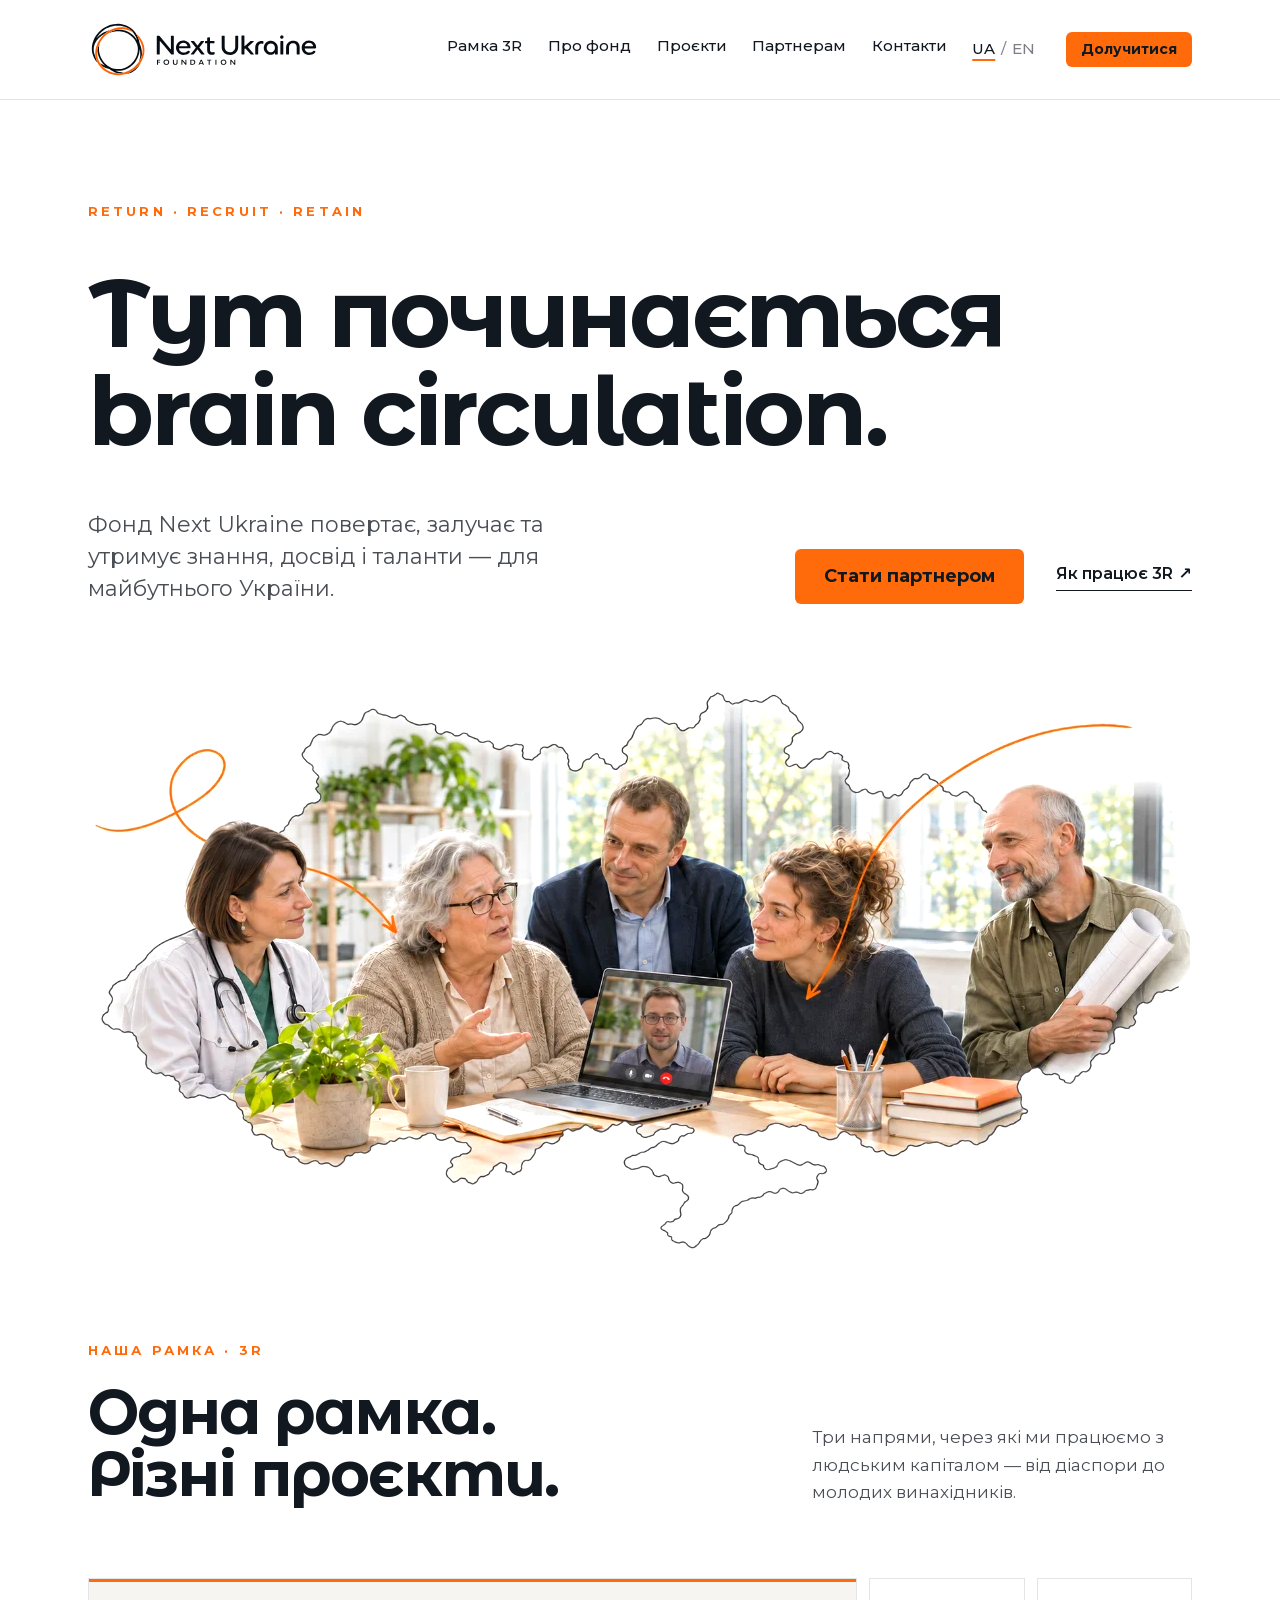
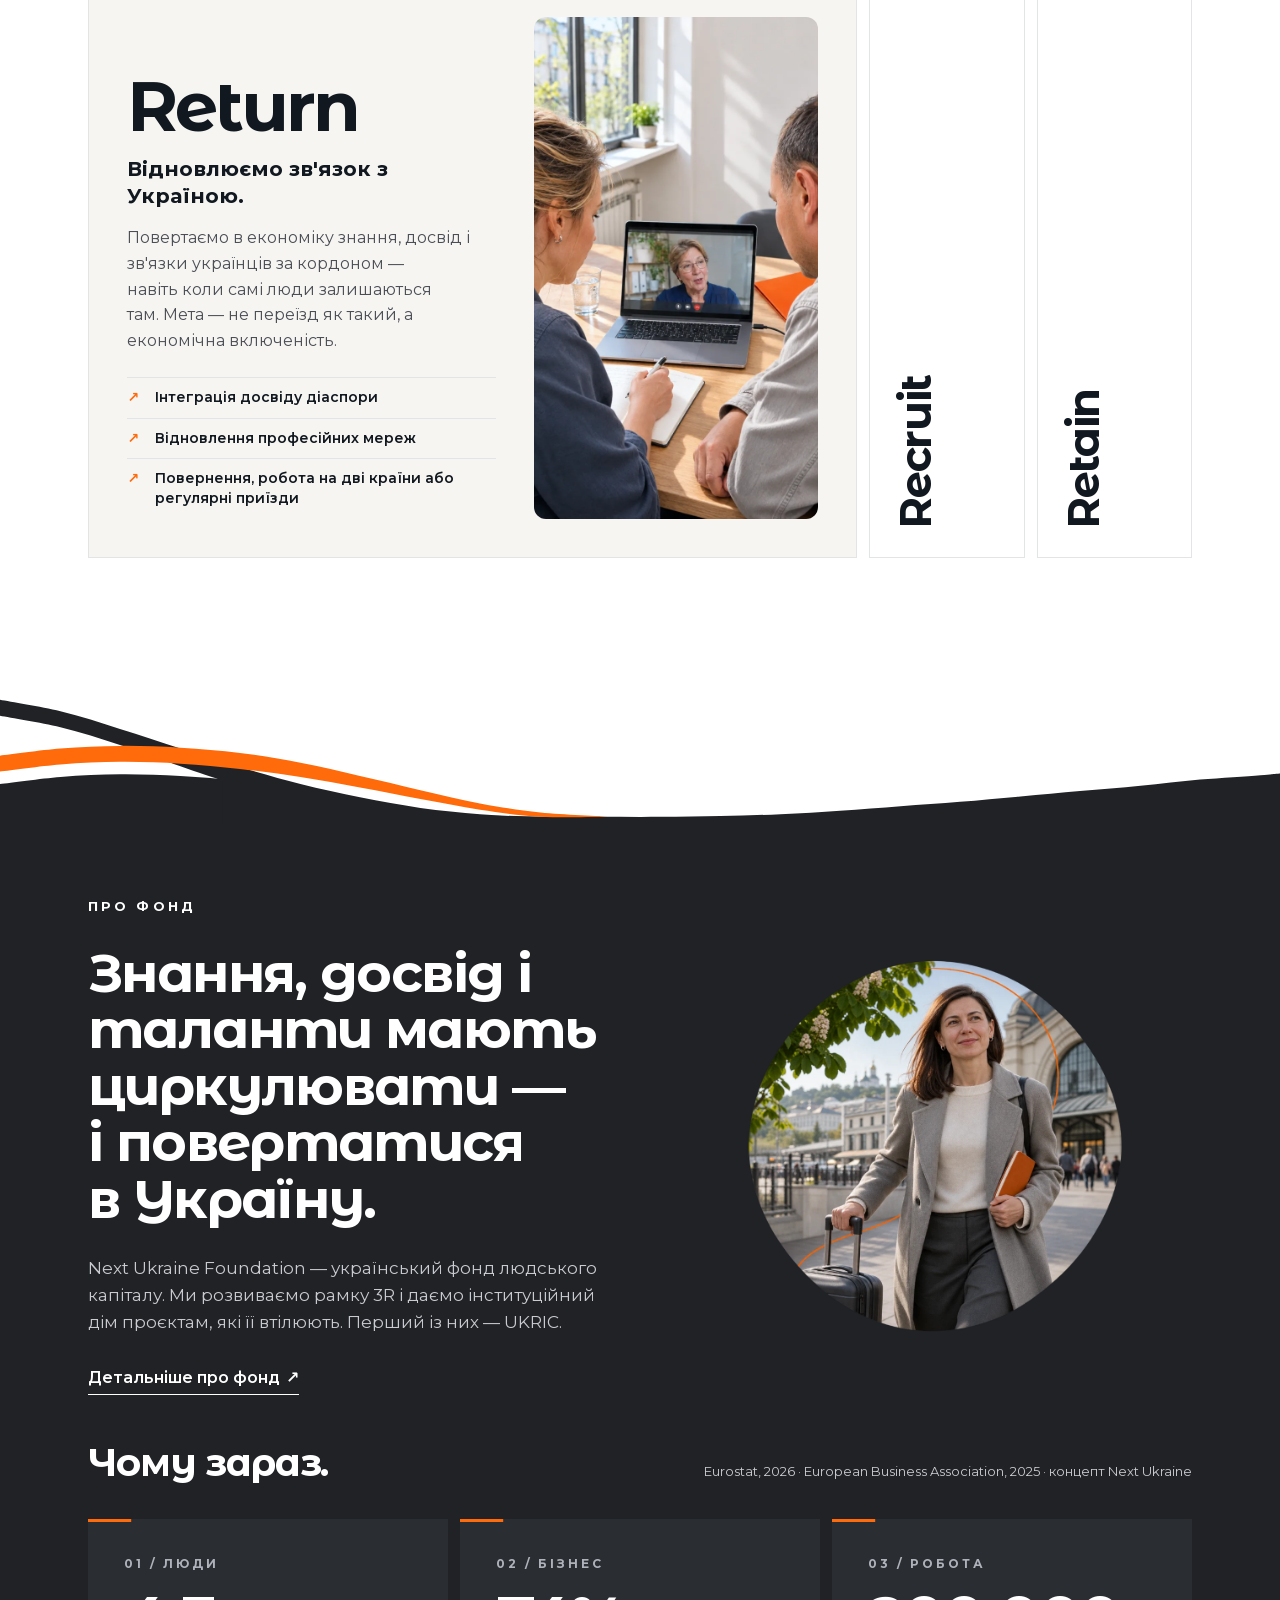
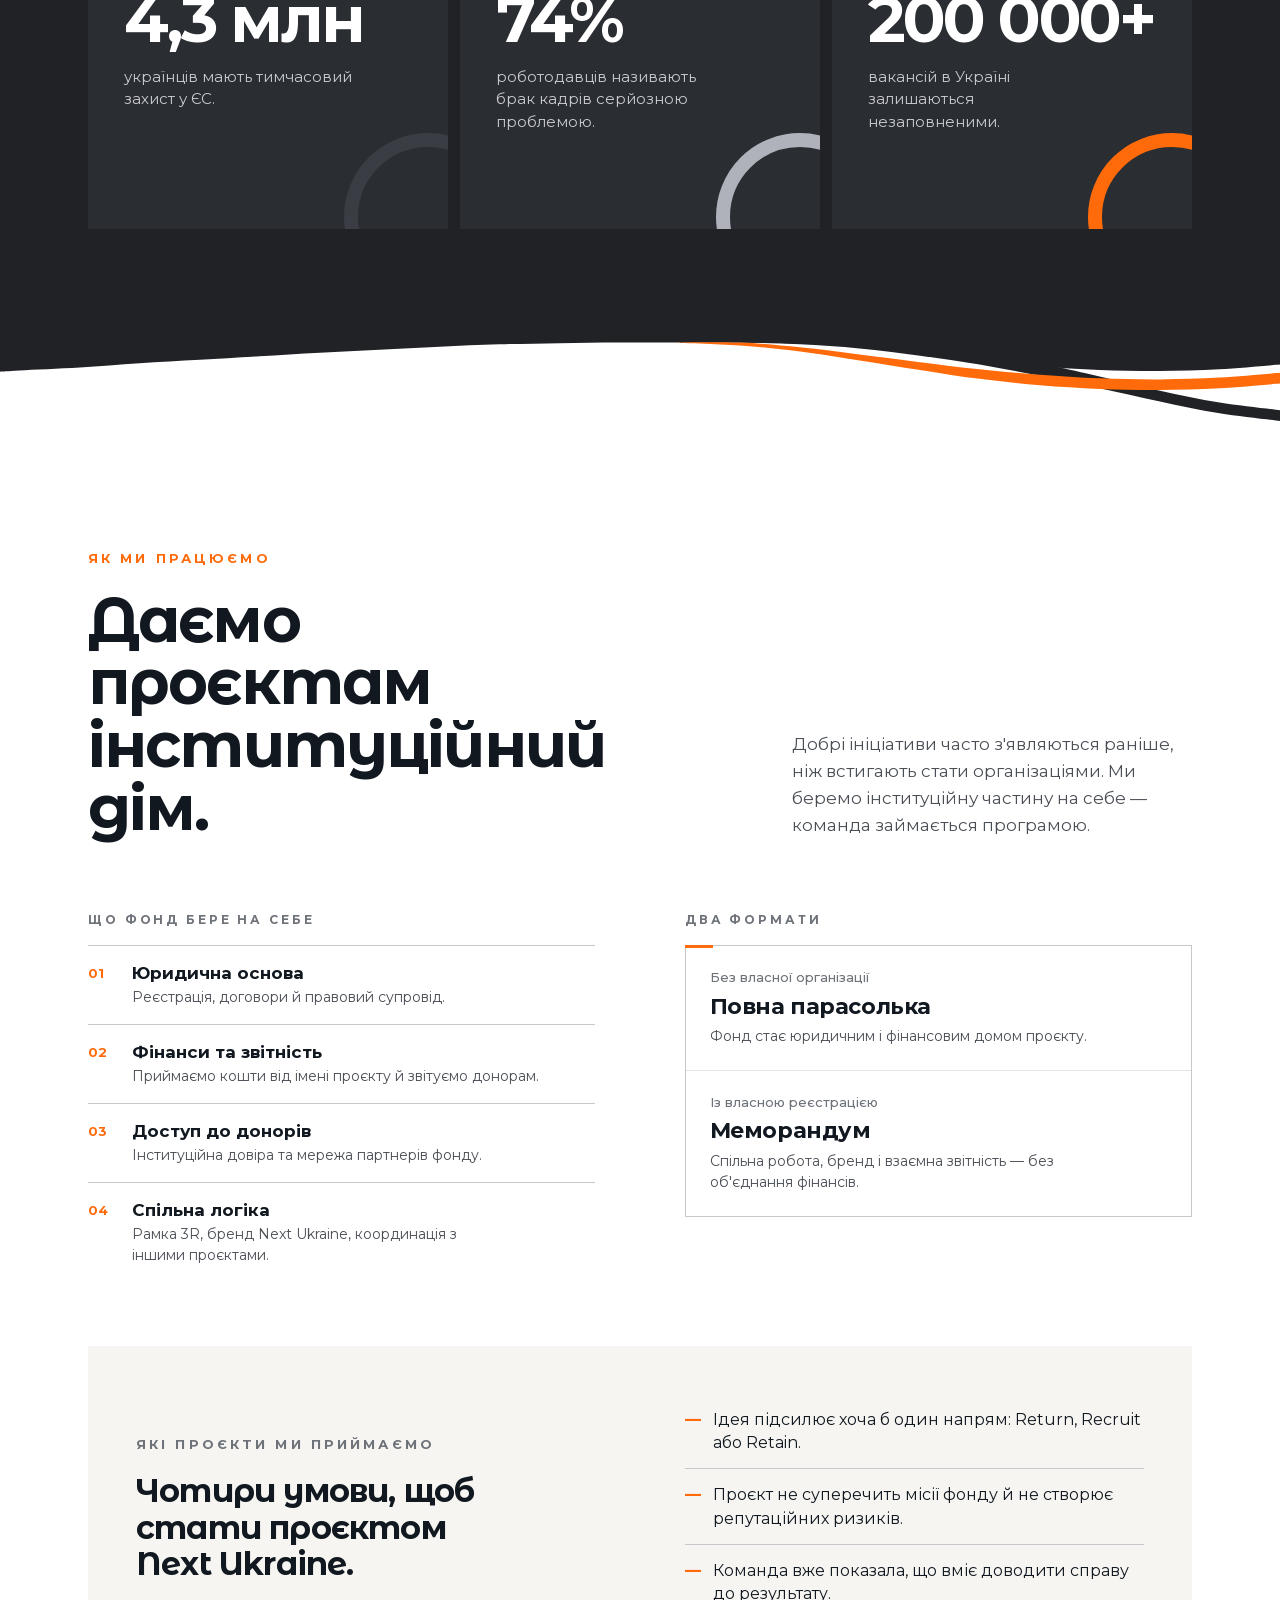
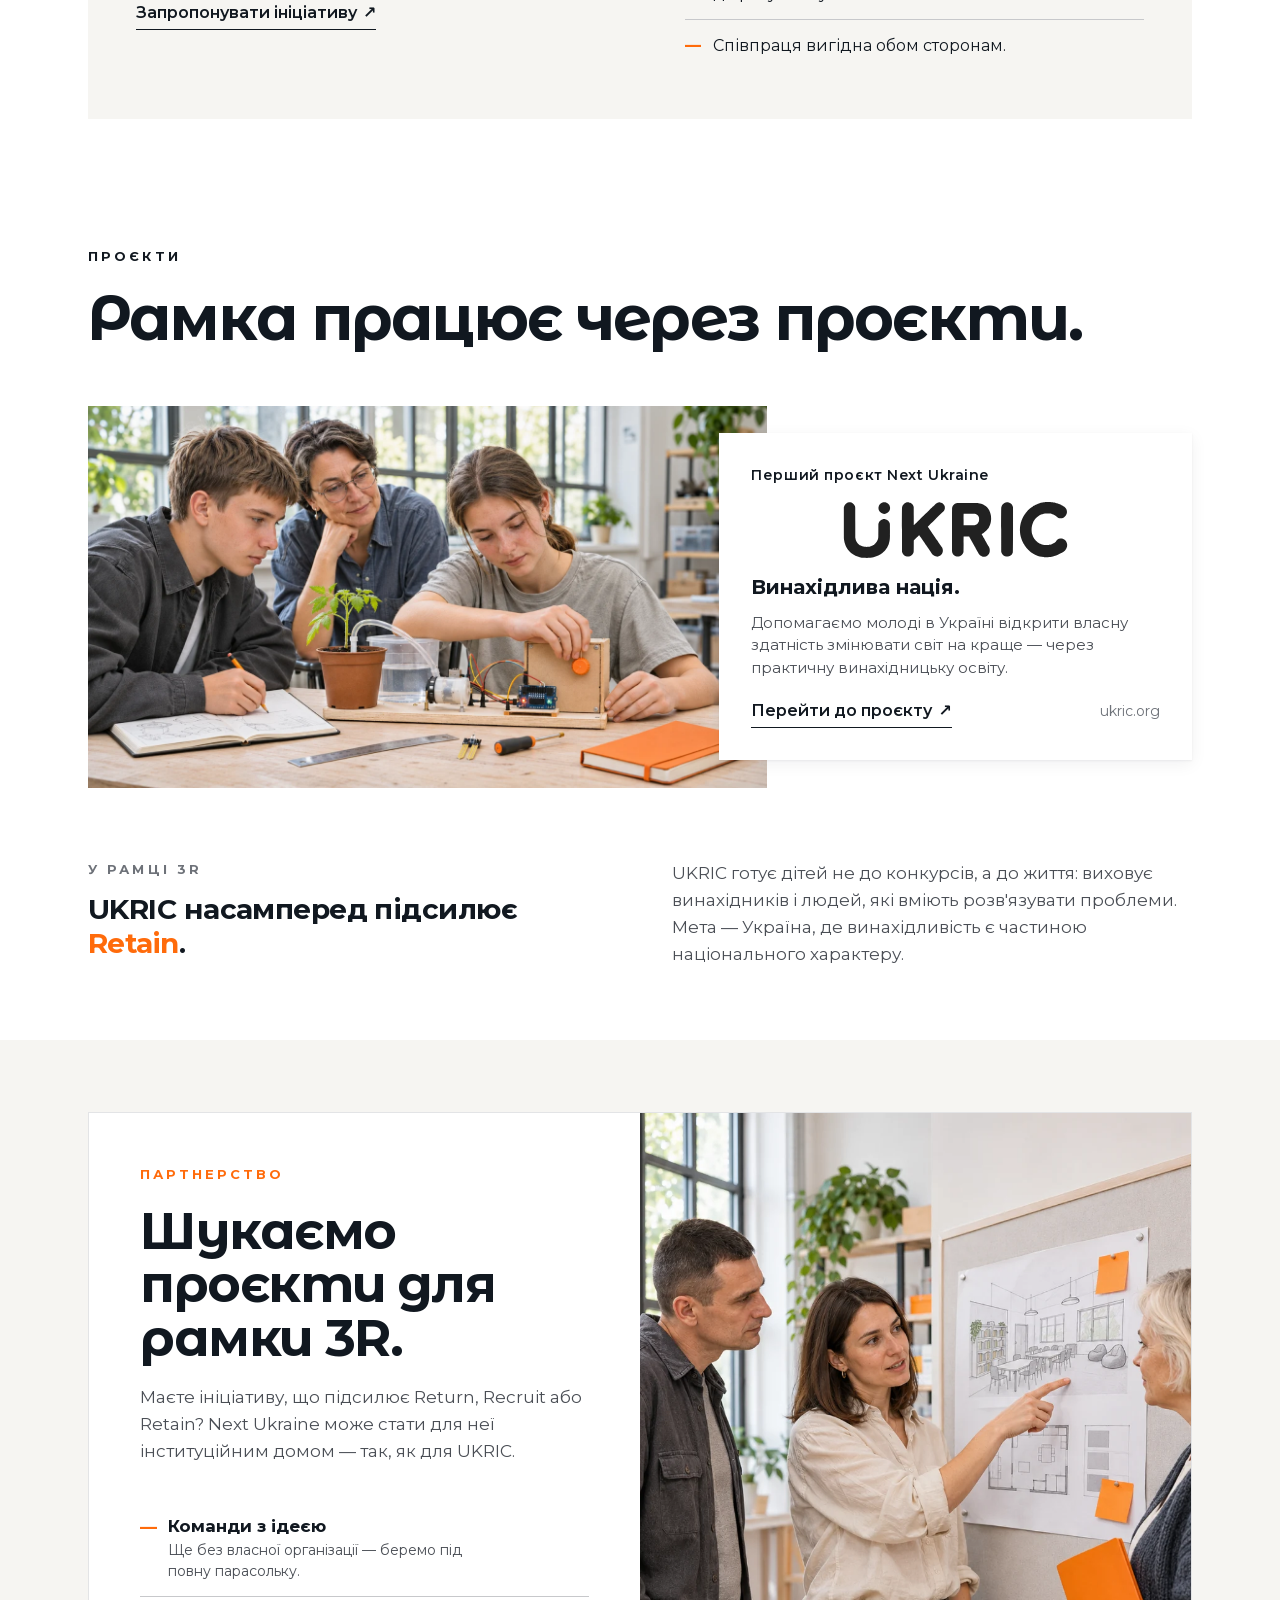
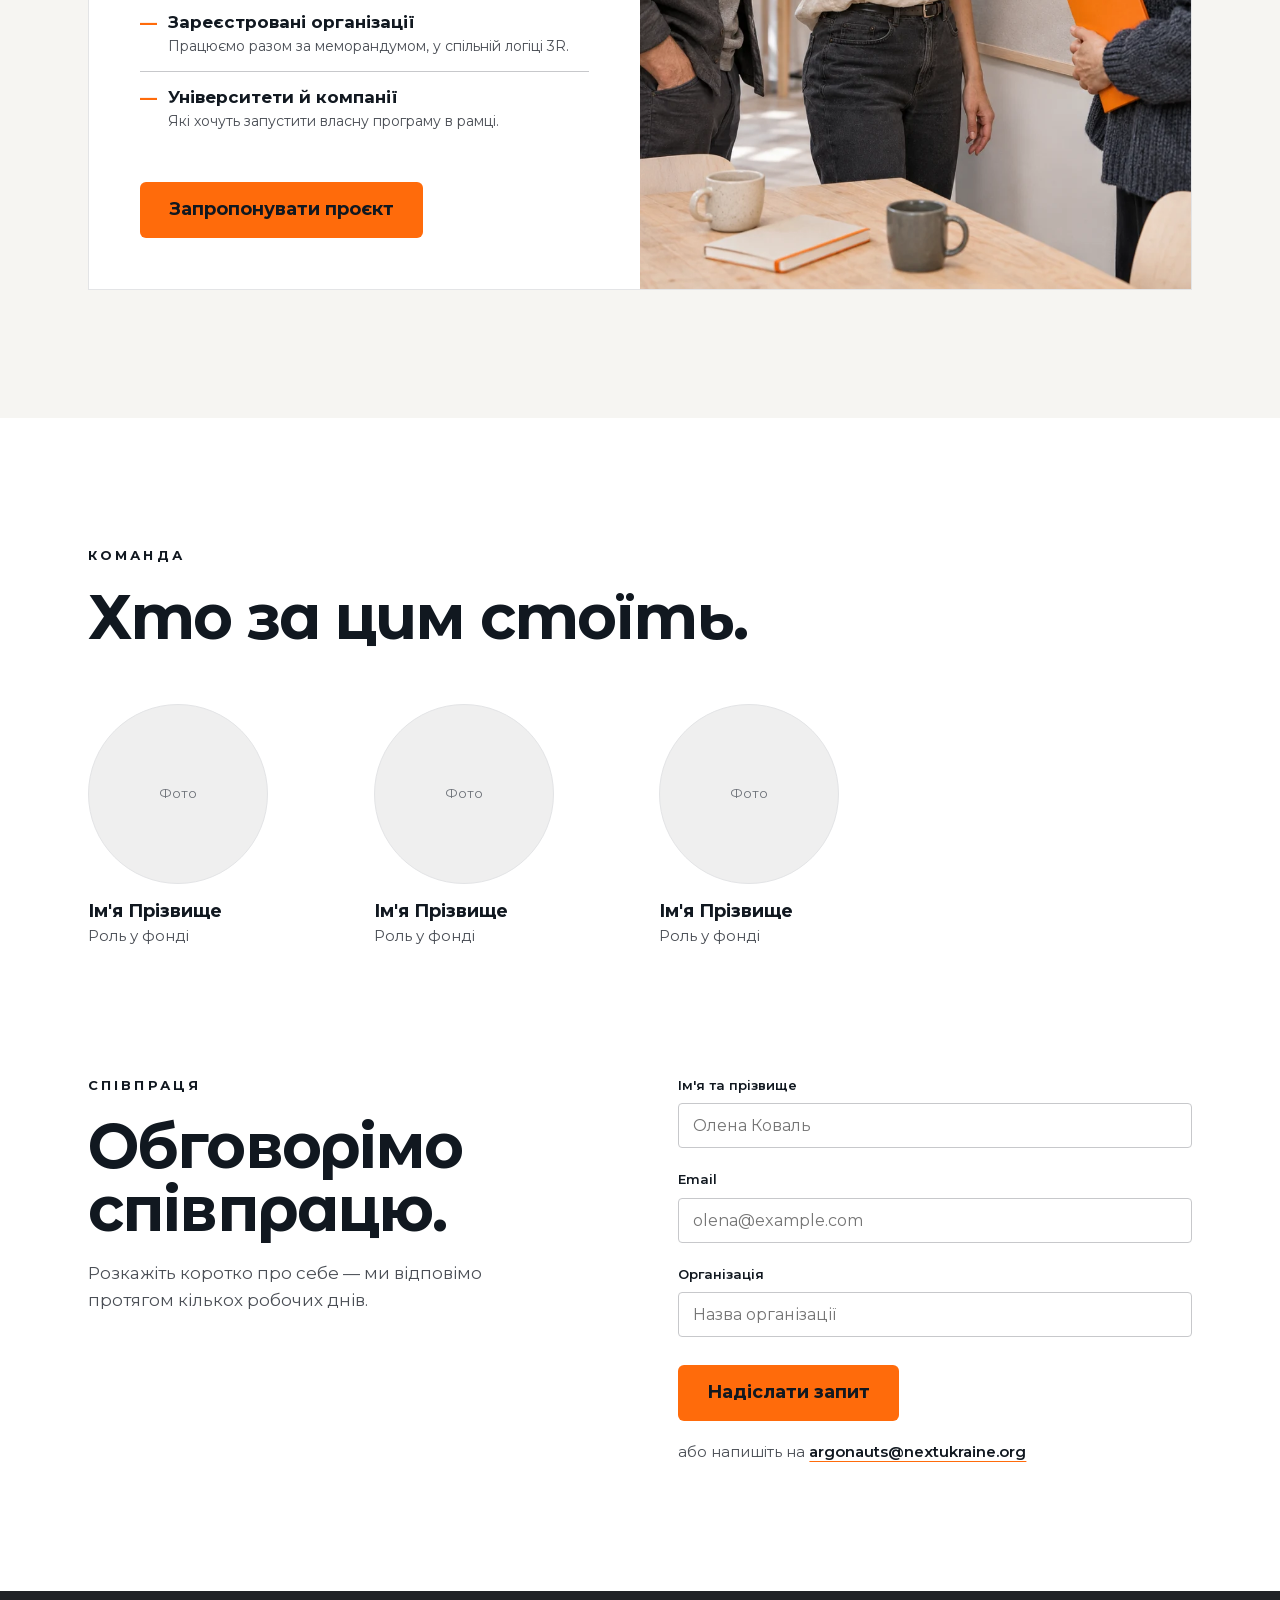
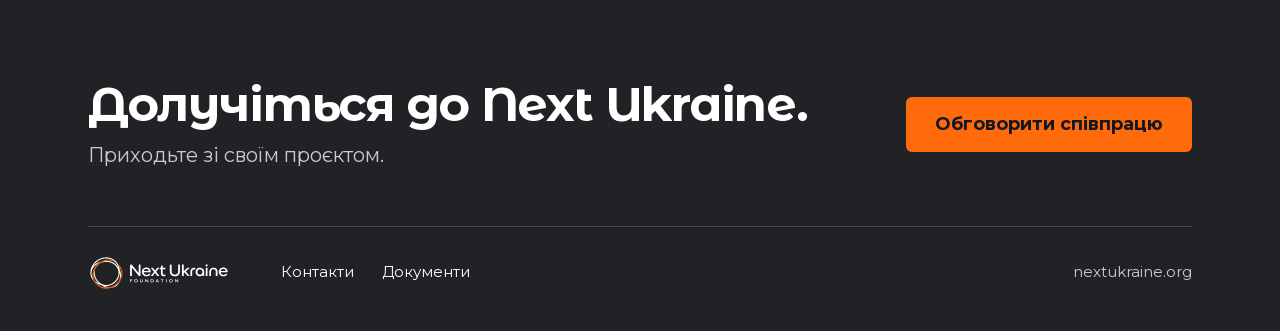
==== site/index.html @ 6f6b57c8 "Fix the grey slab behind the hero illustration on iOS, and version assets Two defects the first depl" ====
<!DOCTYPE html>
<html lang="uk">
<head>
<meta charset="utf-8">
<meta name="viewport" content="width=device-width, initial-scale=1">

<title>Next Ukraine Foundation — тут починається brain circulation</title>
<meta name="description" content="Фонд Next Ukraine повертає, залучає та утримує знання, досвід і таланти — для майбутнього України. Рамка 3R: Return, Recruit, Retain.">
<meta name="theme-color" content="#202226">

<link rel="canonical" href="https://nextukraine.org/">

<meta property="og:type" content="website">
<meta property="og:site_name" content="Next Ukraine Foundation">
<meta property="og:title" content="Тут починається brain circulation">
<meta property="og:description" content="Фонд Next Ukraine повертає, залучає та утримує знання, досвід і таланти — для майбутнього України.">
<meta property="og:url" content="https://nextukraine.org/">
<meta property="og:image" content="https://nextukraine.org/assets/img/og-cover.jpg">
<meta property="og:locale" content="uk_UA">
<meta name="twitter:card" content="summary_large_image">

<link rel="icon" href="assets/img/favicon.svg" type="image/svg+xml">
<link rel="apple-touch-icon" href="assets/img/apple-touch-icon.png">
<link rel="manifest" href="site.webmanifest">

<link rel="preload" as="font" type="font/woff2" href="assets/fonts/montserrat-400-cyrillic.woff2" crossorigin>
<link rel="preload" as="font" type="font/woff2" href="assets/fonts/montserratalternates-700-cyrillic.woff2" crossorigin>

<link rel="stylesheet" href="assets/css/tokens.css?v=DEPLOY_ID">
<link rel="stylesheet" href="assets/css/site.css?v=DEPLOY_ID">

<!-- Marks that scripting is live. Without it the 3R panels cannot be opened,
     so CSS expands all three instead of hiding two thirds of the section. -->
<script>document.documentElement.classList.add('js');</script>

<script type="application/ld+json">
{
  "@context": "https://schema.org",
  "@type": "NGO",
  "name": "Next Ukraine Foundation",
  "url": "https://nextukraine.org/",
  "email": "argonauts@nextukraine.org",
  "inLanguage": "uk",
  "description": "Український фонд людського капіталу. Розвиває рамку 3R — Return, Recruit, Retain — і дає інституційний дім проєктам, які її втілюють.",
  "logo": "https://nextukraine.org/assets/img/logo/next-ukraine-lockup.svg"
}
</script>
</head>

<body>
<a class="skip-link" href="#main">Перейти до змісту</a>

<!--
  ==========================================================================
  TODO перед публічним анонсом:
    · EN-версія — перемикач мови зараз неактивний (див. .lang__opt[disabled])
    · Команда — три картки з заглушками «Ім'я Прізвище»
    · Футер, «Документи» — немає цільової сторінки
    · Форма не надсилає: кнопка показує тост, поруч живий email
  ==========================================================================
-->

<header class="site-header">
  <div class="wrap">
    <div class="site-header__bar">

      <a class="site-header__logo" href="#top" aria-label="Next Ukraine Foundation — на початок">
        <img src="assets/img/logo/next-ukraine-lockup.svg" alt="Next Ukraine Foundation" width="420" height="60">
      </a>

      <nav class="site-nav" aria-label="Основна навігація">
        <a class="site-nav__link" href="#r3">Рамка 3R</a>
        <a class="site-nav__link" href="#about">Про фонд</a>
        <a class="site-nav__link" href="#projects">Проєкти</a>
        <a class="site-nav__link" href="#ways">Партнерам</a>
        <a class="site-nav__link" href="#contact">Контакти</a>
        <span class="lang">
          <button class="lang__opt" type="button" aria-current="true">UA</button>
          <span class="lang__sep" aria-hidden="true">/</span>
          <button class="lang__opt" type="button" disabled title="Англійська версія в підготовці">EN</button>
        </span>
      </nav>

      <div class="site-header__cta">
        <a class="btn btn--primary btn--sm" href="#contact">Долучитися</a>
      </div>

      <button class="nav-toggle" type="button" aria-label="Відкрити меню" aria-expanded="false" aria-controls="mobile-nav">
        <span></span><span></span><span></span>
      </button>

    </div>

    <nav class="mobile-nav" id="mobile-nav" aria-label="Мобільна навігація">
      <a class="mobile-nav__link" href="#r3">Рамка 3R<span aria-hidden="true">↗</span></a>
      <a class="mobile-nav__link" href="#about">Про фонд<span aria-hidden="true">↗</span></a>
      <a class="mobile-nav__link" href="#projects">Проєкти<span aria-hidden="true">↗</span></a>
      <a class="mobile-nav__link" href="#ways">Партнерам<span aria-hidden="true">↗</span></a>
      <a class="mobile-nav__link" href="#contact">Контакти<span aria-hidden="true">↗</span></a>
      <div class="mobile-nav__foot">
        <span class="lang">
          <button class="lang__opt" type="button" aria-current="true">UA</button>
          <span class="lang__sep" aria-hidden="true">/</span>
          <button class="lang__opt" type="button" disabled title="Англійська версія в підготовці">EN</button>
        </span>
        <a class="btn btn--primary" href="#contact">Долучитися</a>
      </div>
    </nav>
  </div>
</header>

<main id="main">

  <!-- 01 · Hero -->
  <section class="hero" id="top">
    <p class="eyebrow eyebrow--accent hero__eyebrow">Return · Recruit · Retain</p>
    <h1 class="hero__title">Тут починається brain circulation.</h1>
    <div class="hero__row">
      <p class="hero__lead">Фонд Next Ukraine повертає, залучає та утримує знання, досвід і таланти — для майбутнього України.</p>
      <div class="hero__actions">
        <a class="btn btn--primary btn--lg" href="#contact">Стати партнером</a>
        <a class="tlink" href="#r3">Як працює 3R<span aria-hidden="true">↗</span></a>
      </div>
    </div>
  </section>

  <div class="hero-art">
    <div class="hero-art__inner" data-parallax>
      <img class="hero-art__img"
           src="assets/img/illo/illo-map3-1100.webp"
           srcset="assets/img/illo/illo-map3-720.webp 720w, assets/img/illo/illo-map3-1100.webp 1100w, assets/img/illo/illo-map3-1672.webp 1672w"
           sizes="(max-width: 1196px) 92vw, 1100px"
           width="1672" height="941" fetchpriority="high" decoding="async"
           alt="Ілюстрація: лікарка, викладачка, науковець, дослідниця та архітектор разом із колегою на відеозв'язку обговорюють спільну справу на тлі мапи України">
    </div>
  </div>

  <!-- 02 · Рамка 3R -->
  <section class="r3" id="r3" aria-labelledby="r3-title">
    <div class="r3__inner">

      <div class="sec-head">
        <div class="sec-head__left">
          <p class="eyebrow eyebrow--accent">Наша рамка · 3R</p>
          <h2 class="h-section r3__title" id="r3-title">Одна рамка.<br>Різні проєкти.</h2>
        </div>
        <p class="sec-head__lead r3__lead">Три напрями, через які ми працюємо з людським капіталом — від діаспори до молодих винахідників.</p>
      </div>

      <div class="r3__strip" data-r3>

        <button class="r3-panel is-open" type="button" data-r3-panel aria-expanded="true">
          <span class="r3-panel__bar" aria-hidden="true"></span>
          <span class="r3-panel__closed" aria-hidden="true">
            <span class="r3-panel__vtitle">Return</span>
          </span>
          <span class="r3-panel__open">
            <span class="r3-panel__body">
              <span class="r3-panel__stack">
                <span class="r3-panel__name">Return</span>
                <span class="r3-panel__claim">Відновлюємо зв'язок з Україною.</span>
                <span class="r3-panel__text">Повертаємо в економіку знання, досвід і зв'язки українців за кордоном — навіть коли самі люди залишаються там. Мета — не переїзд як такий, а економічна включеність.</span>
                <span class="r3-panel__points">
                  <span><span aria-hidden="true">↗</span><span>Інтеграція досвіду діаспори</span></span>
                  <span><span aria-hidden="true">↗</span><span>Відновлення професійних мереж</span></span>
                  <span><span aria-hidden="true">↗</span><span>Повернення, робота на дві країни або регулярні приїзди</span></span>
                </span>
              </span>
            </span>
            <span class="r3-panel__art" style="background-image:url(assets/img/illo/return-call-sun-eq.webp);background-position:50% 50%"></span>
          </span>
        </button>

        <button class="r3-panel" type="button" data-r3-panel aria-expanded="false">
          <span class="r3-panel__bar" aria-hidden="true"></span>
          <span class="r3-panel__closed" aria-hidden="true">
            <span class="r3-panel__vtitle">Recruit</span>
          </span>
          <span class="r3-panel__open">
            <span class="r3-panel__body">
              <span class="r3-panel__stack">
                <span class="r3-panel__name">Recruit</span>
                <span class="r3-panel__claim">Залучаємо потрібні компетенції.</span>
                <span class="r3-panel__text">Залучаємо фахівців без попереднього зв'язку з Україною там, де ринок праці поки не може дати потрібних компетенцій сам. Це точкове підсилення, а не механічне збільшення кількості людей.</span>
                <span class="r3-panel__points">
                  <span><span aria-hidden="true">↗</span><span>Визначаємо дефіцити компетенцій у стратегічних секторах</span></span>
                  <span><span aria-hidden="true">↗</span><span>Створюємо умови, що приваблюють їх носіїв</span></span>
                  <span><span aria-hidden="true">↗</span><span>Інтегруємо через роботодавців із реальним попитом</span></span>
                </span>
              </span>
            </span>
            <span class="r3-panel__art" style="background-image:url(assets/img/illo/recruit-walk-eq.webp);background-position:50% 30%"></span>
          </span>
        </button>

        <button class="r3-panel" type="button" data-r3-panel aria-expanded="false">
          <span class="r3-panel__bar" aria-hidden="true"></span>
          <span class="r3-panel__closed" aria-hidden="true">
            <span class="r3-panel__vtitle">Retain</span>
          </span>
          <span class="r3-panel__open">
            <span class="r3-panel__body">
              <span class="r3-panel__stack">
                <span class="r3-panel__name">Retain</span>
                <span class="r3-panel__claim">Створюємо умови для реалізації.</span>
                <span class="r3-panel__text">Центральний елемент рамки: середовище, де знання застосовуються, обростають зв'язками і накопичуються з часом. Зменшуємо brain waste — коли люди працюють нижче своєї кваліфікації.</span>
                <span class="r3-panel__points">
                  <span><span aria-hidden="true">↗</span><span>Перекваліфікація під конкретний запит роботодавця чи проєкту</span></span>
                  <span><span aria-hidden="true">↗</span><span>Менторство діаспори та зовнішніх експертів</span></span>
                  <span><span aria-hidden="true">↗</span><span>Професійна реалізація разом з якістю життя</span></span>
                </span>
              </span>
            </span>
            <span class="r3-panel__art" style="background-image:url(assets/img/illo/retain-studio-eq.webp);background-position:50% 30%"></span>
          </span>
        </button>

      </div>
    </div>
  </section>

  <!-- 03 · Про фонд -->
  <section class="about" id="about" aria-labelledby="about-title">
    <svg class="about__wave about__wave--top" aria-hidden="true" viewBox="0 0 1440 140" preserveAspectRatio="none">
      <path d="M0,0 H1440 V85 C1436,85.3 1433,85.8 1418,87 C1403,88.2 1373,90.0 1350,92 C1328,94.0 1306,96.8 1283,99 C1261,101.2 1238,103.0 1215,105 C1193,107.0 1171,109.0 1148,111 C1126,113.0 1103,115.2 1080,117 C1058,118.8 1036,120.3 1013,122 C991,123.7 968,125.5 945,127 C923,128.5 901,130.0 878,131 C856,132.0 833,132.5 810,133 C788,133.5 766,133.8 743,134 C721,134.2 698,134.0 675,134 C653,134.0 631,134.3 608,134 C586,133.7 563,133.2 540,132 C518,130.8 496,129.3 473,127 C451,124.7 428,121.5 405,118 C383,114.5 361,110.0 338,106 C316,102.0 293,97.0 270,94 C248,91.0 226,89.3 203,88 C181,86.7 158,85.8 135,86 C113,86.2 91,87.2 68,89 C46,90.8 11,95.7 0,97 Z" fill="#fff"></path>
      <path d="M0,2 C11,4.2 46,9.5 68,15 C91,20.5 113,28.0 135,35 C158,42.0 181,49.8 203,57 C226,64.2 248,71.3 270,78 C293,84.7 316,91.3 338,97 C361,102.7 383,107.5 405,112 C428,116.5 451,120.8 473,124 C496,127.2 518,129.3 540,131 C563,132.7 586,133.5 608,134 C631,134.5 664,134.0 675,134 L675,140 L250,140 L250,93 C242,90.3 222,83.7 203,77 C184,70.3 158,60.3 135,53 C113,45.7 91,38.5 68,33 C46,27.5 11,22.2 0,20 Z" fill="#202226"></path>
      <path d="M0,65 C11,63.7 46,58.8 68,57 C91,55.2 113,54.2 135,54 C158,53.8 181,54.7 203,56 C226,57.3 248,59.2 270,62 C293,64.8 316,68.7 338,73 C361,77.3 383,82.8 405,88 C428,93.2 451,98.8 473,104 C496,109.2 518,114.8 540,119 C563,123.2 583,126.5 608,129 C633,131.5 676,133.2 690,134 L690,134 C676,134.0 633,135.3 608,134 C583,132.7 563,129.3 540,126 C518,122.7 496,118.2 473,114 C451,109.8 428,105.2 405,101 C383,96.8 361,92.5 338,89 C316,85.5 293,82.5 270,80 C248,77.5 226,75.3 203,74 C181,72.7 158,71.8 135,72 C113,72.2 91,73.2 68,75 C46,76.8 11,81.7 0,83 Z" fill="#FF6B0B"></path>
    </svg>

    <div class="about__inner">
      <div class="about__copy">
        <p class="eyebrow eyebrow--on-dark">Про фонд</p>
        <h2 class="about__claim" id="about-title">Знання, досвід і таланти мають циркулювати — і повертатися в Україну.</h2>
        <p class="about__text">Next Ukraine Foundation — український фонд людського капіталу. Ми розвиваємо рамку 3R і даємо інституційний дім проєктам, які її втілюють. Перший із них — UKRIC.</p>
        <div><a class="tlink tlink--on-dark" href="#host">Детальніше про фонд<span aria-hidden="true">↗</span></a></div>
      </div>

      <div class="about__art">
        <img src="assets/img/illo/about-return-900.webp" width="900" height="900" loading="lazy" decoding="async"
             alt="Ілюстрація: фахівчиня з валізою та записником повертається до Києва">
      </div>

      <div class="about__why">
        <div class="why">
          <div class="why__head">
            <h3 class="why__title">Чому зараз.</h3>
            <span class="why__source">Eurostat, 2026 · European Business Association, 2025 · концепт Next Ukraine</span>
          </div>
          <div class="why__grid">
            <article class="why-card">
              <span class="why-card__bar" aria-hidden="true"></span>
              <span class="why-card__ring" aria-hidden="true"></span>
              <span class="why-card__label">01 / Люди</span>
              <span class="why-card__figure">4,3 млн</span>
              <span class="why-card__note">українців мають тимчасовий захист у ЄС.</span>
            </article>
            <article class="why-card">
              <span class="why-card__bar" aria-hidden="true"></span>
              <span class="why-card__ring" aria-hidden="true"></span>
              <span class="why-card__label">02 / Бізнес</span>
              <span class="why-card__figure">74%</span>
              <span class="why-card__note">роботодавців називають брак кадрів серйозною проблемою.</span>
            </article>
            <article class="why-card">
              <span class="why-card__bar" aria-hidden="true"></span>
              <span class="why-card__ring" aria-hidden="true"></span>
              <span class="why-card__label">03 / Робота</span>
              <span class="why-card__figure">200 000+</span>
              <span class="why-card__note">вакансій в Україні залишаються незаповненими.</span>
            </article>
          </div>
        </div>
      </div>
    </div>

    <svg class="about__wave about__wave--bottom" aria-hidden="true" viewBox="0 0 1440 140" preserveAspectRatio="none">
      <path d="M0,0 H1440 V85 C1436,85.3 1433,85.8 1418,87 C1403,88.2 1373,90.0 1350,92 C1328,94.0 1306,96.8 1283,99 C1261,101.2 1238,103.0 1215,105 C1193,107.0 1171,109.0 1148,111 C1126,113.0 1103,115.2 1080,117 C1058,118.8 1036,120.3 1013,122 C991,123.7 968,125.5 945,127 C923,128.5 901,130.0 878,131 C856,132.0 833,132.5 810,133 C788,133.5 766,133.8 743,134 C721,134.2 698,134.0 675,134 C653,134.0 631,134.3 608,134 C586,133.7 563,133.2 540,132 C518,130.8 496,129.3 473,127 C451,124.7 428,121.5 405,118 C383,114.5 361,110.0 338,106 C316,102.0 293,97.0 270,94 C248,91.0 226,89.3 203,88 C181,86.7 158,85.8 135,86 C113,86.2 91,87.2 68,89 C46,90.8 11,95.7 0,97 Z" fill="#fff"></path>
      <path d="M0,2 C11,4.2 46,9.5 68,15 C91,20.5 113,28.0 135,35 C158,42.0 181,49.8 203,57 C226,64.2 248,71.3 270,78 C293,84.7 316,91.3 338,97 C361,102.7 383,107.5 405,112 C428,116.5 451,120.8 473,124 C496,127.2 518,129.3 540,131 C563,132.7 586,133.5 608,134 C631,134.5 664,134.0 675,134 L675,140 L250,140 L250,93 C242,90.3 222,83.7 203,77 C184,70.3 158,60.3 135,53 C113,45.7 91,38.5 68,33 C46,27.5 11,22.2 0,20 Z" fill="#202226"></path>
      <path d="M0,65 C11,63.7 46,58.8 68,57 C91,55.2 113,54.2 135,54 C158,53.8 181,54.7 203,56 C226,57.3 248,59.2 270,62 C293,64.8 316,68.7 338,73 C361,77.3 383,82.8 405,88 C428,93.2 451,98.8 473,104 C496,109.2 518,114.8 540,119 C563,123.2 583,126.5 608,129 C633,131.5 676,133.2 690,134 L690,134 C676,134.0 633,135.3 608,134 C583,132.7 563,129.3 540,126 C518,122.7 496,118.2 473,114 C451,109.8 428,105.2 405,101 C383,96.8 361,92.5 338,89 C316,85.5 293,82.5 270,80 C248,77.5 226,75.3 203,74 C181,72.7 158,71.8 135,72 C113,72.2 91,73.2 68,75 C46,76.8 11,81.7 0,83 Z" fill="#FF6B0B"></path>
    </svg>
  </section>

  <!-- 04 · Парасолька -->
  <section class="host" id="host" aria-labelledby="host-title">
    <div class="host__inner">

      <div class="sec-head">
        <div class="sec-head__left">
          <p class="eyebrow eyebrow--accent">Як ми працюємо</p>
          <h2 class="h-section" id="host-title">Даємо проєктам інституційний дім.</h2>
        </div>
        <p class="sec-head__lead">Добрі ініціативи часто з'являються раніше, ніж встигають стати організаціями. Ми беремо інституційну частину на себе — команда займається програмою.</p>
      </div>

      <div class="host__cols">
        <div class="host__col">
          <span class="host__colhead">Що фонд бере на себе</span>

          <div class="host-item">
            <span class="host-item__num">01</span>
            <span class="host-item__body">
              <span class="host-item__title">Юридична основа</span>
              <span class="host-item__text">Реєстрація, договори й правовий супровід.</span>
            </span>
          </div>
          <div class="host-item">
            <span class="host-item__num">02</span>
            <span class="host-item__body">
              <span class="host-item__title">Фінанси та звітність</span>
              <span class="host-item__text">Приймаємо кошти від імені проєкту й звітуємо донорам.</span>
            </span>
          </div>
          <div class="host-item">
            <span class="host-item__num">03</span>
            <span class="host-item__body">
              <span class="host-item__title">Доступ до донорів</span>
              <span class="host-item__text">Інституційна довіра та мережа партнерів фонду.</span>
            </span>
          </div>
          <div class="host-item">
            <span class="host-item__num">04</span>
            <span class="host-item__body">
              <span class="host-item__title">Спільна логіка</span>
              <span class="host-item__text">Рамка 3R, бренд Next Ukraine, координація з іншими проєктами.</span>
            </span>
          </div>
        </div>

        <div class="host__col">
          <span class="host__colhead">Два формати</span>
          <div class="host-modes">
            <span class="host-modes__tab" aria-hidden="true"></span>
            <div class="host-mode">
              <span class="host-mode__kicker">Без власної організації</span>
              <span class="host-mode__title">Повна парасолька</span>
              <span class="host-mode__text">Фонд стає юридичним і фінансовим домом проєкту.</span>
            </div>
            <div class="host-mode">
              <span class="host-mode__kicker">Із власною реєстрацією</span>
              <span class="host-mode__title">Меморандум</span>
              <span class="host-mode__text">Спільна робота, бренд і взаємна звітність — без об'єднання фінансів.</span>
            </div>
          </div>
        </div>
      </div>

      <div class="host-criteria">
        <div class="host-criteria__left">
          <span class="eyebrow eyebrow--muted">Які проєкти ми приймаємо</span>
          <span class="host-criteria__title">Чотири умови, щоб стати проєктом Next Ukraine.</span>
          <a class="tlink" href="#contact">Запропонувати ініціативу<span aria-hidden="true">↗</span></a>
        </div>
        <ul class="dash-list">
          <li><span class="dash-list__mark" aria-hidden="true">—</span><span>Ідея підсилює хоча б один напрям: Return, Recruit або Retain.</span></li>
          <li><span class="dash-list__mark" aria-hidden="true">—</span><span>Проєкт не суперечить місії фонду й не створює репутаційних ризиків.</span></li>
          <li><span class="dash-list__mark" aria-hidden="true">—</span><span>Команда вже показала, що вміє доводити справу до результату.</span></li>
          <li><span class="dash-list__mark" aria-hidden="true">—</span><span>Співпраця вигідна обом сторонам.</span></li>
        </ul>
      </div>

    </div>
  </section>

  <!-- 05 · Проєкти -->
  <section class="projects" id="projects" aria-labelledby="projects-title">
    <div class="projects__head">
      <p class="eyebrow">Проєкти</p>
      <h2 class="h-section" id="projects-title">Рамка працює через проєкти.</h2>
    </div>

    <a class="pcard" href="https://ukric.org" target="_blank" rel="noopener">
      <span class="pcard__media">
        <img src="assets/img/illo/ukric-prototype2-1400.webp" alt="" width="1400" height="788" loading="lazy" decoding="async">
      </span>
      <span class="pcard__body">
        <span class="pcard__kicker">Перший проєкт Next Ukraine</span>
        <img class="pcard__logo" src="assets/img/logo/ukric-wordmark.svg" alt="UKRIC" width="200" height="56" loading="lazy">
        <span class="pcard__subtitle">Винахідлива нація.</span>
        <span class="pcard__text">Допомагаємо молоді в Україні відкрити власну здатність змінювати світ на краще — через практичну винахідницьку освіту.</span>
        <span class="pcard__foot">
          <span class="tlink">Перейти до проєкту<span aria-hidden="true">↗</span></span>
          <span class="pcard__domain">ukric.org</span>
        </span>
      </span>
    </a>

    <div class="projects__note">
      <div class="projects__note-left">
        <span class="eyebrow eyebrow--muted">У рамці 3R</span>
        <span class="projects__note-claim">UKRIC насамперед підсилює <em>Retain</em>.</span>
      </div>
      <p class="projects__note-text">UKRIC готує дітей не до конкурсів, а до життя: виховує винахідників і людей, які вміють розв'язувати проблеми. Мета — Україна, де винахідливість є частиною національного характеру.</p>
    </div>
  </section>

  <!-- 06 · Партнерство -->
  <section class="ways" id="ways" aria-labelledby="ways-title">
    <div class="ways__inner">
      <div class="ways__card">
        <div class="ways__copy">
          <div class="ways__head">
            <p class="eyebrow eyebrow--accent">Партнерство</p>
            <h2 class="ways__title" id="ways-title">Шукаємо проєкти для рамки 3R.</h2>
            <p class="ways__text">Маєте ініціативу, що підсилює Return, Recruit або Retain? Next Ukraine може стати для неї інституційним домом — так, як для UKRIC.</p>
          </div>
          <ul class="ways__list">
            <li>
              <span class="dash-list__mark" aria-hidden="true">—</span>
              <span class="ways__li-body">
                <span class="ways__li-title">Команди з ідеєю</span>
                <span class="ways__li-text">Ще без власної організації — беремо під повну парасольку.</span>
              </span>
            </li>
            <li>
              <span class="dash-list__mark" aria-hidden="true">—</span>
              <span class="ways__li-body">
                <span class="ways__li-title">Зареєстровані організації</span>
                <span class="ways__li-text">Працюємо разом за меморандумом, у спільній логіці 3R.</span>
              </span>
            </li>
            <li>
              <span class="dash-list__mark" aria-hidden="true">—</span>
              <span class="ways__li-body">
                <span class="ways__li-title">Університети й компанії</span>
                <span class="ways__li-text">Які хочуть запустити власну програму в рамці.</span>
              </span>
            </li>
          </ul>
          <div><a class="btn btn--primary btn--lg" href="#contact">Запропонувати проєкт</a></div>
        </div>
        <div class="ways__art">
          <img src="assets/img/illo/ways-plan-1000.webp" width="1000" height="1250" loading="lazy" decoding="async"
               alt="Ілюстрація: команда обговорює план простору для громади біля дошки">
        </div>
      </div>
    </div>
  </section>

  <!-- 07 · Команда -->
  <section class="team" id="team" aria-labelledby="team-title">
    <div class="team__head">
      <p class="eyebrow">Команда</p>
      <h2 class="h-section" id="team-title">Хто за цим стоїть.</h2>
    </div>
    <div class="team__grid">
      <div class="team__member">
        <div class="team__photo">Фото</div>
        <div>
          <div class="team__name">Ім'я Прізвище</div>
          <div class="team__role">Роль у фонді</div>
        </div>
      </div>
      <div class="team__member">
        <div class="team__photo">Фото</div>
        <div>
          <div class="team__name">Ім'я Прізвище</div>
          <div class="team__role">Роль у фонді</div>
        </div>
      </div>
      <div class="team__member">
        <div class="team__photo">Фото</div>
        <div>
          <div class="team__name">Ім'я Прізвище</div>
          <div class="team__role">Роль у фонді</div>
        </div>
      </div>
    </div>
  </section>

  <!-- 08 · Контакт -->
  <section class="contact" id="contact" aria-labelledby="contact-title">
    <div class="contact__copy">
      <p class="eyebrow">Співпраця</p>
      <h2 class="h-section" id="contact-title">Обговорімо співпрацю.</h2>
      <p class="contact__text">Розкажіть коротко про себе — ми відповімо протягом кількох робочих днів.</p>
    </div>

    <form class="contact__form" data-contact-form novalidate>
      <label class="field">Ім'я та прізвище
        <input type="text" name="name" placeholder="Олена Коваль" autocomplete="name">
      </label>
      <label class="field">Email
        <input type="email" name="email" placeholder="olena@example.com" autocomplete="email">
      </label>
      <label class="field">Організація
        <input type="text" name="org" placeholder="Назва організації" autocomplete="organization">
      </label>
      <div class="contact__submit">
        <button class="btn btn--primary btn--lg" type="submit">Надіслати запит</button>
        <span class="contact__mail">або напишіть на <a href="mailto:argonauts@nextukraine.org">argonauts@nextukraine.org</a></span>
      </div>
    </form>
  </section>

</main>

<footer class="site-footer">
  <div class="site-footer__inner">
    <div class="site-footer__cta">
      <div class="site-footer__claim">
        <span class="site-footer__title">Долучіться до Next Ukraine.</span>
        <span class="site-footer__sub">Приходьте зі своїм проєктом.</span>
      </div>
      <a class="btn btn--primary btn--lg" href="#contact">Обговорити співпрацю</a>
    </div>
    <div class="site-footer__meta">
      <img src="assets/img/logo/next-ukraine-lockup-white.svg" alt="Next Ukraine Foundation" width="252" height="36" loading="lazy">
      <div class="site-footer__links">
        <a href="#contact">Контакти</a>
        <!-- TODO: сторінка документів -->
        <a href="mailto:argonauts@nextukraine.org">Документи</a>
      </div>
      <span class="site-footer__domain">nextukraine.org</span>
    </div>
  </div>
</footer>

<div class="toast-slot" id="toast-slot" aria-live="polite"></div>

<script src="assets/js/site.js?v=DEPLOY_ID" defer></script>
</body>
</html>
---- site/assets/css/tokens.css ----
/* ==========================================================================
   Next Ukraine Foundation — design tokens
   Mirrored verbatim from the Claude Design system
   "next-ukraine-design-system-43f7c738" (Next Ukraine Site v4).
   Edit brand values here; never hard-code a colour in site.css.
   ========================================================================== */

@import url("../fonts/fonts.css");

/* --- colours ------------------------------------------------------------ */
:root {
  /* Brand base — sampled from logo master + website concept */
  --nu-orange: #FF6B0B;
  --nu-orange-600: #E85D00;
  --nu-orange-700: #C94F00;
  --nu-orange-100: #FFE6D5;
  --nu-ink: #111820;           /* logo ink: blue-black */
  --nu-graphite: #202226;      /* dark surfaces: hero, footer, notebook */
  --nu-graphite-800: #2A2D32;
  --nu-graphite-700: #3A3D43;
  --nu-steel: #AFB2BA;         /* grey ribbon in arcs motif */
  --nu-grey-500: #A4A4A4;
  --nu-grey-400: #C7C8CB;
  --nu-grey-200: #E3E4E6;      /* hairline rules */
  --nu-grey-100: #EFEFEF;
  --nu-paper: #F6F5F2;         /* stationery stock */
  --nu-white: #FFFFFF;

  /* Semantic */
  --bg-page: var(--nu-white);
  --bg-paper: var(--nu-paper);
  --bg-inverse: var(--nu-graphite);
  --surface-card: var(--nu-white);
  --surface-muted: var(--nu-grey-100);
  --surface-inverse: var(--nu-graphite-800);
  --fg-1: var(--nu-ink);
  --fg-2: #4A4E55;
  --fg-3: #6E7279;
  --fg-inverse: var(--nu-white);
  --fg-inverse-2: #C9CBD0;
  --accent: var(--nu-orange);
  --accent-hover: var(--nu-orange-600);
  --accent-press: var(--nu-orange-700);
  --accent-fg: var(--nu-ink);  /* text on orange buttons is ink, per concept */
  --border-1: var(--nu-grey-200);
  --border-2: var(--nu-grey-400);
  --border-inverse: rgba(255, 255, 255, .18);
  --focus-ring: var(--nu-orange);
  --text-body: var(--fg-1);
  --text-muted: var(--fg-2);
  --text-link: var(--fg-1);
  --success: #2F8F5B;
  --warning: #E0A100;
  --danger: #C8362B;
}

/* --- typography --------------------------------------------------------- */
:root {
  /* The design ships a `fonts` variant switch; "Montserrat Alternates" is its
     default and the one this build uses. Display is Alternates, body is plain
     Montserrat — swapping --font-display alone changes the whole page. */
  --font-sans: 'Montserrat', system-ui, -apple-system, 'Segoe UI', sans-serif;
  --font-display: 'Montserrat Alternates', 'Montserrat', sans-serif;
  --font-body: var(--font-sans);

  --fw-regular: 400;
  --fw-medium: 500;
  --fw-semibold: 600;
  --fw-bold: 700;
  --fw-black: 800;

  --fs-hero: 88px;
  --fs-display: 64px;
  --fs-h1: 48px;
  --fs-h2: 36px;
  --fs-h3: 28px;
  --fs-h4: 22px;
  --fs-lead: 20px;
  --fs-body: 17px;
  --fs-small: 15px;
  --fs-caption: 13px;
  --fs-eyebrow: 13px;
  --fs-numeral: 200px;

  --lh-tight: 1.02;
  --lh-heading: 1.12;
  --lh-body: 1.5;

  --ls-tight: -0.02em;
  --ls-heading: -0.01em;
  --ls-eyebrow: 0.24em;
  --ls-wordmark-sub: 0.38em;

  /* heading scale multiplier — the design's --hs, 1 for Montserrat Alternates */
  --hs: 1;
}

/* --- spacing ------------------------------------------------------------ */
:root {
  --space-1: 4px;
  --space-2: 8px;
  --space-3: 12px;
  --space-4: 16px;
  --space-5: 24px;
  --space-6: 32px;
  --space-7: 48px;
  --space-8: 64px;
  --space-9: 96px;
  --space-10: 128px;

  --container: 1200px;
  --gutter: 24px;
  --page-pad: 64px;
  --section-y: 96px;

  /* site-level rhythm, derived from the design's repeated clamp() values */
  --pad-x: clamp(20px, 5vw, 48px);
  --pad-y-lg: clamp(80px, 10vw, 128px);
  --pad-y-md: clamp(48px, 6vw, 72px);
}

/* --- effects ------------------------------------------------------------ */
:root {
  --radius-0: 0px;
  --radius-1: 4px;
  --radius-2: 6px;
  --radius-3: 12px;
  --radius-round: 9999px;
  --radius-button: var(--radius-2);
  --radius-photo: var(--radius-3);

  --stroke-hair: 1px;
  --stroke-rule: 1.5px;
  --stroke-arc: 14px;
  --stroke-link: 1.5px;

  --shadow-0: none;
  --shadow-1: 0 1px 2px rgba(17, 24, 32, .06), 0 4px 16px rgba(17, 24, 32, .06);
  --shadow-2: 0 2px 6px rgba(17, 24, 32, .08), 0 16px 40px rgba(17, 24, 32, .10);

  --ease-out: cubic-bezier(.22, .61, .36, 1);
  --ease-arc: cubic-bezier(.65, 0, .35, 1);
  --ease-soft: cubic-bezier(.22, 1, .36, 1);
  --dur-fast: 140ms;
  --dur-base: 220ms;
  --dur-slow: 600ms;
}
---- site/assets/css/site.css ----
/* ==========================================================================
   Next Ukraine Foundation — site stylesheet
   Built from the Claude Design file "Next Ukraine Site v4". Every value here
   traces to a token in tokens.css or to a measurement in that design.
   Load tokens.css first.

   The design's narrow breakpoint is 860px — that exact number drives the
   burger menu, the 3R stack and the UKRIC card swap in the original logic,
   so it is used verbatim rather than rounded to a conventional 768/900.
   ========================================================================== */

/* --------------------------------------------------------------------------
   1. Base
   -------------------------------------------------------------------------- */

*,
*::before,
*::after { box-sizing: border-box; }

html {
  scroll-behavior: smooth;
  scroll-padding-top: 24px;
  -webkit-text-size-adjust: 100%;
  color: var(--fg-1);
  background: var(--bg-page);
  font-family: var(--font-body);
  -webkit-font-smoothing: antialiased;
  -moz-osx-font-smoothing: grayscale;
}

body {
  margin: 0;
  background: var(--bg-page);
  color: var(--fg-1);
  font-family: var(--font-sans);
  font-size: var(--fs-body);
  line-height: var(--lh-body);
  overflow-wrap: break-word;
}

h1, h2, h3 { font-family: var(--font-display); }

a {
  color: var(--text-link);
  text-decoration-color: var(--accent);
  text-underline-offset: 4px;
}

a:hover { color: var(--accent-hover); }

img, svg { display: block; max-width: 100%; }

::selection { background: var(--nu-orange-100); }

:focus-visible {
  outline: 2px solid var(--focus-ring);
  outline-offset: 3px;
  border-radius: 2px;
}

.skip-link {
  position: absolute;
  left: -9999px;
  top: 0;
  z-index: 100;
  padding: 12px 20px;
  background: var(--nu-graphite);
  color: #fff;
  font-size: var(--fs-small);
  font-weight: var(--fw-bold);
}

.skip-link:focus { left: 0; color: #fff; }

.visually-hidden {
  position: absolute;
  width: 1px; height: 1px;
  margin: -1px; padding: 0;
  overflow: hidden;
  clip: rect(0 0 0 0);
  white-space: nowrap;
  border: 0;
}

/* --------------------------------------------------------------------------
   2. Primitives
   -------------------------------------------------------------------------- */

.wrap {
  max-width: var(--container);
  margin-inline: auto;
  padding-inline: var(--pad-x);
}

.eyebrow {
  font-family: var(--font-sans);
  font-size: var(--fs-eyebrow);
  font-weight: var(--fw-bold);
  letter-spacing: var(--ls-eyebrow);
  text-transform: uppercase;
  color: var(--fg-1);
  margin: 0;
}

.eyebrow--accent { color: var(--accent); }
.eyebrow--on-dark { color: var(--fg-inverse); }
.eyebrow--muted { color: var(--fg-3); }

/* the DS "Button" component */
.btn {
  font-family: var(--font-sans);
  font-weight: var(--fw-bold);
  line-height: 1.2;
  border-radius: var(--radius-button);
  cursor: pointer;
  display: inline-flex;
  align-items: center;
  gap: 8px;
  text-decoration: none;
  transition: background var(--dur-fast) var(--ease-out), transform var(--dur-fast) var(--ease-out);
  border: 1.5px solid transparent;
  padding: 12px 22px;
  font-size: 16px;
}

.btn--sm { padding: 8px 14px; font-size: 14px; }
.btn--lg { padding: 16px 28px; font-size: 18px; }

.btn--primary { background: var(--accent); color: var(--accent-fg); }
.btn--primary:hover { background: var(--accent-hover); color: var(--accent-fg); }
.btn--primary:active { background: var(--accent-press); transform: translateY(1px); }

.btn--secondary {
  background: transparent;
  color: var(--fg-1);
  border-color: var(--fg-1);
}
.btn--secondary:hover { background: var(--surface-muted); color: var(--fg-1); }

/* the DS "TextLink" component */
.tlink {
  font-family: var(--font-sans);
  font-size: 16px;
  font-weight: var(--fw-semibold);
  color: var(--fg-1);
  text-decoration: none;
  border-bottom: var(--stroke-link) solid var(--fg-1);
  padding-bottom: 4px;
  display: inline-flex;
  gap: 6px;
  align-items: baseline;
  transition: color var(--dur-fast), border-color var(--dur-fast);
}

.tlink:hover { color: var(--accent); border-bottom-color: var(--accent); }

.tlink--on-dark { color: var(--fg-inverse); border-bottom-color: var(--fg-inverse); }
.tlink--on-dark:hover { color: var(--accent); border-bottom-color: var(--accent); }

/* the DS "LangSwitch" component. EN is inert until a translation exists —
   it is rendered as a disabled button, not a link, so it cannot be followed. */
.lang {
  display: inline-flex;
  gap: 6px;
  font-family: var(--font-sans);
  font-size: 15px;
  font-weight: var(--fw-medium);
  color: var(--fg-1);
  align-items: baseline;
}

.lang__sep { opacity: .5; }

.lang__opt {
  background: none;
  border: 0;
  padding: 0;
  font: inherit;
  color: inherit;
  cursor: pointer;
  opacity: .55;
}

.lang__opt[aria-current="true"] {
  opacity: 1;
  text-decoration: underline;
  text-decoration-color: var(--accent);
  text-underline-offset: 5px;
  text-decoration-thickness: 2px;
}

.lang__opt[disabled] { cursor: not-allowed; }

/* shared section heading block: eyebrow + h2 left, lead right */
.sec-head {
  display: grid;
  grid-template-columns: repeat(auto-fit, minmax(min(100%, 360px), 1fr));
  gap: 24px 64px;
  align-items: end;
  margin-bottom: clamp(48px, 6vw, 72px);
}

.sec-head__left {
  display: flex;
  flex-direction: column;
  gap: 20px;
}

.sec-head__lead {
  margin: 0;
  font-size: 17px;
  line-height: 1.6;
  color: var(--fg-2);
  max-width: 400px;
  justify-self: end;
  text-wrap: pretty;
}

.h-section {
  margin: 0;
  font-size: calc(clamp(36px, 4.8vw, 64px) * var(--hs));
  font-weight: var(--fw-bold);
  font-family: var(--font-display);
  line-height: 1.02;
  letter-spacing: -0.03em;
}

/* --------------------------------------------------------------------------
   3. Header
   -------------------------------------------------------------------------- */

.site-header { border-bottom: 1px solid var(--border-1); background: #fff; }

.site-header__bar {
  display: flex;
  align-items: center;
  gap: clamp(16px, 2.4vw, 32px);
  padding: 20px 0;
}

.site-header__logo { display: block; flex: none; }
.site-header__logo img { height: clamp(44px, 4.6vw, 60px); width: auto; }

.site-nav {
  display: flex;
  gap: clamp(14px, 2vw, 28px);
  margin-left: auto;
  align-items: center;
  min-width: 0;
  white-space: nowrap;
}

.site-nav__link {
  color: var(--fg-1);
  text-decoration: none;
  font-size: clamp(13px, 1.3vw, 15px);
  font-weight: var(--fw-medium);
  padding-bottom: 4px;
  border-bottom: 2px solid transparent;
  transition: border-color var(--dur-fast) var(--ease-out);
}

.site-nav__link:hover { border-bottom-color: var(--accent); color: var(--fg-1); }

.site-header__cta { flex: none; }

/* burger — shown only below the 860px breakpoint */
.nav-toggle {
  margin-left: auto;
  width: 48px;
  height: 48px;
  flex: none;
  appearance: none;
  background: none;
  border: 1.5px solid var(--fg-1);
  border-radius: 6px;
  cursor: pointer;
  display: none;
  flex-direction: column;
  align-items: center;
  justify-content: center;
  gap: 5px;
  padding: 0;
}

.nav-toggle span {
  width: 20px;
  height: 2px;
  background: var(--fg-1);
  transition: transform 180ms var(--ease-out), opacity var(--dur-fast) var(--ease-out);
}

.nav-toggle[aria-expanded="true"] span:nth-child(1) { transform: translateY(7px) rotate(45deg); }
.nav-toggle[aria-expanded="true"] span:nth-child(2) { opacity: 0; }
.nav-toggle[aria-expanded="true"] span:nth-child(3) { transform: translateY(-7px) rotate(-45deg); }

.mobile-nav {
  display: none;
  flex-direction: column;
  padding: 0 0 24px;
}

.mobile-nav.is-open { display: flex; }

.mobile-nav__link {
  display: flex;
  justify-content: space-between;
  align-items: center;
  min-height: 52px;
  border-top: 1px solid var(--border-1);
  color: var(--fg-1);
  text-decoration: none;
  font-size: 20px;
  font-weight: var(--fw-bold);
}

.mobile-nav__link span { color: var(--accent); }

.mobile-nav__foot {
  display: flex;
  justify-content: space-between;
  align-items: center;
  gap: 16px;
  padding-top: 20px;
  border-top: 1px solid var(--border-1);
}

/* --------------------------------------------------------------------------
   4. Hero
   -------------------------------------------------------------------------- */

.hero {
  max-width: var(--container);
  margin-inline: auto;
  padding: clamp(56px, 8vw, 112px) var(--pad-x) clamp(48px, 6vw, 80px);
}

.hero__eyebrow { margin-bottom: 28px; }

.hero__title {
  margin: 0;
  font-size: calc(clamp(48px, 7.4vw, 104px) * var(--hs));
  font-weight: var(--fw-bold);
  font-family: var(--font-display);
  line-height: 1.04;
  padding-top: 14px;
  letter-spacing: -0.035em;
  max-width: 1000px;
  text-wrap: balance;
}

.hero__row {
  display: grid;
  grid-template-columns: repeat(auto-fit, minmax(min(100%, 360px), 1fr));
  gap: 32px 64px;
  align-items: end;
  margin-top: clamp(32px, 4vw, 48px);
}

.hero__lead {
  margin: 0;
  font-size: clamp(18px, 1.8vw, 22px);
  line-height: 1.45;
  color: var(--fg-2);
  max-width: 520px;
  text-wrap: pretty;
}

.hero__actions {
  display: flex;
  gap: 32px;
  align-items: center;
  flex-wrap: wrap;
  justify-self: end;
}

/* map illustration under the hero */
.hero-art {
  max-width: var(--container);
  margin-inline: auto;
  padding-inline: var(--pad-x);
}

.hero-art__inner {
  max-width: 1100px;
  margin: clamp(-24px, -2vw, 0px) auto 0;
}

/* The design knocks this illustration's background out with
   mix-blend-mode:multiply. On iOS Safari that renders as a grey slab: the
   `filter` and `will-change` below each promote the image to its own
   compositing layer, and blending across layers is unreliable there.
   Measured, the artwork's background is rgb(253,253,253) — multiplying it
   over a white page changes nothing visible, so the blend is dropped and
   the filter alone reproduces the intended result on every browser. */
.hero-art__img {
  width: 100%;
  height: auto;
  transition: transform 900ms var(--ease-soft);
  filter: brightness(1.05) contrast(1.08);
}

/* --------------------------------------------------------------------------
   5. 3R framework
   -------------------------------------------------------------------------- */

.r3 { background: #fff; color: var(--fg-1); }

.r3__inner {
  max-width: var(--container);
  margin-inline: auto;
  padding: clamp(40px, 5vw, 64px) var(--pad-x) clamp(88px, 11vw, 144px);
}

.r3__title { line-height: 1.02; }

.r3__lead { max-width: 380px; }

.r3__strip {
  display: flex;
  flex-direction: row;
  gap: 12px;
  height: clamp(580px, calc(580px + (1200px - 100vw) * 0.45), 720px);
}

.r3-panel {
  position: relative;
  flex: 1 1 0;
  min-width: 0;
  min-height: 0;
  cursor: pointer;
  background: #fff;
  border: 1px solid var(--border-1);
  overflow: hidden;
  transition: flex-grow 700ms var(--ease-soft), background-color 500ms var(--ease-out);
  text-align: left;
  font: inherit;
  color: inherit;
  padding: 0;
  appearance: none;
}

.r3-panel.is-open { flex: 5 1 0; background: var(--nu-paper); }

.r3-panel__bar {
  position: absolute;
  left: 0; top: 0;
  height: 3px;
  width: 100%;
  background: var(--accent);
  transform: scaleX(0);
  transform-origin: left;
  transition: transform 700ms var(--ease-soft);
  z-index: 2;
}

.r3-panel.is-open .r3-panel__bar { transform: scaleX(1); }

/* collapsed state: vertical title */
.r3-panel__closed {
  position: absolute;
  inset: 0;
  padding: 28px 24px;
  display: flex;
  flex-direction: column;
  justify-content: flex-end;
  opacity: 1;
  transition: opacity 300ms var(--ease-out) 320ms;
  pointer-events: none;
}

.r3-panel.is-open .r3-panel__closed { opacity: 0; transition-delay: 0ms; }

.r3-panel__vtitle {
  writing-mode: vertical-rl;
  transform: rotate(180deg);
  font-size: calc(clamp(36px, 3.4vw, 48px) * var(--hs));
  font-weight: var(--fw-bold);
  font-family: var(--font-display);
  letter-spacing: -0.03em;
  line-height: 1;
}

/* open state */
.r3-panel__open {
  position: absolute;
  left: 0; top: 0; bottom: 0;
  display: grid;
  grid-template-columns: minmax(0, 1.3fr) minmax(0, 1fr);
  grid-template-rows: minmax(0, 1fr);
  gap: clamp(24px, 3vw, 40px);
  padding: clamp(24px, 3vw, 40px);
  opacity: 0;
  transform: translateY(12px);
  transition: opacity 400ms var(--ease-out), transform 600ms var(--ease-soft);
}

.r3-panel.is-open .r3-panel__open {
  opacity: 1;
  transform: translateY(0);
  transition-delay: 260ms;
}

.r3-panel__body {
  display: flex;
  flex-direction: column;
  justify-content: flex-end;
  gap: 28px;
  min-width: 0;
}

.r3-panel__stack { display: flex; flex-direction: column; gap: 16px; }

.r3-panel__name {
  font-size: calc(clamp(48px, 5.4vw, 76px) * var(--hs));
  font-weight: var(--fw-bold);
  font-family: var(--font-display);
  line-height: .95;
  letter-spacing: -0.045em;
}

.r3-panel__claim {
  font-size: clamp(19px, 1.6vw, 22px);
  font-weight: var(--fw-bold);
  line-height: 1.3;
}

.r3-panel__text {
  margin: 0;
  font-size: 16px;
  line-height: 1.6;
  color: var(--fg-2);
  max-width: 440px;
  text-wrap: pretty;
}

/* Rendered as spans, not a <ul>: these live inside the panel's <button>,
   and list markup is not valid button content. */
.r3-panel__points {
  margin: 8px 0 0;
  padding: 0;
  max-width: 440px;
  display: flex;
  flex-direction: column;
}

.r3-panel__points > span {
  display: grid;
  grid-template-columns: 20px minmax(0, 1fr);
  gap: 8px;
  padding: 10px 0;
  border-top: 1px solid var(--border-1);
  font-size: 14px;
  font-weight: var(--fw-semibold);
  line-height: 1.4;
}

.r3-panel__points > span > span:first-child { color: var(--accent); }

.r3-panel__art {
  border-radius: var(--radius-3);
  min-height: 240px;
  background-color: var(--nu-grey-100);
  background-size: cover;
  background-repeat: no-repeat;
  transform: scale(1.06);
  transition: transform 900ms var(--ease-soft);
}

.r3-panel.is-open .r3-panel__art { transform: scale(1); }

/* No scripting: the panels cannot be opened, so show all three stacked and
   fully expanded rather than leaving two of them as unreadable spines. */
html:not(.js) .r3__strip {
  flex-direction: column;
  height: auto;
}

html:not(.js) .r3-panel {
  flex: 1 1 auto;
  min-height: 0;
  background: var(--nu-paper);
  cursor: default;
}

html:not(.js) .r3-panel__closed { display: none; }
html:not(.js) .r3-panel__bar { transform: scaleX(1); }

html:not(.js) .r3-panel__open {
  position: static;
  width: 100%;
  grid-template-rows: auto auto;
  opacity: 1;
  transform: none;
}

html:not(.js) .r3-panel__art { min-height: clamp(220px, 40vw, 360px); }

html:not(.js) .r3-panel__art { transform: scale(1); }

/* --------------------------------------------------------------------------
   6. About (dark band)
   -------------------------------------------------------------------------- */

.about {
  position: relative;
  background: var(--nu-graphite);
  color: #fff;
  overflow: hidden;
}

.about__wave {
  position: absolute;
  left: 0;
  width: 100%;
  display: block;
  pointer-events: none;
}

.about__wave--top { top: -1px; height: clamp(72px, 9.7vw, 140px); }
.about__wave--bottom { bottom: -1px; height: clamp(52px, 6.5vw, 96px); transform: rotate(180deg); }

.about__inner {
  position: relative;
  max-width: var(--container);
  margin-inline: auto;
  padding: clamp(132px, 15.5vw, 208px) var(--pad-x) clamp(124px, 15vw, 208px);
  display: grid;
  grid-template-columns: repeat(auto-fit, minmax(min(100%, 420px), 1fr));
  gap: 48px 80px;
  align-items: center;
}

.about__copy { display: flex; flex-direction: column; gap: 28px; }

.about__claim {
  margin: 0;
  font-size: calc(clamp(32px, 4.2vw, 56px) * var(--hs));
  font-weight: var(--fw-bold);
  font-family: var(--font-display);
  line-height: 1.05;
  letter-spacing: -0.03em;
  text-wrap: balance;
}

.about__text {
  margin: 0;
  font-size: 17px;
  line-height: 1.6;
  color: var(--fg-inverse-2);
  max-width: 520px;
  text-wrap: pretty;
}

.about__art {
  justify-self: center;
  width: min(100%, 380px);
  aspect-ratio: 1;
}

.about__art img { width: 100%; height: 100%; object-fit: contain; }

.about__why { grid-column: 1 / -1; }

.why {
  display: flex;
  flex-direction: column;
  gap: clamp(24px, 3vw, 36px);
}

.why__head {
  display: flex;
  justify-content: space-between;
  align-items: baseline;
  gap: 12px 32px;
  flex-wrap: wrap;
}

.why__title {
  font-size: clamp(26px, 3vw, 40px);
  font-weight: var(--fw-bold);
  font-family: var(--font-display);
  letter-spacing: -0.03em;
  line-height: 1.05;
  color: #fff;
  margin: 0;
}

.why__source { font-size: 13px; line-height: 1.5; color: var(--fg-inverse-2); }

.why__grid {
  display: grid;
  grid-template-columns: repeat(auto-fit, minmax(min(100%, 230px), 1fr));
  gap: 12px;
}

.why-card {
  position: relative;
  overflow: hidden;
  background: var(--nu-graphite-800);
  padding: clamp(24px, 3vw, 36px) clamp(24px, 3vw, 36px) 96px;
  display: flex;
  flex-direction: column;
  gap: 16px;
  transition: transform var(--dur-base) var(--ease-out), background-color var(--dur-base) var(--ease-out);
}

.why-card:hover { transform: translateY(-4px); background-color: var(--nu-graphite-700); }

.why-card__bar {
  position: absolute;
  left: 0; top: 0;
  width: 100%;
  height: 3px;
  background: var(--accent);
  transform: scaleX(0.12);
  transform-origin: left;
}

.why-card__ring {
  position: absolute;
  right: -64px;
  bottom: -72px;
  width: 168px;
  height: 168px;
  border-radius: 50%;
  border: 14px solid var(--nu-graphite-700);
}

.why-card:nth-child(2) .why-card__ring { border-color: var(--nu-steel); }
.why-card:nth-child(3) .why-card__ring { border-color: var(--accent); }

.why-card__label {
  position: relative;
  font-size: 12px;
  font-weight: var(--fw-bold);
  letter-spacing: var(--ls-eyebrow);
  text-transform: uppercase;
  color: var(--nu-steel);
}

.why-card__figure {
  position: relative;
  font-size: clamp(44px, 5vw, 68px);
  font-weight: var(--fw-bold);
  font-family: var(--font-display);
  line-height: .95;
  letter-spacing: -0.045em;
  white-space: nowrap;
  color: #fff;
}

.why-card__note {
  position: relative;
  font-size: 15px;
  line-height: 1.5;
  color: var(--fg-inverse-2);
  max-width: 240px;
  text-wrap: pretty;
}

/* --------------------------------------------------------------------------
   7. Umbrella
   -------------------------------------------------------------------------- */

.host { background: #fff; }

.host__inner {
  max-width: var(--container);
  margin-inline: auto;
  padding: var(--pad-y-lg) var(--pad-x) 0;
}

.host__cols {
  display: grid;
  grid-template-columns: repeat(auto-fit, minmax(min(100%, 340px), 1fr));
  gap: 40px clamp(40px, 7vw, 96px);
  align-items: start;
}

.host__col { display: flex; flex-direction: column; }

.host__colhead {
  font-size: 12px;
  font-weight: var(--fw-bold);
  letter-spacing: var(--ls-eyebrow);
  text-transform: uppercase;
  color: var(--fg-3);
  padding-bottom: 16px;
}

.host-item {
  display: grid;
  grid-template-columns: 36px minmax(0, 1fr);
  gap: 4px 8px;
  padding: 16px 0;
  border-top: 1px solid var(--border-2);
}

.host-item__num {
  font-size: 13px;
  font-weight: var(--fw-bold);
  color: var(--accent);
  line-height: 1.7;
}

.host-item__body { display: flex; flex-direction: column; gap: 2px; }
.host-item__title { font-size: 17px; font-weight: var(--fw-bold); line-height: 1.35; }
.host-item__text { font-size: 14px; line-height: 1.5; color: var(--fg-2); text-wrap: pretty; }

.host-modes {
  position: relative;
  border: 1px solid var(--border-2);
  display: flex;
  flex-direction: column;
}

.host-modes__tab {
  position: absolute;
  left: -1px; top: -1px;
  width: 28px; height: 3px;
  background: var(--accent);
}

.host-mode {
  display: flex;
  flex-direction: column;
  gap: 6px;
  padding: 22px 24px;
}

.host-mode + .host-mode { border-top: 1px solid var(--border-1); }
.host-mode__kicker { font-size: 13px; font-weight: var(--fw-medium); color: var(--fg-3); }
.host-mode__title { font-size: 22px; font-weight: var(--fw-bold); letter-spacing: -0.02em; line-height: 1.2; }
.host-mode__text { font-size: 14px; line-height: 1.55; color: var(--fg-2); text-wrap: pretty; }

.host-criteria {
  margin-top: clamp(40px, 5vw, 64px);
  background: var(--nu-paper);
  padding: clamp(28px, 4vw, 48px);
  display: grid;
  grid-template-columns: repeat(auto-fit, minmax(min(100%, 300px), 1fr));
  gap: 28px clamp(40px, 7vw, 96px);
  align-items: center;
}

.host-criteria__left {
  display: flex;
  flex-direction: column;
  gap: 18px;
  align-items: flex-start;
}

.host-criteria__title {
  font-size: clamp(24px, 2.6vw, 32px);
  font-weight: var(--fw-bold);
  font-family: var(--font-display);
  letter-spacing: -0.025em;
  line-height: 1.15;
  text-wrap: balance;
}

.dash-list {
  list-style: none;
  margin: 0;
  padding: 0;
  display: flex;
  flex-direction: column;
}

.dash-list li {
  display: grid;
  grid-template-columns: 22px minmax(0, 1fr);
  gap: 6px;
  padding: 14px 0;
  font-size: 16px;
  line-height: 1.45;
  text-wrap: pretty;
}

.dash-list li + li { border-top: 1px solid var(--border-2); }
.dash-list__mark { color: var(--accent); font-weight: var(--fw-bold); }

/* --------------------------------------------------------------------------
   8. Projects
   -------------------------------------------------------------------------- */

.projects {
  max-width: var(--container);
  margin-inline: auto;
  padding: var(--pad-y-lg) var(--pad-x) var(--pad-y-md);
}

.projects__head {
  display: flex;
  flex-direction: column;
  gap: 20px;
  margin-bottom: clamp(40px, 5vw, 56px);
}

/* the DS "ProjectCard": image left, card overlapping from the right */
.pcard {
  position: relative;
  display: grid;
  grid-template-columns: minmax(0, 1.6fr) minmax(0, 1fr);
  align-items: center;
  font-family: var(--font-sans);
  color: var(--fg-1);
  text-decoration: none;
}

.pcard__media {
  grid-column: 1 / 2;
  grid-row: 1;
  aspect-ratio: 16 / 9;
  background: var(--nu-grey-100);
  overflow: hidden;
}

.pcard__media img { width: 100%; height: 100%; object-fit: cover; }

.pcard__body {
  grid-column: 2 / 3;
  grid-row: 1;
  margin-left: -48px;
  background: var(--surface-card);
  box-shadow: var(--shadow-1);
  padding: 32px;
  display: flex;
  flex-direction: column;
  gap: 10px;
  position: relative;
}

.pcard__kicker { font-size: 14px; font-weight: var(--fw-semibold); letter-spacing: .04em; }

.pcard__logo {
  height: 56px;
  width: auto;
  max-width: 100%;
  margin: 6px 0 4px;
  filter: brightness(0) invert(0.13);
}

.pcard__subtitle { font-size: 20px; font-weight: var(--fw-bold); }
.pcard__text { font-size: 15px; line-height: 1.5; color: var(--fg-2); }

.pcard__foot {
  display: flex;
  justify-content: space-between;
  align-items: baseline;
  margin-top: 10px;
  gap: 12px;
  flex-wrap: wrap;
}

.pcard__domain { font-size: 14px; color: var(--fg-3); }

.projects__note {
  display: grid;
  grid-template-columns: repeat(auto-fit, minmax(min(100%, 360px), 1fr));
  gap: 20px 64px;
  align-items: start;
  margin-top: clamp(48px, 6vw, 72px);
}

.projects__note-left {
  display: flex;
  flex-direction: column;
  gap: 14px;
  align-items: flex-start;
}

.projects__note-claim {
  font-size: clamp(22px, 2.2vw, 28px);
  font-weight: var(--fw-bold);
  letter-spacing: -0.02em;
  line-height: 1.2;
}

.projects__note-claim em { font-style: normal; color: var(--accent); }

.projects__note-text {
  margin: 0;
  font-size: 17px;
  line-height: 1.6;
  color: var(--fg-2);
  text-wrap: pretty;
}

/* --------------------------------------------------------------------------
   9. Partnership
   -------------------------------------------------------------------------- */

.ways { background: var(--nu-paper); }

.ways__inner {
  max-width: var(--container);
  margin-inline: auto;
  padding: var(--pad-y-md) var(--pad-x) var(--pad-y-lg);
}

.ways__card {
  background: #fff;
  border: 1px solid var(--border-1);
  display: grid;
  grid-template-columns: repeat(auto-fit, minmax(min(100%, 340px), 1fr));
  align-items: stretch;
}

.ways__copy {
  padding: clamp(28px, 4vw, 56px);
  display: flex;
  flex-direction: column;
  gap: clamp(24px, 3vw, 36px);
  min-width: 0;
}

.ways__head { display: flex; flex-direction: column; gap: 20px; }

.ways__title {
  margin: 0;
  font-size: calc(clamp(32px, 4vw, 52px) * var(--hs));
  font-weight: var(--fw-bold);
  font-family: var(--font-display);
  line-height: 1.04;
  letter-spacing: -0.03em;
}

.ways__text {
  margin: 0;
  font-size: 17px;
  line-height: 1.6;
  color: var(--fg-2);
  max-width: 460px;
  text-wrap: pretty;
}

.ways__list { list-style: none; margin: 0; padding: 0; display: flex; flex-direction: column; }

.ways__list li {
  display: grid;
  grid-template-columns: 22px minmax(0, 1fr);
  gap: 6px;
  padding: 14px 0;
}

.ways__list li + li { border-top: 1px solid var(--border-2); }

.ways__li-body { display: flex; flex-direction: column; gap: 2px; }
.ways__li-title { font-size: 17px; font-weight: var(--fw-bold); line-height: 1.35; }
.ways__li-text { font-size: 14px; line-height: 1.5; color: var(--fg-2); text-wrap: pretty; }

.ways__art { min-height: clamp(240px, 32vw, 400px); background: var(--nu-grey-100); }
.ways__art img { width: 100%; height: 100%; object-fit: cover; object-position: center 30%; }

/* --------------------------------------------------------------------------
   10. Team
   -------------------------------------------------------------------------- */

.team {
  max-width: var(--container);
  margin-inline: auto;
  padding: var(--pad-y-lg) var(--pad-x) 0;
}

.team__head { display: flex; flex-direction: column; gap: 20px; margin-bottom: clamp(40px, 5vw, 56px); }

.team__grid {
  display: grid;
  grid-template-columns: repeat(auto-fill, minmax(min(100%, 200px), 1fr));
  gap: 40px clamp(20px, 3vw, 40px);
}

.team__member { display: flex; flex-direction: column; gap: 14px; }

.team__photo {
  width: min(100%, 180px);
  aspect-ratio: 1;
  border-radius: 50%;
  background: var(--nu-grey-100);
  border: 1px solid var(--border-1);
  display: flex;
  align-items: center;
  justify-content: center;
  font-size: 13px;
  color: var(--fg-3);
  overflow: hidden;
}

.team__photo img { width: 100%; height: 100%; object-fit: cover; }

.team__name { font-size: 18px; font-weight: var(--fw-bold); }
.team__role { font-size: 15px; color: var(--fg-2); }

/* --------------------------------------------------------------------------
   11. Contact
   -------------------------------------------------------------------------- */

.contact {
  max-width: var(--container);
  margin-inline: auto;
  padding: var(--pad-y-lg) var(--pad-x);
  display: grid;
  grid-template-columns: repeat(auto-fit, minmax(min(100%, 400px), 1fr));
  gap: clamp(40px, 6vw, 96px);
}

.contact__copy { display: flex; flex-direction: column; gap: 20px; }

.contact__text { margin: 0; font-size: 17px; line-height: 1.55; color: var(--fg-2); max-width: 420px; }

.contact__form { display: flex; flex-direction: column; gap: 22px; }

.field {
  font-family: var(--font-sans);
  font-size: 13px;
  font-weight: var(--fw-semibold);
  color: var(--fg-1);
  display: flex;
  flex-direction: column;
  gap: 8px;
}

.field input {
  font-family: var(--font-sans);
  font-size: 16px;
  font-weight: var(--fw-regular);
  color: var(--fg-1);
  background: var(--surface-card);
  border: 1.5px solid var(--border-2);
  border-radius: var(--radius-1);
  padding: 12px 14px;
  outline: none;
  transition: border-color var(--dur-fast), box-shadow var(--dur-fast);
  width: 100%;
}

.field input:focus {
  border-color: var(--fg-1);
  box-shadow: 0 0 0 3px var(--nu-orange-100);
}

.contact__submit { padding-top: 6px; display: flex; align-items: center; gap: 20px; flex-wrap: wrap; }

.contact__mail { font-size: 15px; color: var(--fg-2); }
.contact__mail a { color: var(--fg-1); font-weight: var(--fw-semibold); }

/* --------------------------------------------------------------------------
   12. Footer
   -------------------------------------------------------------------------- */

.site-footer { background: var(--nu-graphite); color: #fff; }

.site-footer__inner {
  max-width: var(--container);
  margin-inline: auto;
  padding: clamp(56px, 7vw, 88px) var(--pad-x) 40px;
}

.site-footer__cta {
  display: flex;
  align-items: center;
  justify-content: space-between;
  gap: 32px;
  flex-wrap: wrap;
}

.site-footer__claim { display: flex; flex-direction: column; gap: 10px; }

.site-footer__title {
  font-size: calc(clamp(32px, 4vw, 48px) * var(--hs));
  font-weight: var(--fw-bold);
  font-family: var(--font-display);
  letter-spacing: -0.03em;
  line-height: 1.05;
}

.site-footer__sub { font-size: 20px; color: var(--fg-inverse-2); }

.site-footer__meta {
  display: flex;
  align-items: center;
  gap: clamp(24px, 4vw, 56px);
  flex-wrap: wrap;
  margin-top: 56px;
  padding-top: 28px;
  border-top: 1px solid var(--border-inverse);
  font-size: 15px;
}

.site-footer__meta img { height: 36px; width: auto; }
.site-footer__links { display: flex; gap: 28px; }
.site-footer__links a { color: #fff; text-decoration: none; }
.site-footer__links a:hover { color: var(--accent); }
.site-footer__domain { margin-left: auto; color: var(--fg-inverse-2); }

/* --------------------------------------------------------------------------
   13. Toast
   -------------------------------------------------------------------------- */

.toast-slot { position: fixed; right: 24px; bottom: 24px; z-index: 50; }

.toast {
  display: flex;
  align-items: center;
  gap: 14px;
  background: var(--nu-graphite);
  color: #fff;
  padding: 14px 16px 14px 0;
  font-family: var(--font-sans);
  font-size: 15px;
  box-shadow: var(--shadow-2);
  max-width: 420px;
  animation: toast-in var(--dur-base) var(--ease-out);
}

.toast__bar { width: 4px; align-self: stretch; background: var(--success); }
.toast__text { flex: 1; }

.toast__close {
  background: none;
  border: 0;
  color: #fff;
  font-size: 20px;
  cursor: pointer;
  opacity: .7;
  line-height: 1;
}

.toast__close:hover { opacity: 1; }

@keyframes toast-in {
  from { opacity: 0; transform: translateY(8px); }
  to { opacity: 1; transform: translateY(0); }
}

/* --------------------------------------------------------------------------
   14. Error page
   -------------------------------------------------------------------------- */

.error-page {
  max-width: var(--container);
  margin-inline: auto;
  padding: clamp(80px, 12vw, 160px) var(--pad-x);
  min-height: 52vh;
}

.error-page__code {
  font-size: calc(clamp(64px, 10vw, 120px) * var(--hs));
  font-weight: var(--fw-bold);
  font-family: var(--font-display);
  line-height: 1;
  letter-spacing: -0.04em;
  color: var(--accent);
  margin-bottom: 24px;
}

.error-page__text { margin: 24px 0 0; font-size: 18px; line-height: 1.6; color: var(--fg-2); max-width: 46ch; }
.error-page__actions { margin-top: 40px; display: flex; gap: 28px; align-items: center; flex-wrap: wrap; }

/* --------------------------------------------------------------------------
   15. Narrow — the design's 860px breakpoint
   -------------------------------------------------------------------------- */

@media (max-width: 860px) {
  .site-nav,
  .site-header__cta { display: none; }

  .nav-toggle { display: flex; }

  .hero__actions { justify-self: start; }

  /* 3R stacks: every panel is open, each tall enough to hold its content */
  .r3__strip {
    flex-direction: column;
    height: auto;
    gap: 12px;
  }

  /* Stacked panels size themselves to their content. The design positions the
     open layer absolutely inside a fixed min-height, which left ~2px of slack
     at 375px — one longer line or a different font metric and the text would
     be clipped by the panel's overflow:hidden. Static flow removes that risk. */
  .r3-panel,
  .r3-panel.is-open {
    flex: 1 1 auto;
    min-height: 0;
    background: var(--nu-paper);
    cursor: default;
  }

  .r3-panel__closed { display: none; }

  .r3-panel__bar { transform: scaleX(1); }

  .r3-panel__open {
    position: static;
    width: 100%;
    grid-template-columns: minmax(0, 1fr);
    grid-template-rows: auto auto;
    opacity: 1;
    transform: none;
  }

  .r3-panel__art {
    transform: scale(1);
    min-height: clamp(220px, 56vw, 320px);
  }

  .sec-head__lead,
  .r3__lead { justify-self: start; }

  .pcard__body { margin-left: 0; }

  .site-footer__domain { margin-left: 0; }
}

@media (max-width: 560px) {
  .pcard {
    grid-template-columns: minmax(0, 1fr);
  }

  .pcard__media,
  .pcard__body { grid-column: 1; }

  .pcard__media { grid-row: 1; aspect-ratio: 16 / 10; }
  .pcard__body { grid-row: 2; box-shadow: none; border: 1px solid var(--border-1); border-top: 0; padding: 24px 20px 26px; }

  .toast-slot { right: 16px; left: 16px; bottom: 16px; }
  .toast { max-width: none; }
}

/* --------------------------------------------------------------------------
   16. Preferences
   -------------------------------------------------------------------------- */

@media (prefers-reduced-motion: reduce) {
  html { scroll-behavior: auto; }

  *,
  *::before,
  *::after {
    animation-duration: .01ms !important;
    animation-iteration-count: 1 !important;
    transition-duration: .01ms !important;
    scroll-behavior: auto !important;
  }

  .hero-art__img { transform: none !important; }
}

@media print {
  .site-header,
  .nav-toggle,
  .skip-link,
  .toast-slot { display: none !important; }

  body { background: #fff; }

  .about,
  .site-footer { background: #fff; color: var(--fg-1); }

  .about__claim,
  .about__text,
  .why__title,
  .why-card__figure,
  .why-card__note { color: var(--fg-1); }

  .about__wave { display: none; }

  .r3-panel,
  .r3-panel.is-open { min-height: 0; height: auto; }
}
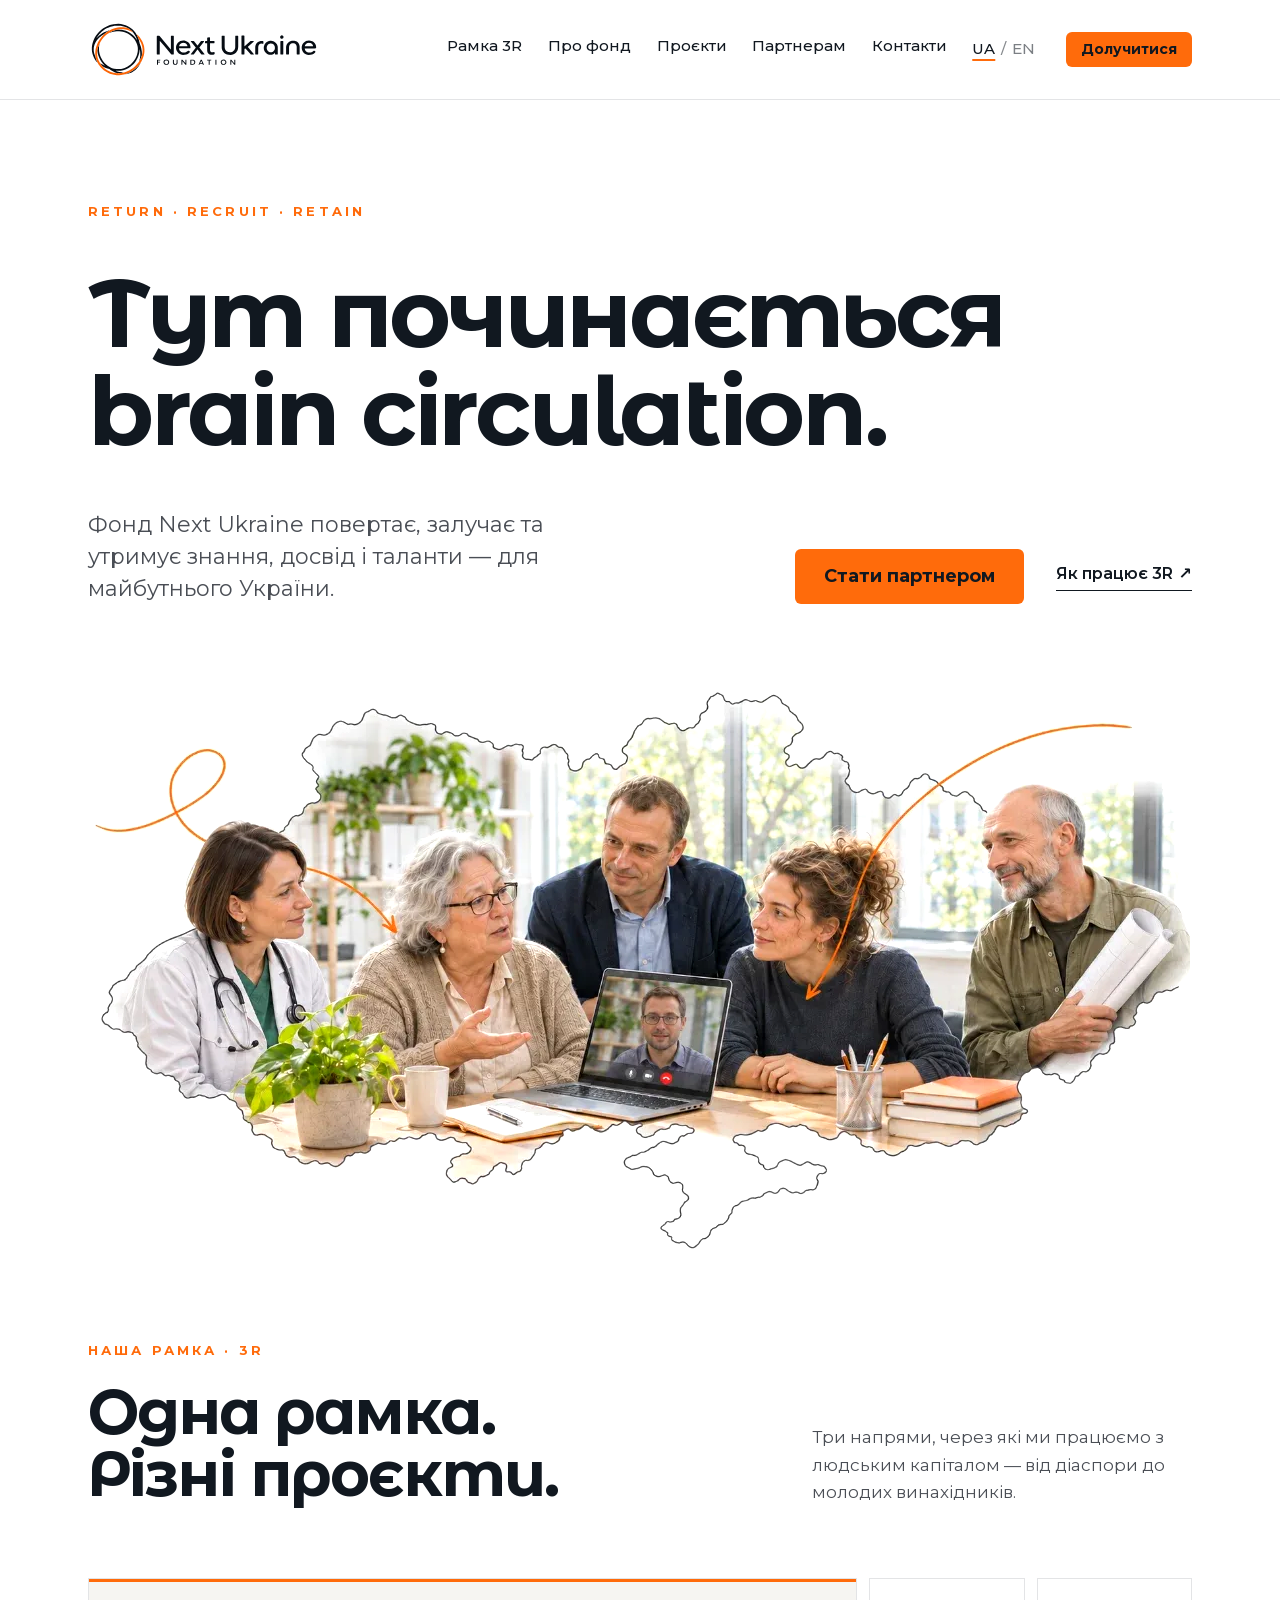
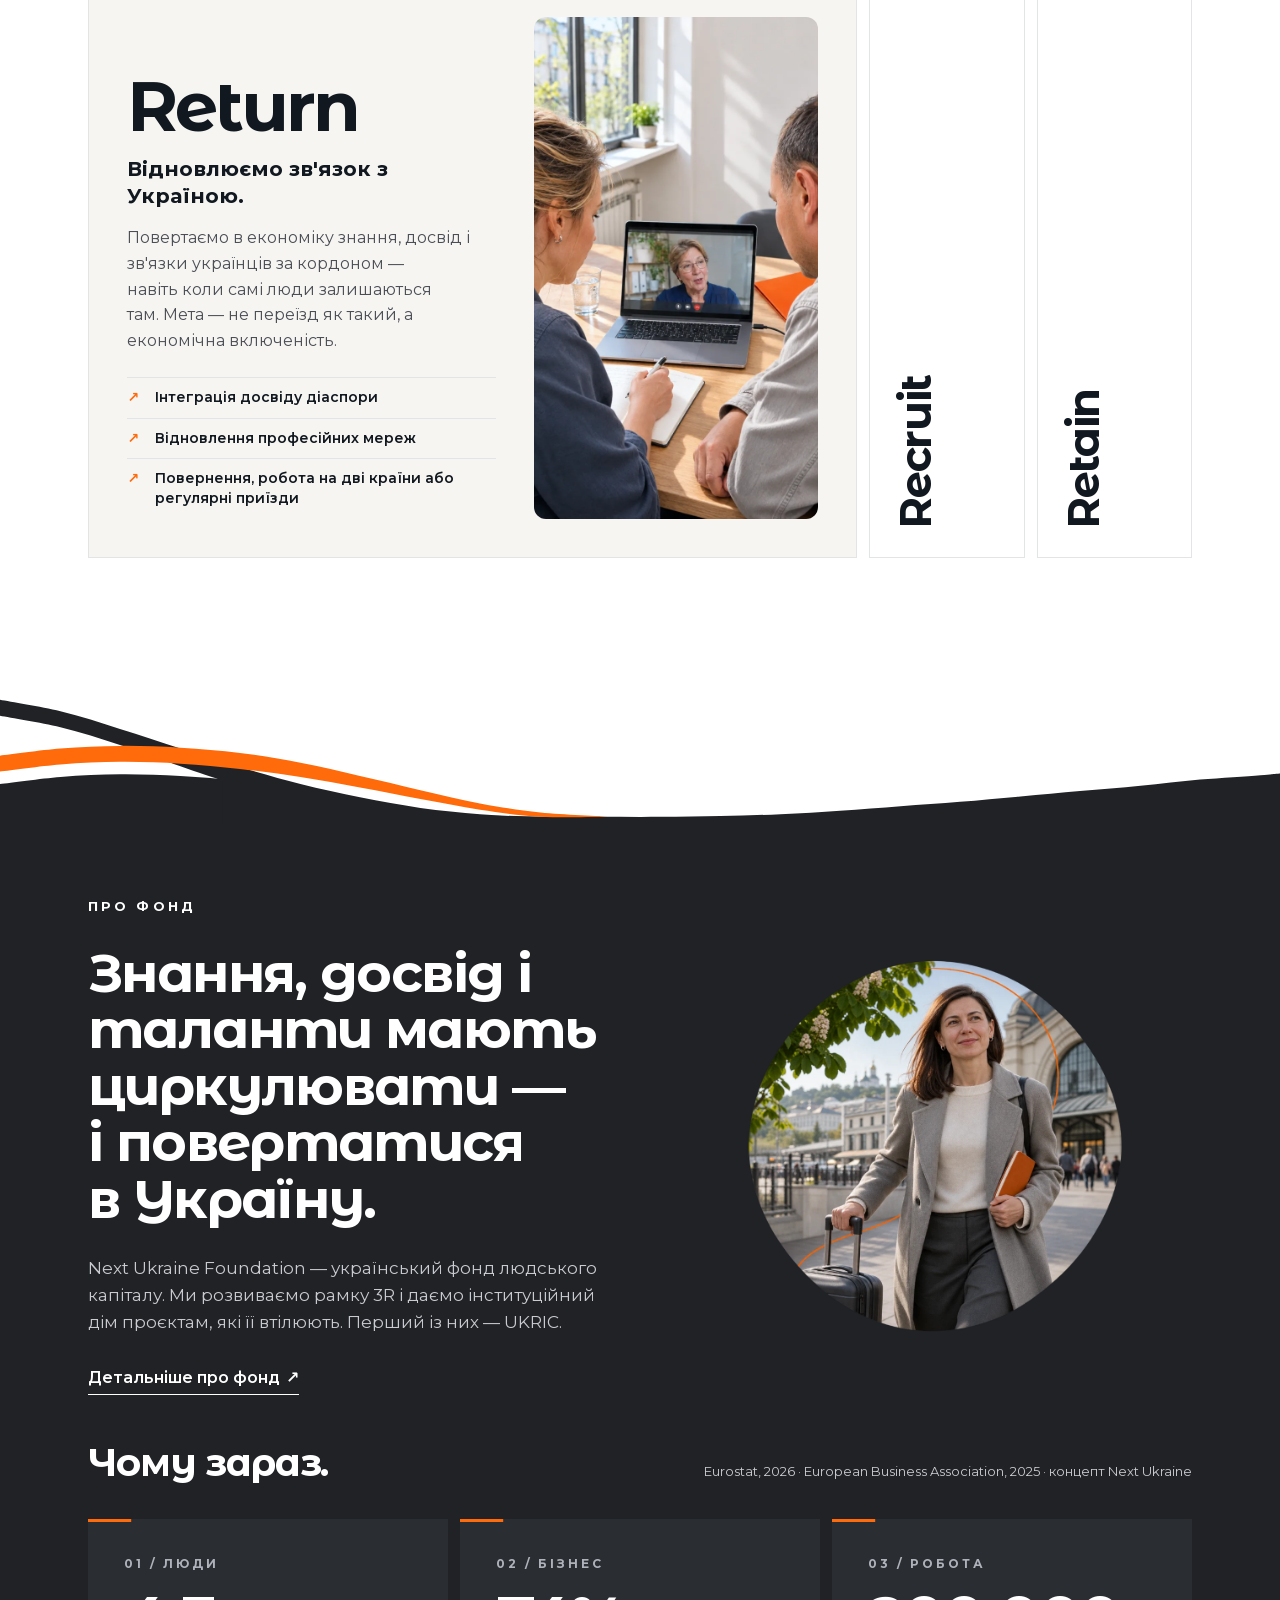
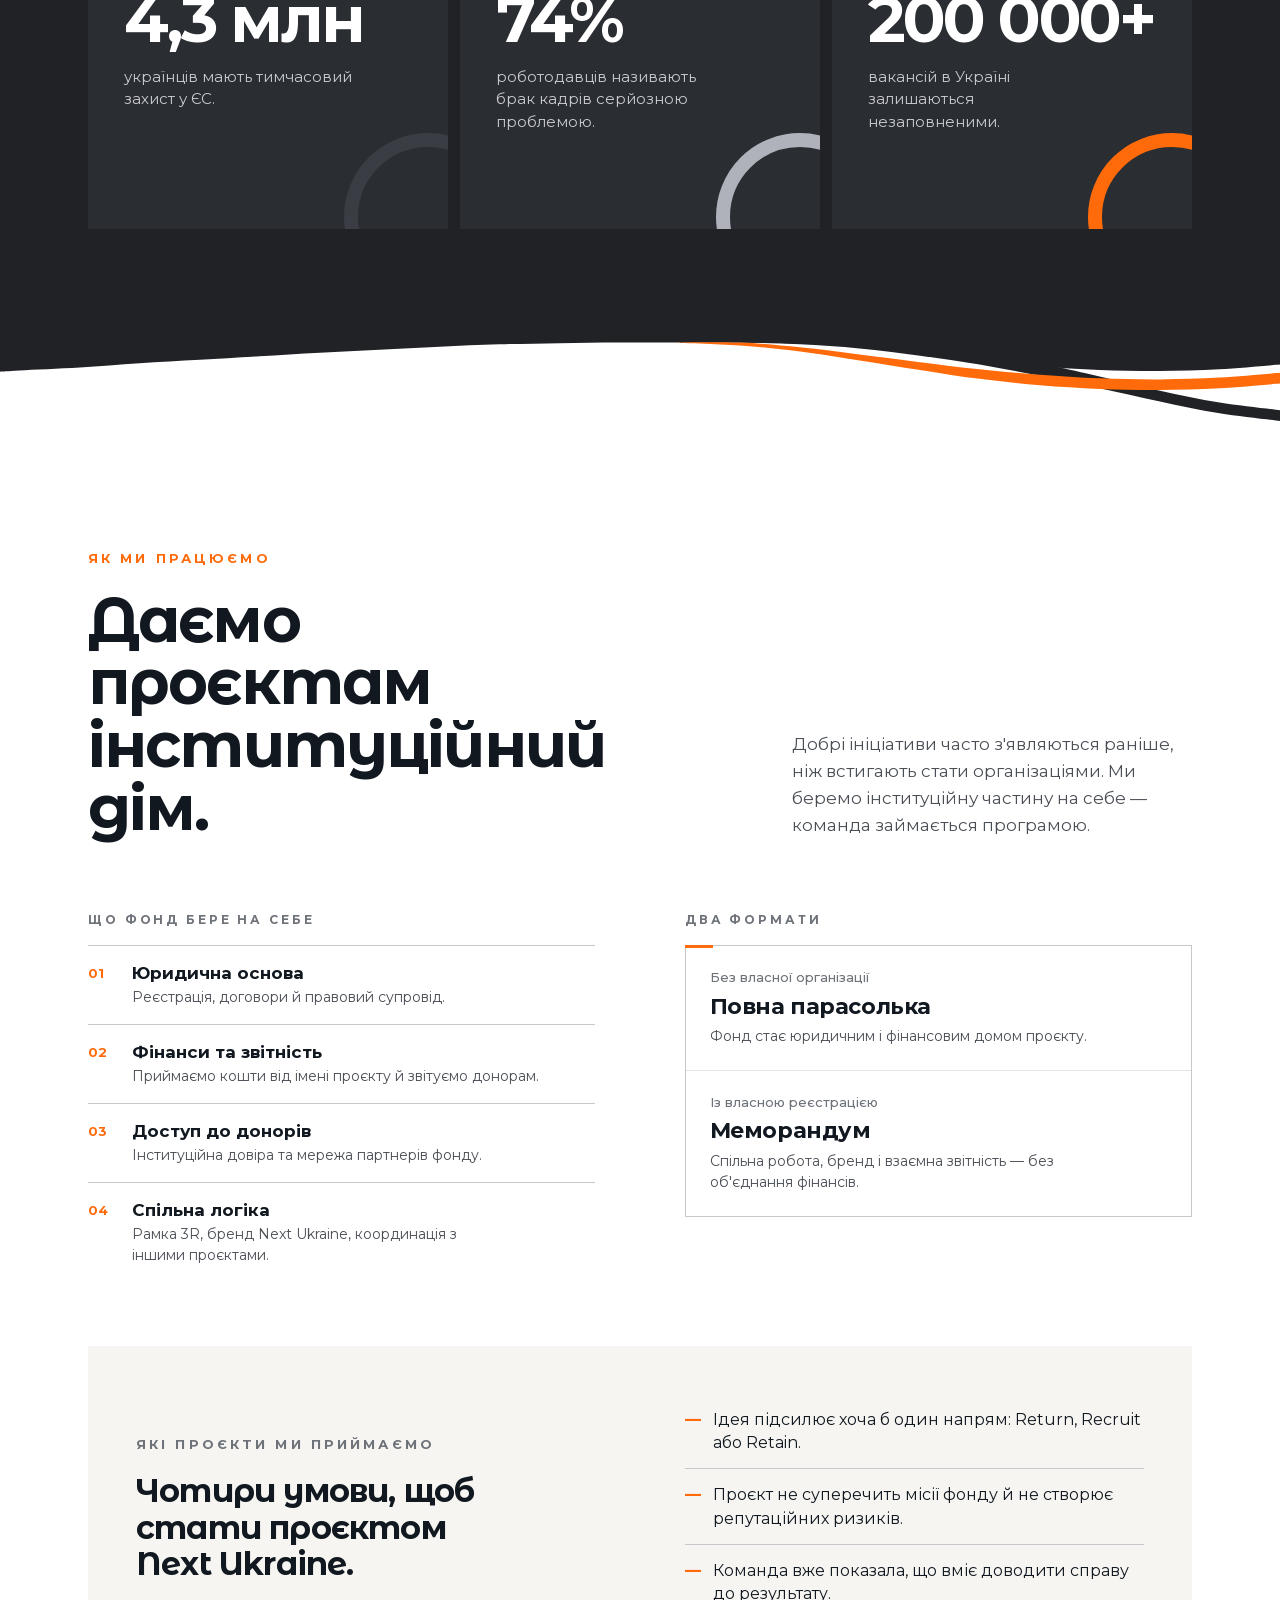
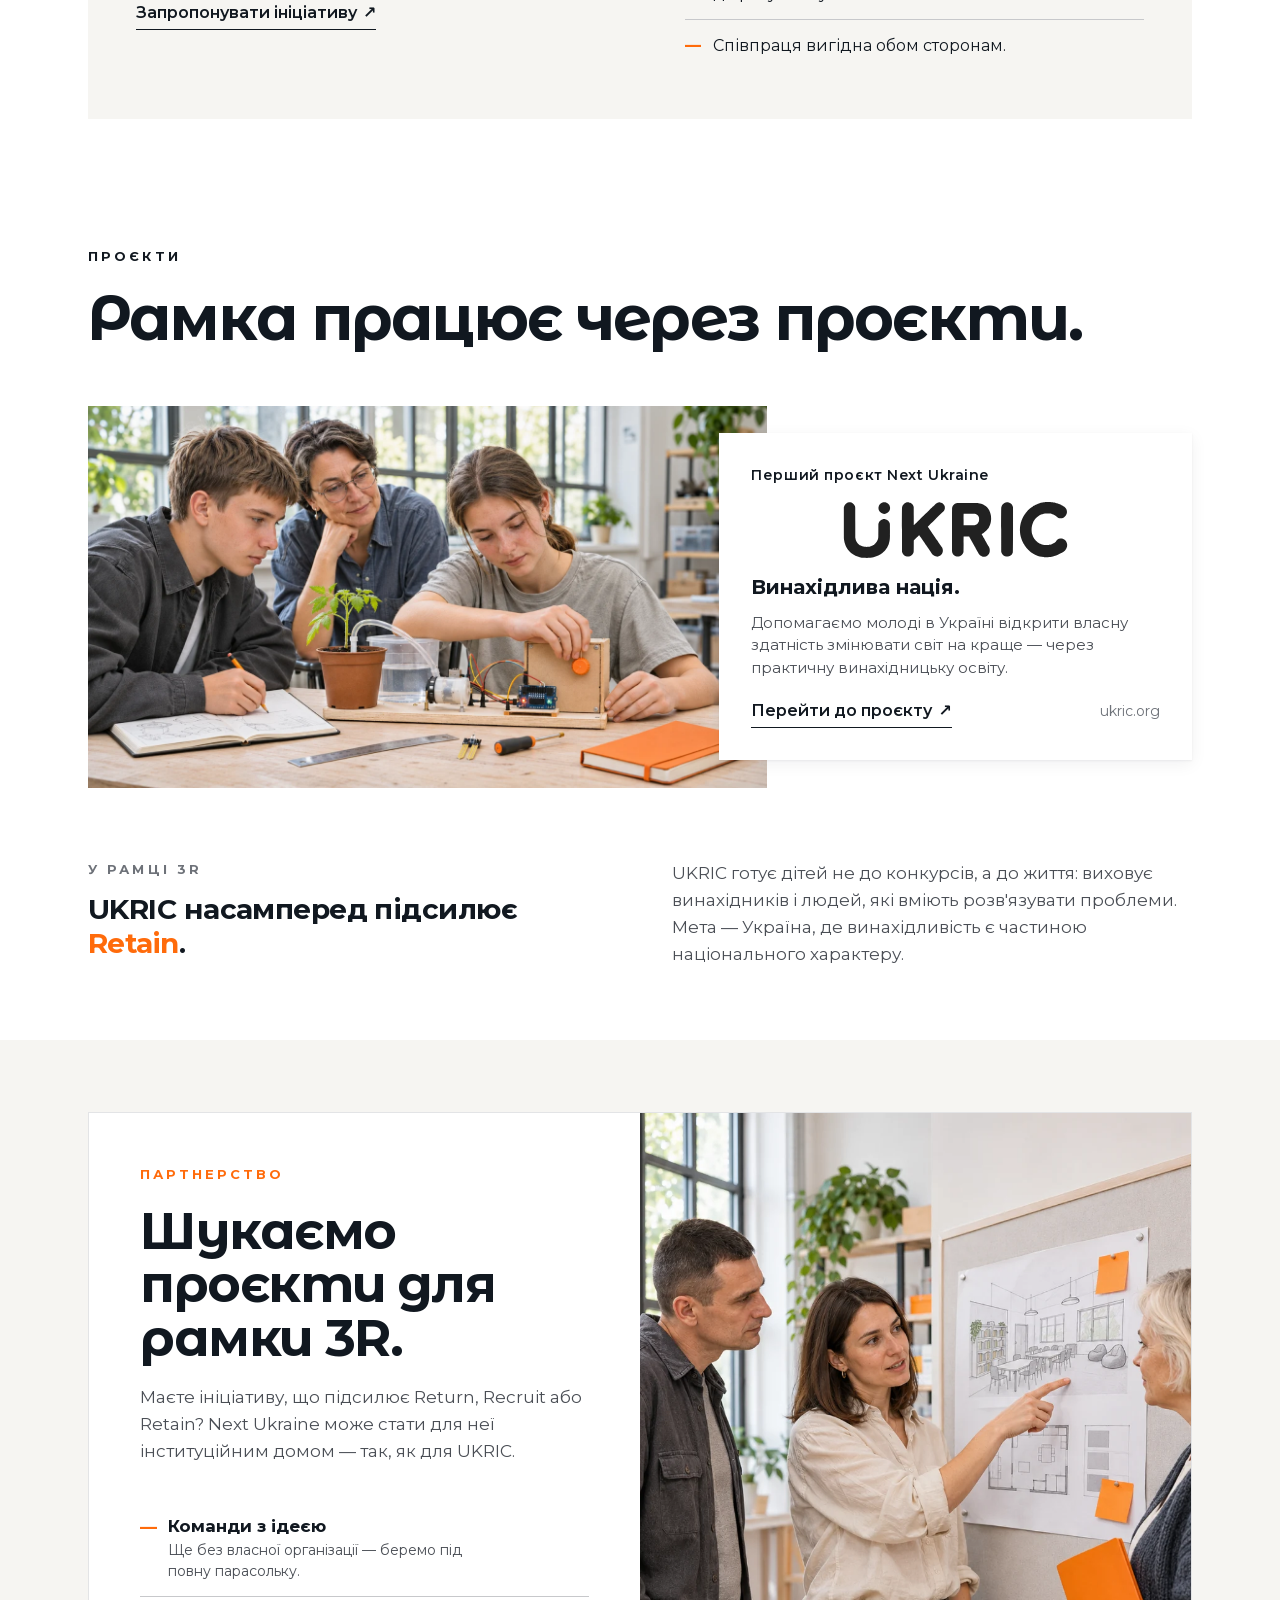
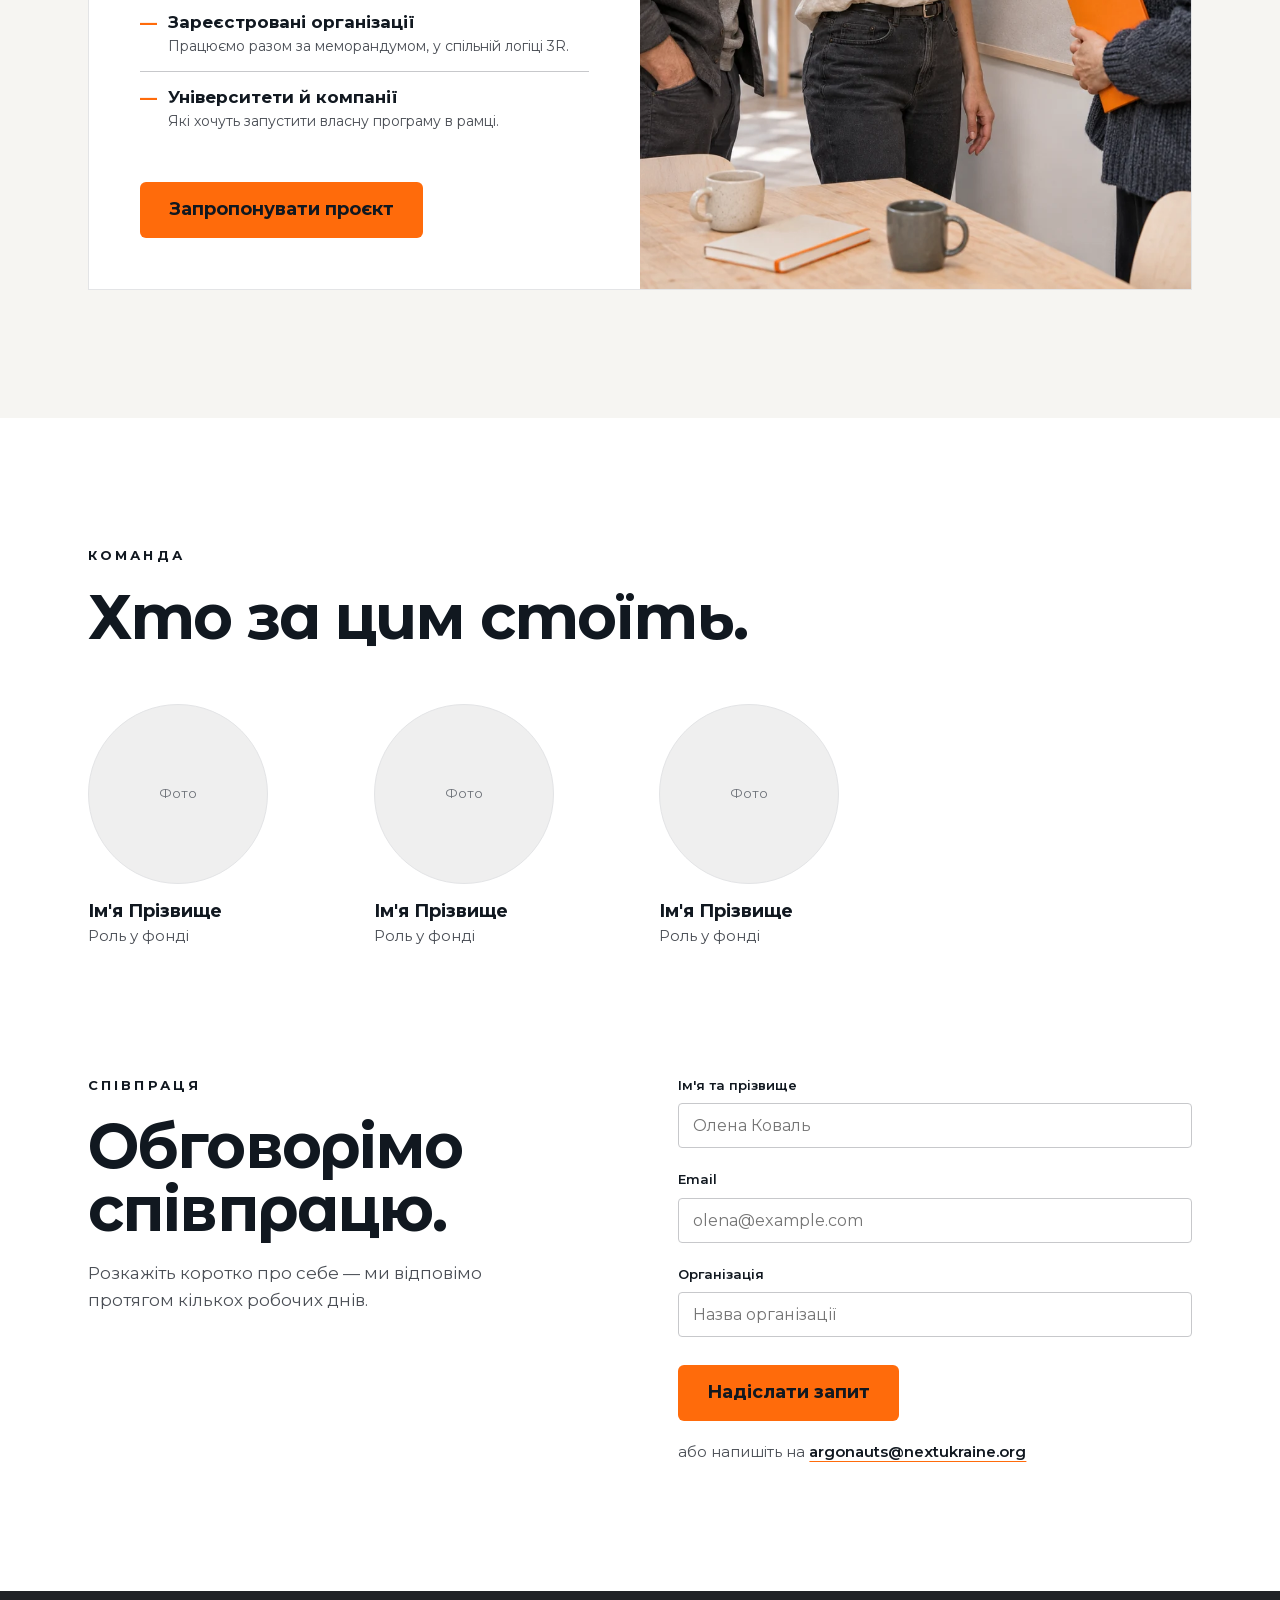
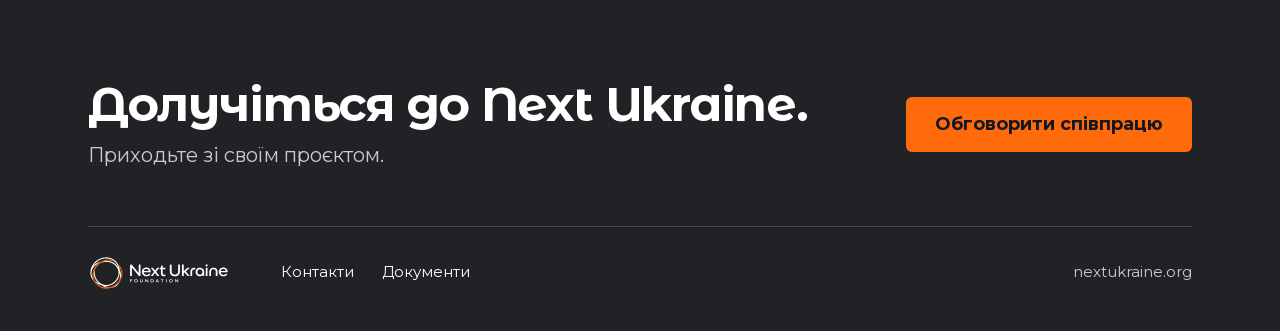
==== commit c7a10bf5: "Version the hero illustration filenames, and add a diagnostic page The background fix shipped but di" ====
--- a/site/index.html
+++ b/site/index.html
@@ -127,8 +127,8 @@
   <div class="hero-art">
     <div class="hero-art__inner" data-parallax>
       <img class="hero-art__img"
-           src="assets/img/illo/illo-map3-1100.webp"
-           srcset="assets/img/illo/illo-map3-720.webp 720w, assets/img/illo/illo-map3-1100.webp 1100w, assets/img/illo/illo-map3-1672.webp 1672w"
+           src="assets/img/illo/illo-map3-1100-v2.webp"
+           srcset="assets/img/illo/illo-map3-720-v2.webp 720w, assets/img/illo/illo-map3-1100-v2.webp 1100w, assets/img/illo/illo-map3-1672-v2.webp 1672w"
            sizes="(max-width: 1196px) 92vw, 1100px"
            width="1672" height="941" fetchpriority="high" decoding="async"
            alt="Ілюстрація: лікарка, викладачка, науковець, дослідниця та архітектор разом із колегою на відеозв'язку обговорюють спільну справу на тлі мапи України">
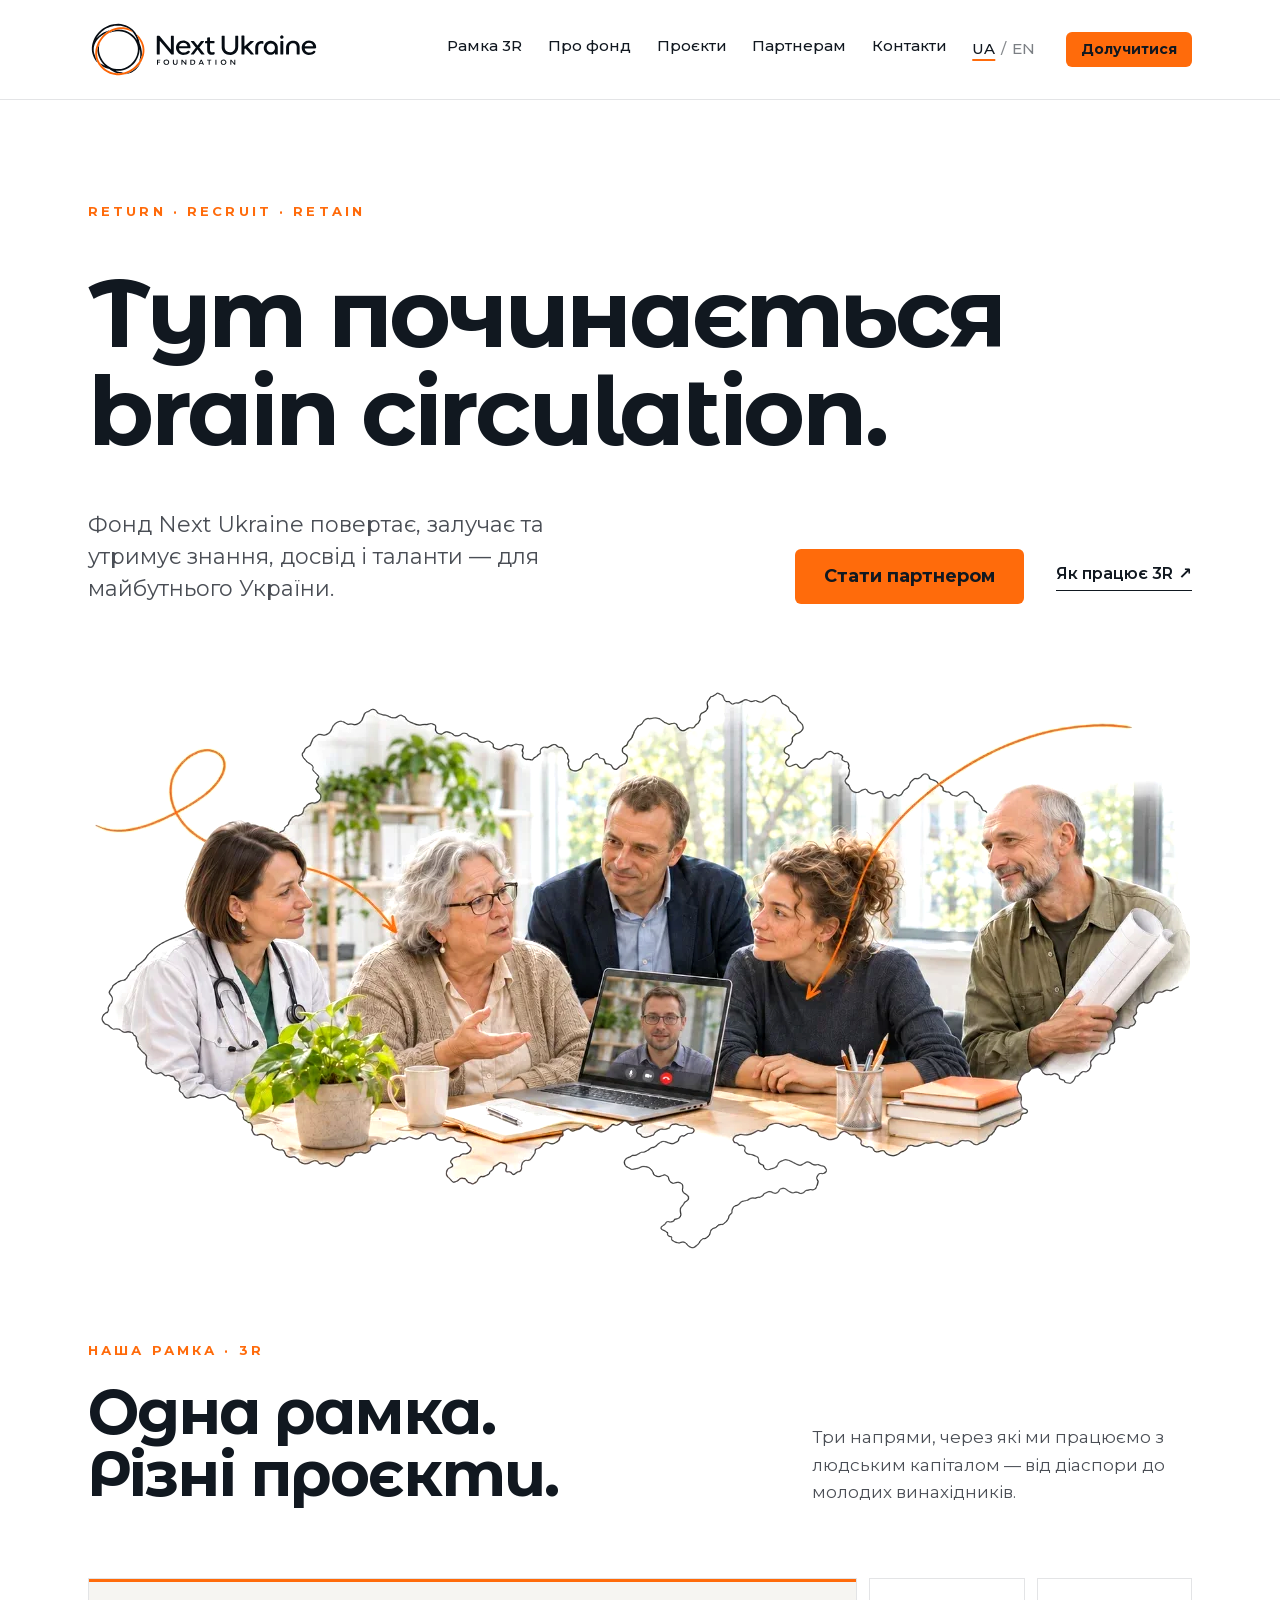
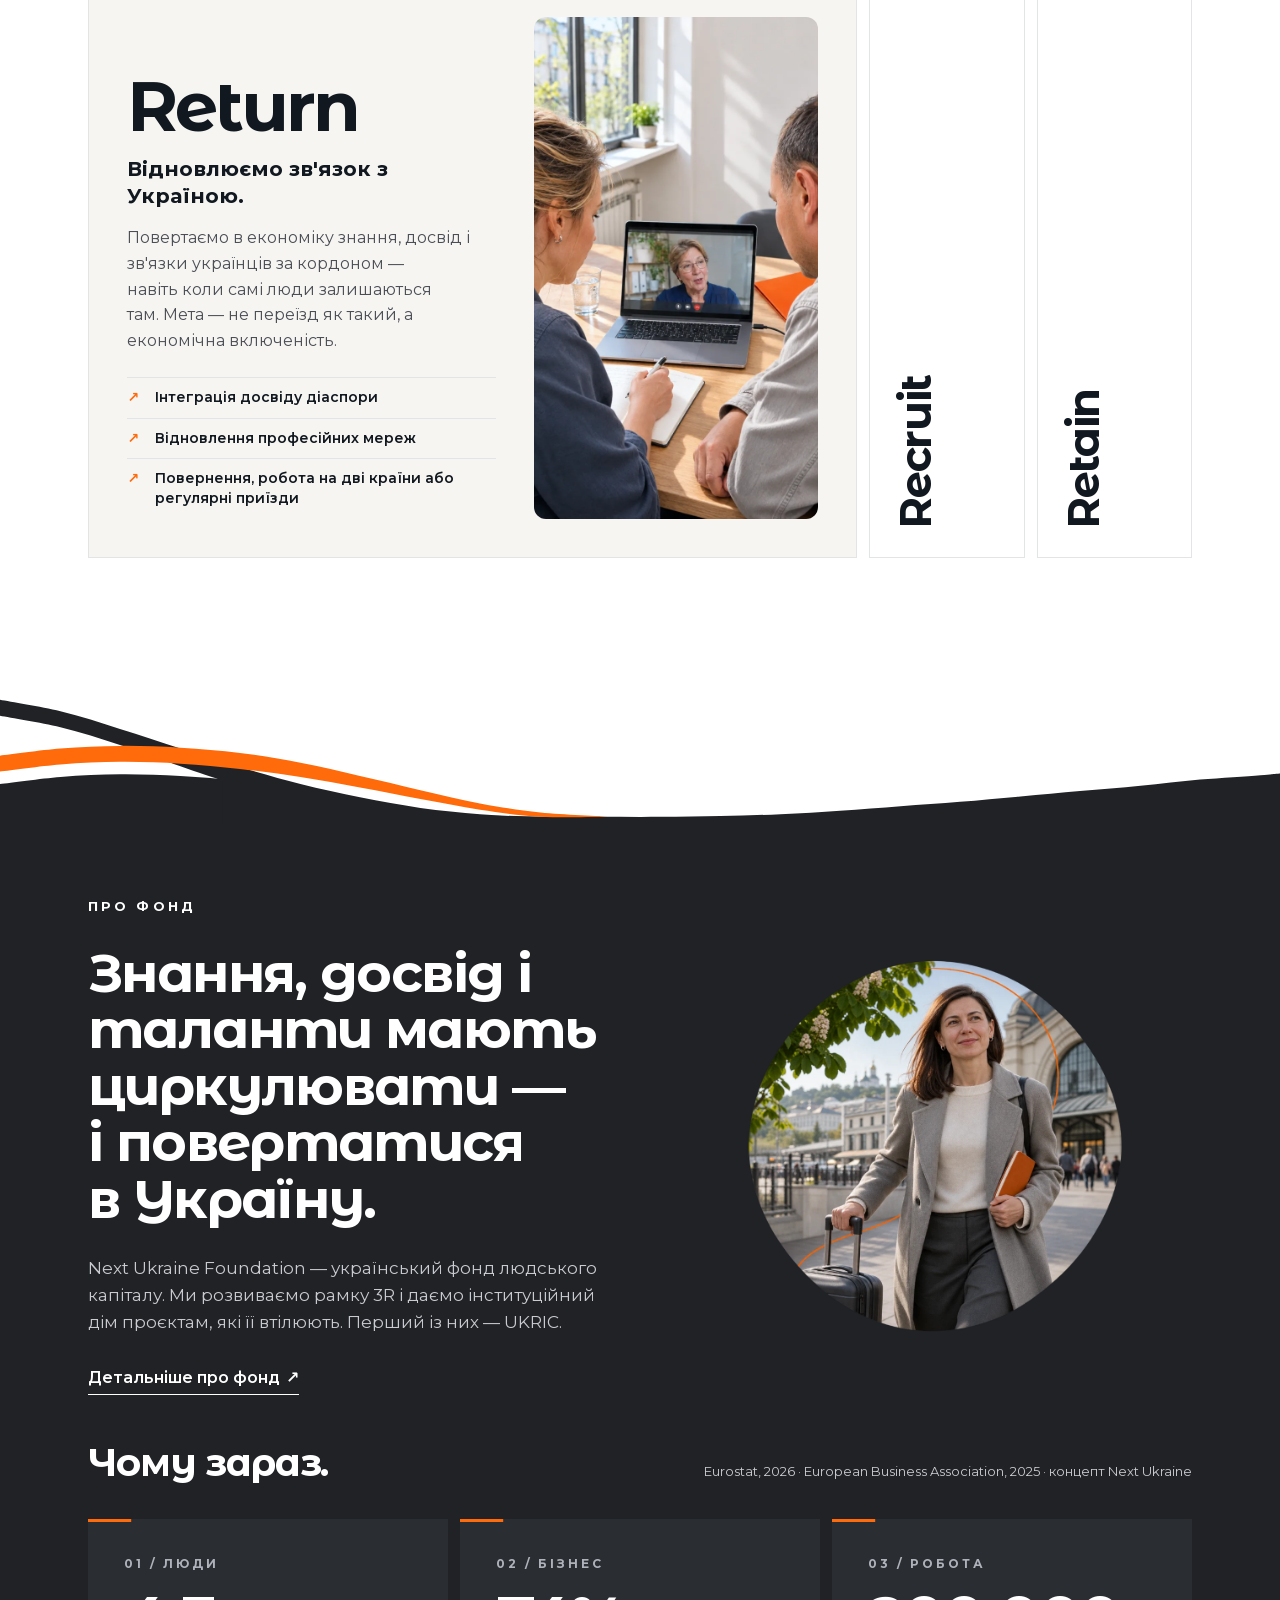
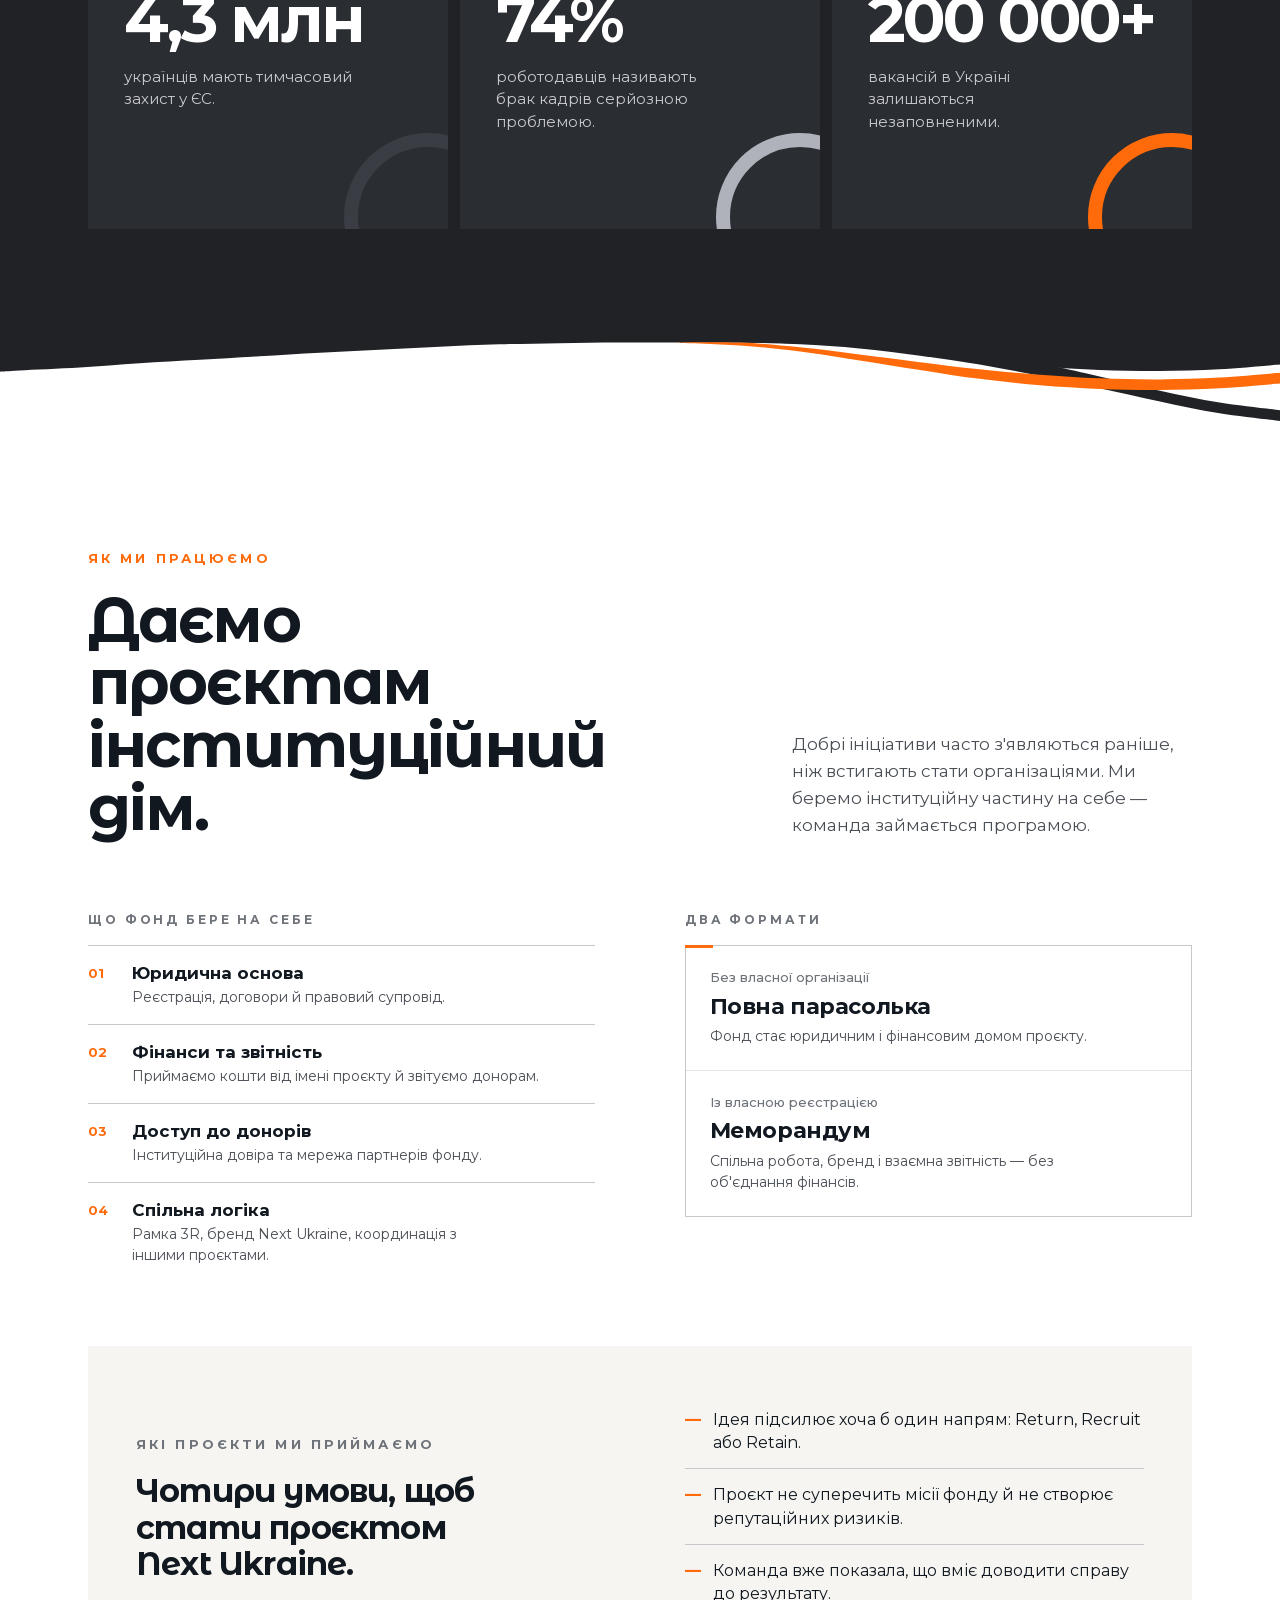
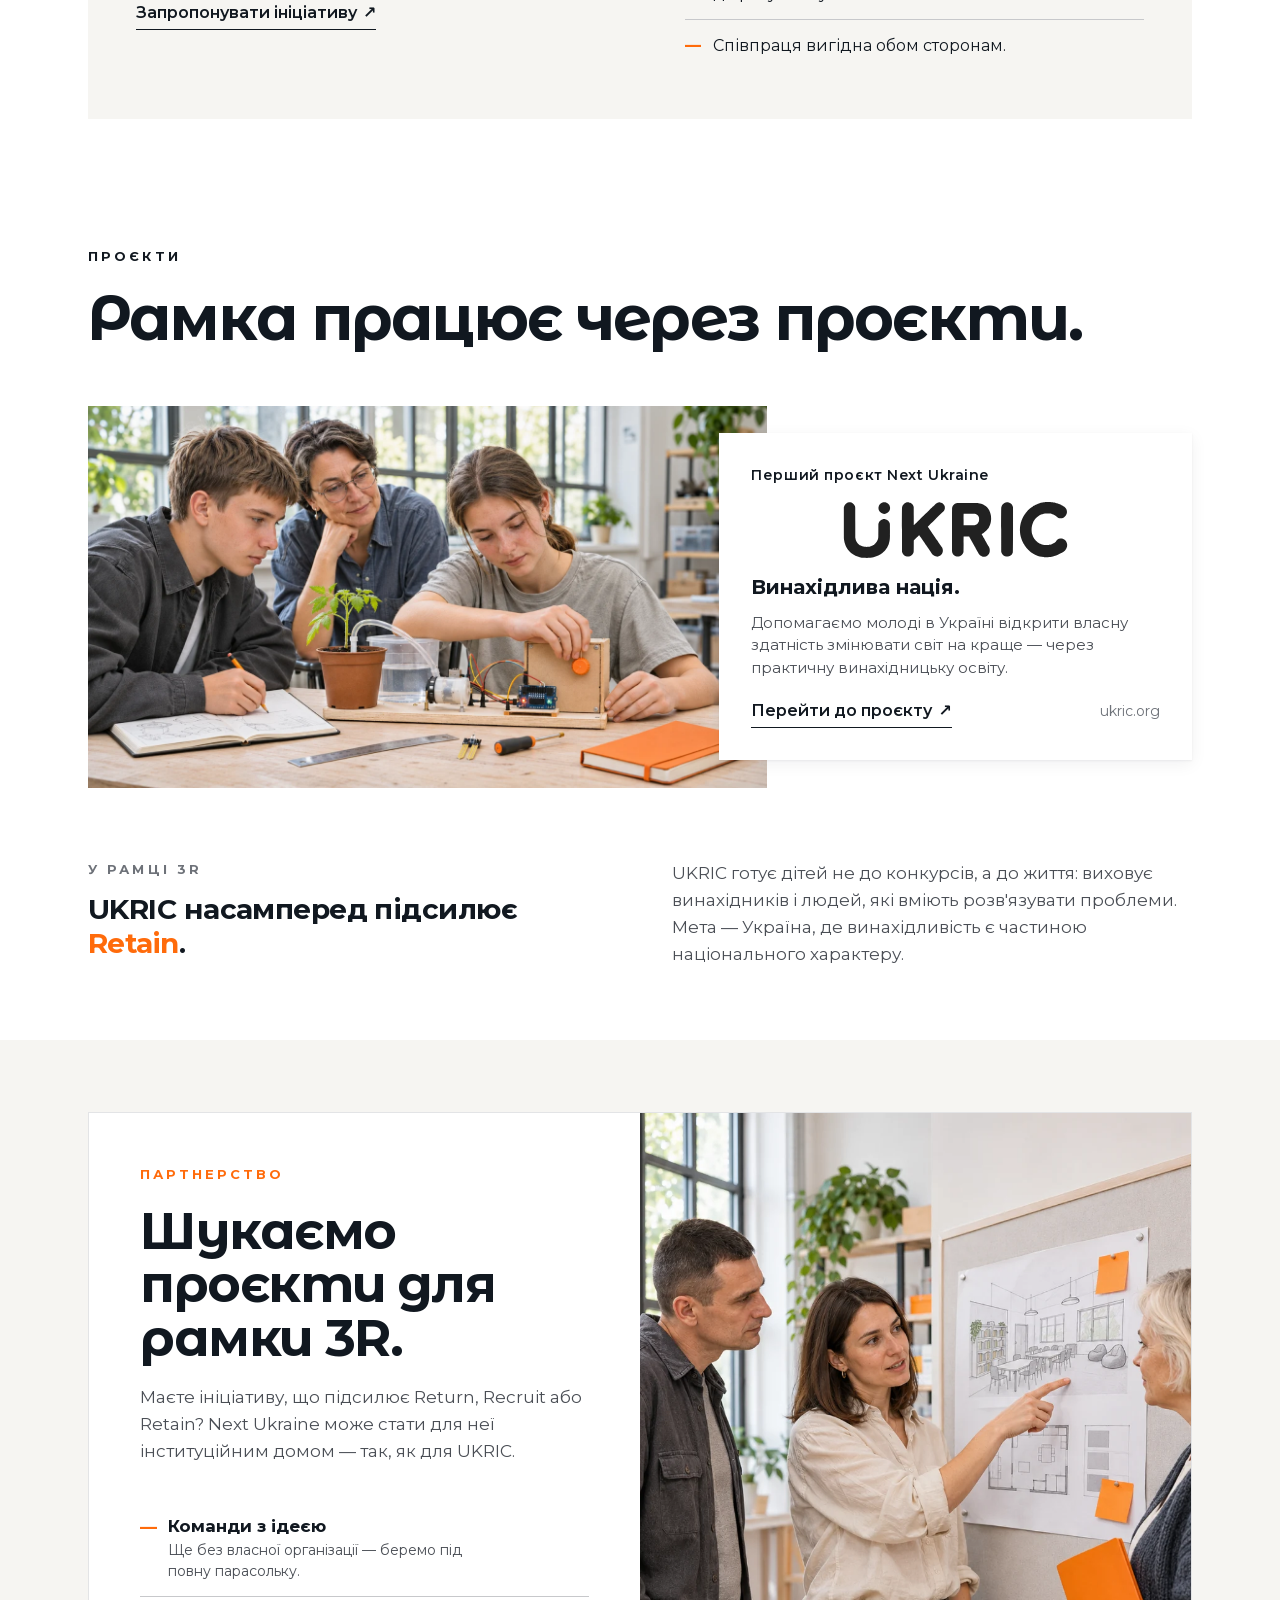
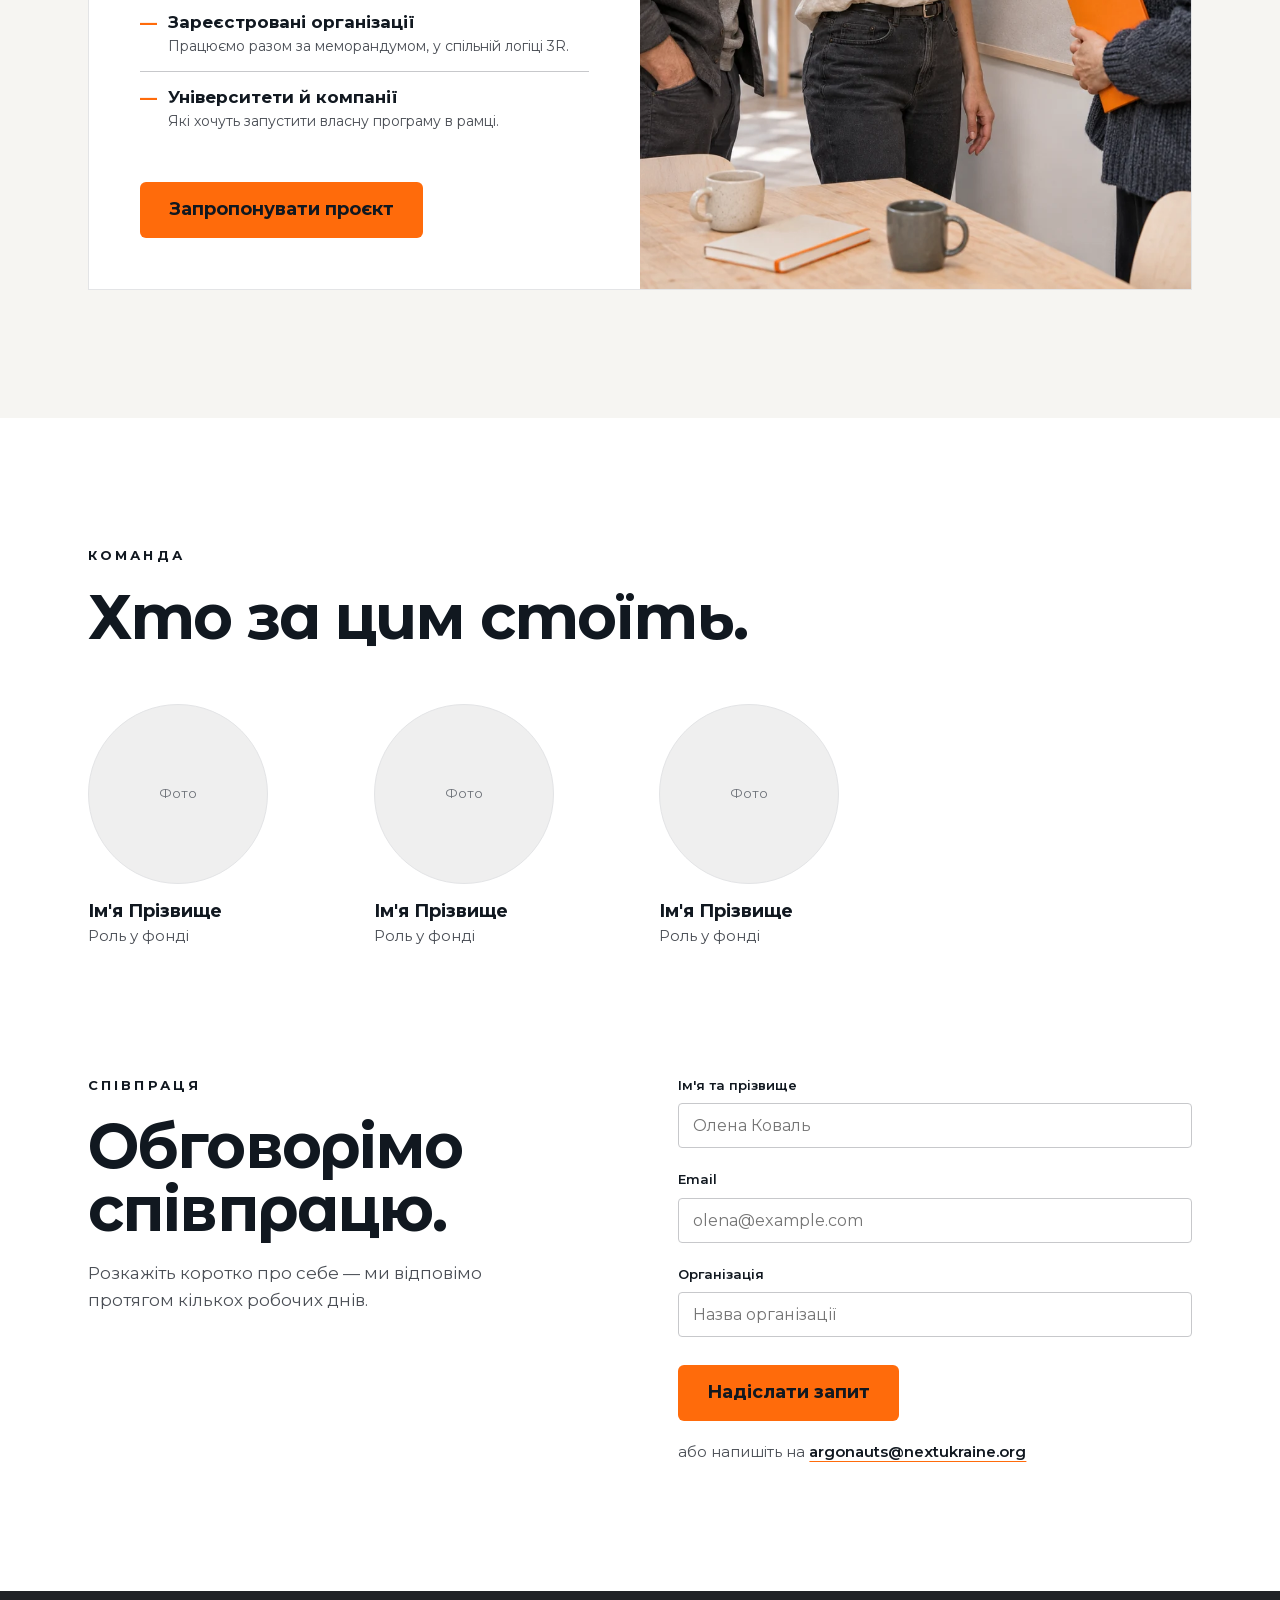
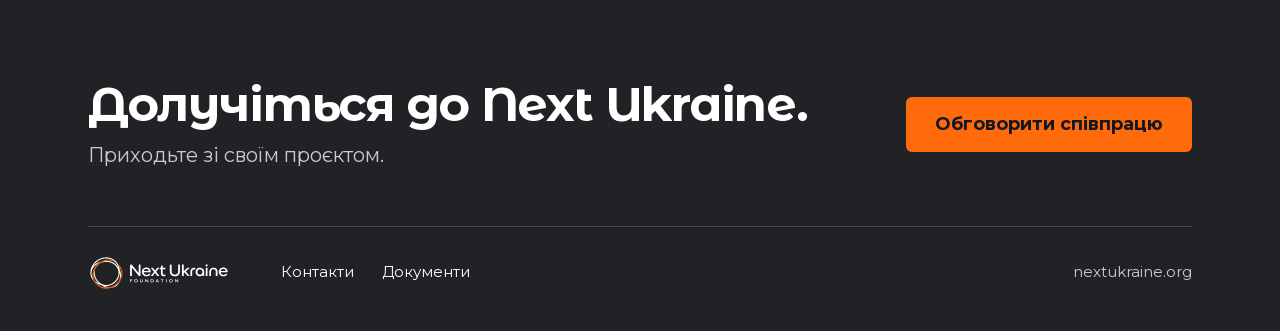
==== commit 31bbe91b: "Cut the hero illustration's background out to transparency Settles it. The corner is brighter than t" ====
--- a/site/index.html
+++ b/site/index.html
@@ -6,6 +6,7 @@
 
 <title>Next Ukraine Foundation — тут починається brain circulation</title>
 <meta name="description" content="Фонд Next Ukraine повертає, залучає та утримує знання, досвід і таланти — для майбутнього України. Рамка 3R: Return, Recruit, Retain.">
+<meta name="color-scheme" content="light">
 <meta name="theme-color" content="#202226">
 
 <link rel="canonical" href="https://nextukraine.org/">
@@ -127,8 +128,8 @@
   <div class="hero-art">
     <div class="hero-art__inner" data-parallax>
       <img class="hero-art__img"
-           src="assets/img/illo/illo-map3-1100-v2.webp"
-           srcset="assets/img/illo/illo-map3-720-v2.webp 720w, assets/img/illo/illo-map3-1100-v2.webp 1100w, assets/img/illo/illo-map3-1672-v2.webp 1672w"
+           src="assets/img/illo/illo-map3-1100-v4.webp"
+           srcset="assets/img/illo/illo-map3-720-v4.webp 720w, assets/img/illo/illo-map3-1100-v4.webp 1100w, assets/img/illo/illo-map3-1672-v4.webp 1672w"
            sizes="(max-width: 1196px) 92vw, 1100px"
            width="1672" height="941" fetchpriority="high" decoding="async"
            alt="Ілюстрація: лікарка, викладачка, науковець, дослідниця та архітектор разом із колегою на відеозв'язку обговорюють спільну справу на тлі мапи України">
@@ -167,7 +168,7 @@
                 </span>
               </span>
             </span>
-            <span class="r3-panel__art" style="background-image:url(assets/img/illo/return-call-sun-eq.webp);background-position:50% 50%"></span>
+            <span class="r3-panel__art" style="background-image:url(assets/img/illo/return-call-sun-eq-v3.webp);background-position:50% 50%"></span>
           </span>
         </button>
 
@@ -189,7 +190,7 @@
                 </span>
               </span>
             </span>
-            <span class="r3-panel__art" style="background-image:url(assets/img/illo/recruit-walk-eq.webp);background-position:50% 30%"></span>
+            <span class="r3-panel__art" style="background-image:url(assets/img/illo/recruit-walk-eq-v3.webp);background-position:50% 30%"></span>
           </span>
         </button>
 
@@ -211,7 +212,7 @@
                 </span>
               </span>
             </span>
-            <span class="r3-panel__art" style="background-image:url(assets/img/illo/retain-studio-eq.webp);background-position:50% 30%"></span>
+            <span class="r3-panel__art" style="background-image:url(assets/img/illo/retain-studio-eq-v3.webp);background-position:50% 30%"></span>
           </span>
         </button>
 
@@ -236,7 +237,7 @@
       </div>
 
       <div class="about__art">
-        <img src="assets/img/illo/about-return-900.webp" width="900" height="900" loading="lazy" decoding="async"
+        <img src="assets/img/illo/about-return-900-v3.webp" width="900" height="900" loading="lazy" decoding="async"
              alt="Ілюстрація: фахівчиня з валізою та записником повертається до Києва">
       </div>
 
@@ -370,7 +371,7 @@
 
     <a class="pcard" href="https://ukric.org" target="_blank" rel="noopener">
       <span class="pcard__media">
-        <img src="assets/img/illo/ukric-prototype2-1400.webp" alt="" width="1400" height="788" loading="lazy" decoding="async">
+        <img src="assets/img/illo/ukric-prototype2-1400-v3.webp" alt="" width="1400" height="788" loading="lazy" decoding="async">
       </span>
       <span class="pcard__body">
         <span class="pcard__kicker">Перший проєкт Next Ukraine</span>
@@ -429,7 +430,7 @@
           <div><a class="btn btn--primary btn--lg" href="#contact">Запропонувати проєкт</a></div>
         </div>
         <div class="ways__art">
-          <img src="assets/img/illo/ways-plan-1000.webp" width="1000" height="1250" loading="lazy" decoding="async"
+          <img src="assets/img/illo/ways-plan-1000-v3.webp" width="1000" height="1250" loading="lazy" decoding="async"
                alt="Ілюстрація: команда обговорює план простору для громади біля дошки">
         </div>
       </div>
--- a/site/assets/css/site.css
+++ b/site/assets/css/site.css
@@ -16,6 +16,13 @@
 *,
 *::before,
 *::after { box-sizing: border-box; }
+
+/* Declares the page as light. Without it Chrome on Android applies its
+   automatic dark theme to pages it believes have no opinion: it darkens CSS
+   backgrounds and leaves images untouched, which reads as a grey page around
+   a white picture — exactly the symptom reported. Safari uses the same
+   property to pick form control and scrollbar colours. */
+html { color-scheme: light; }
 
 html {
   scroll-behavior: smooth;
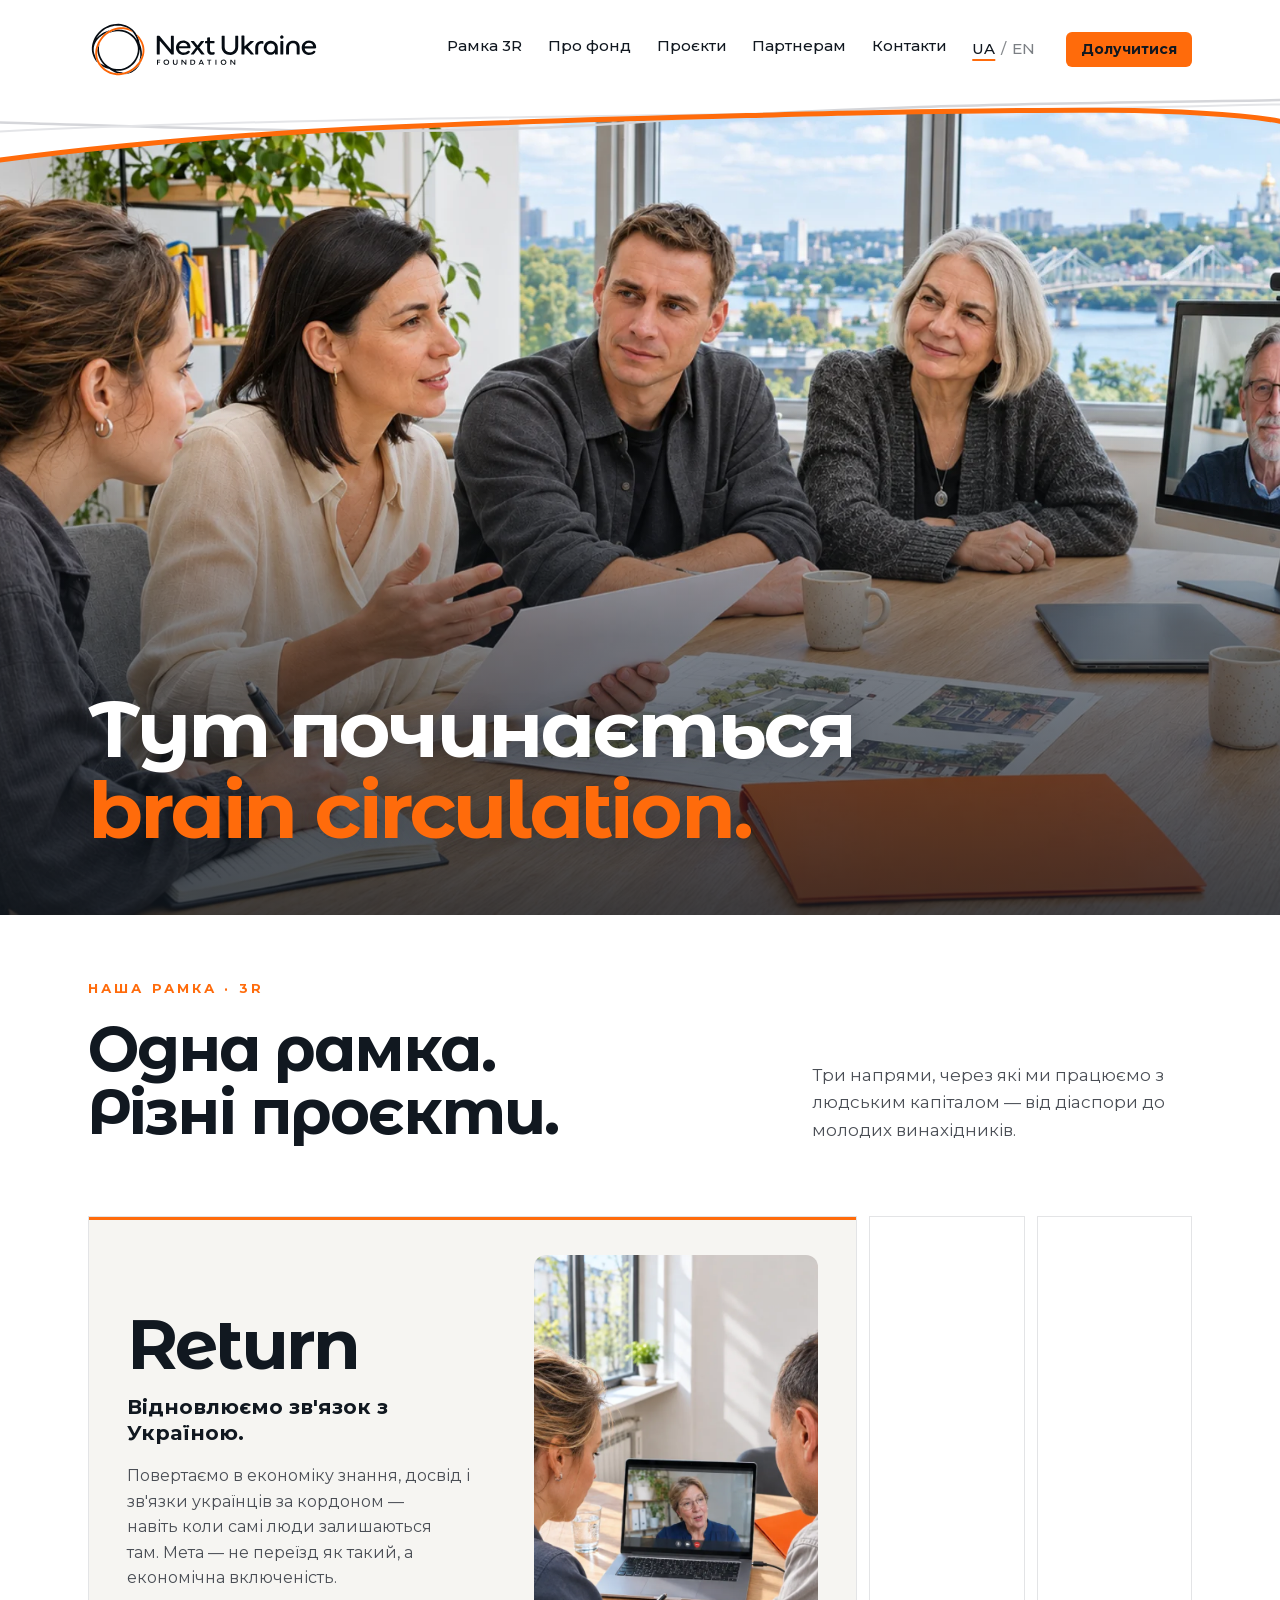
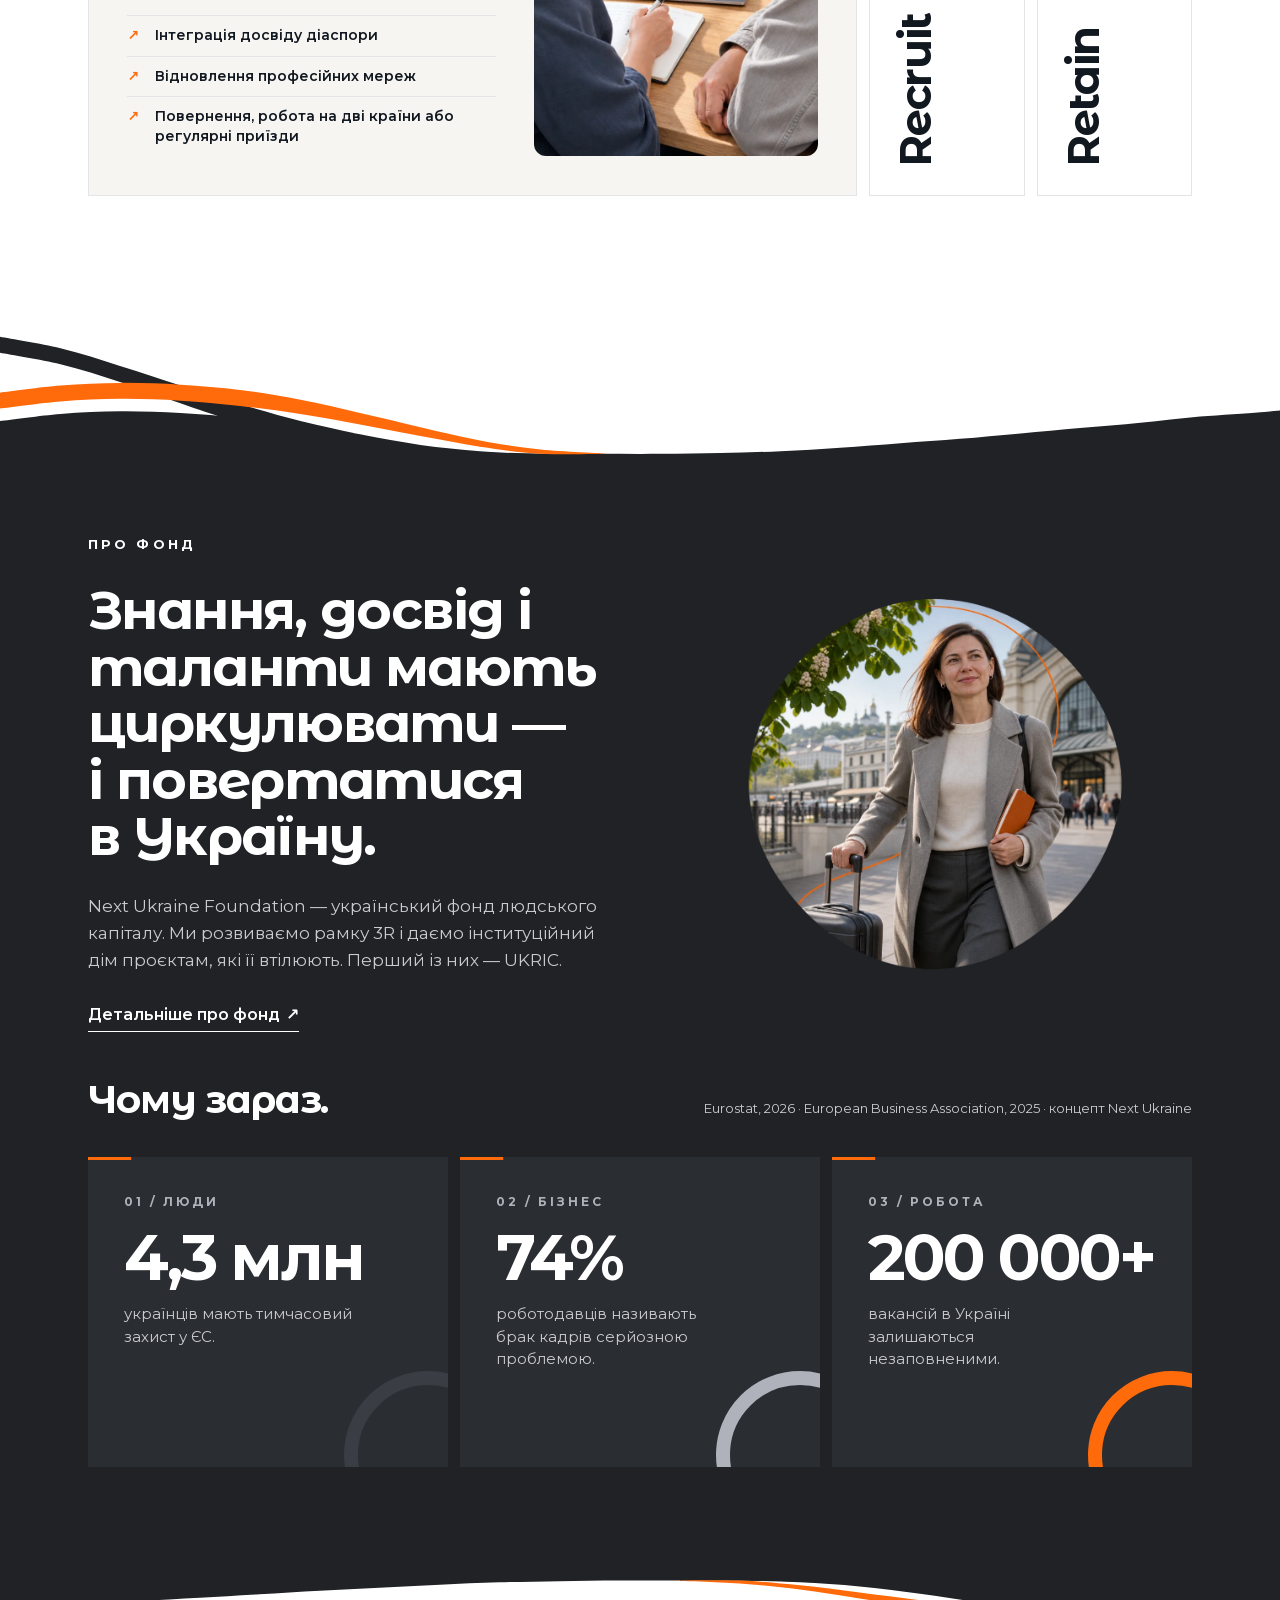
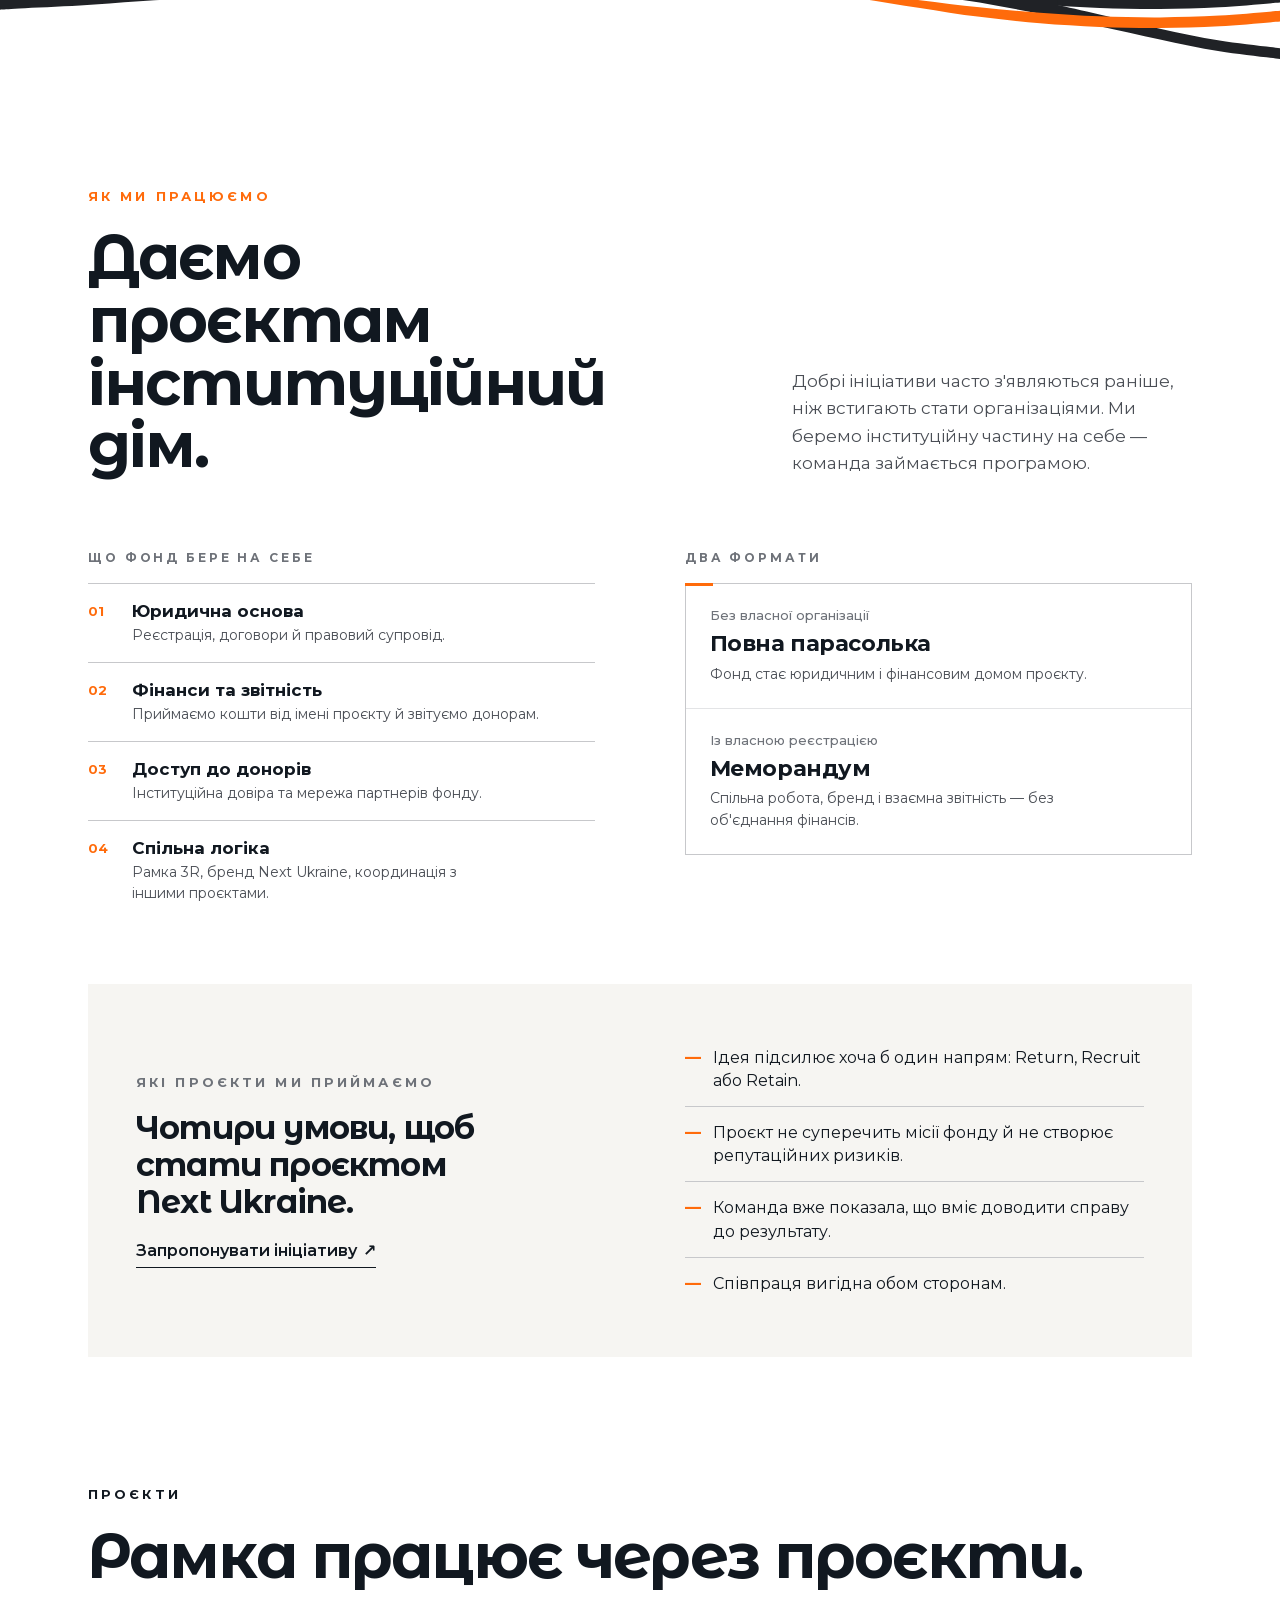
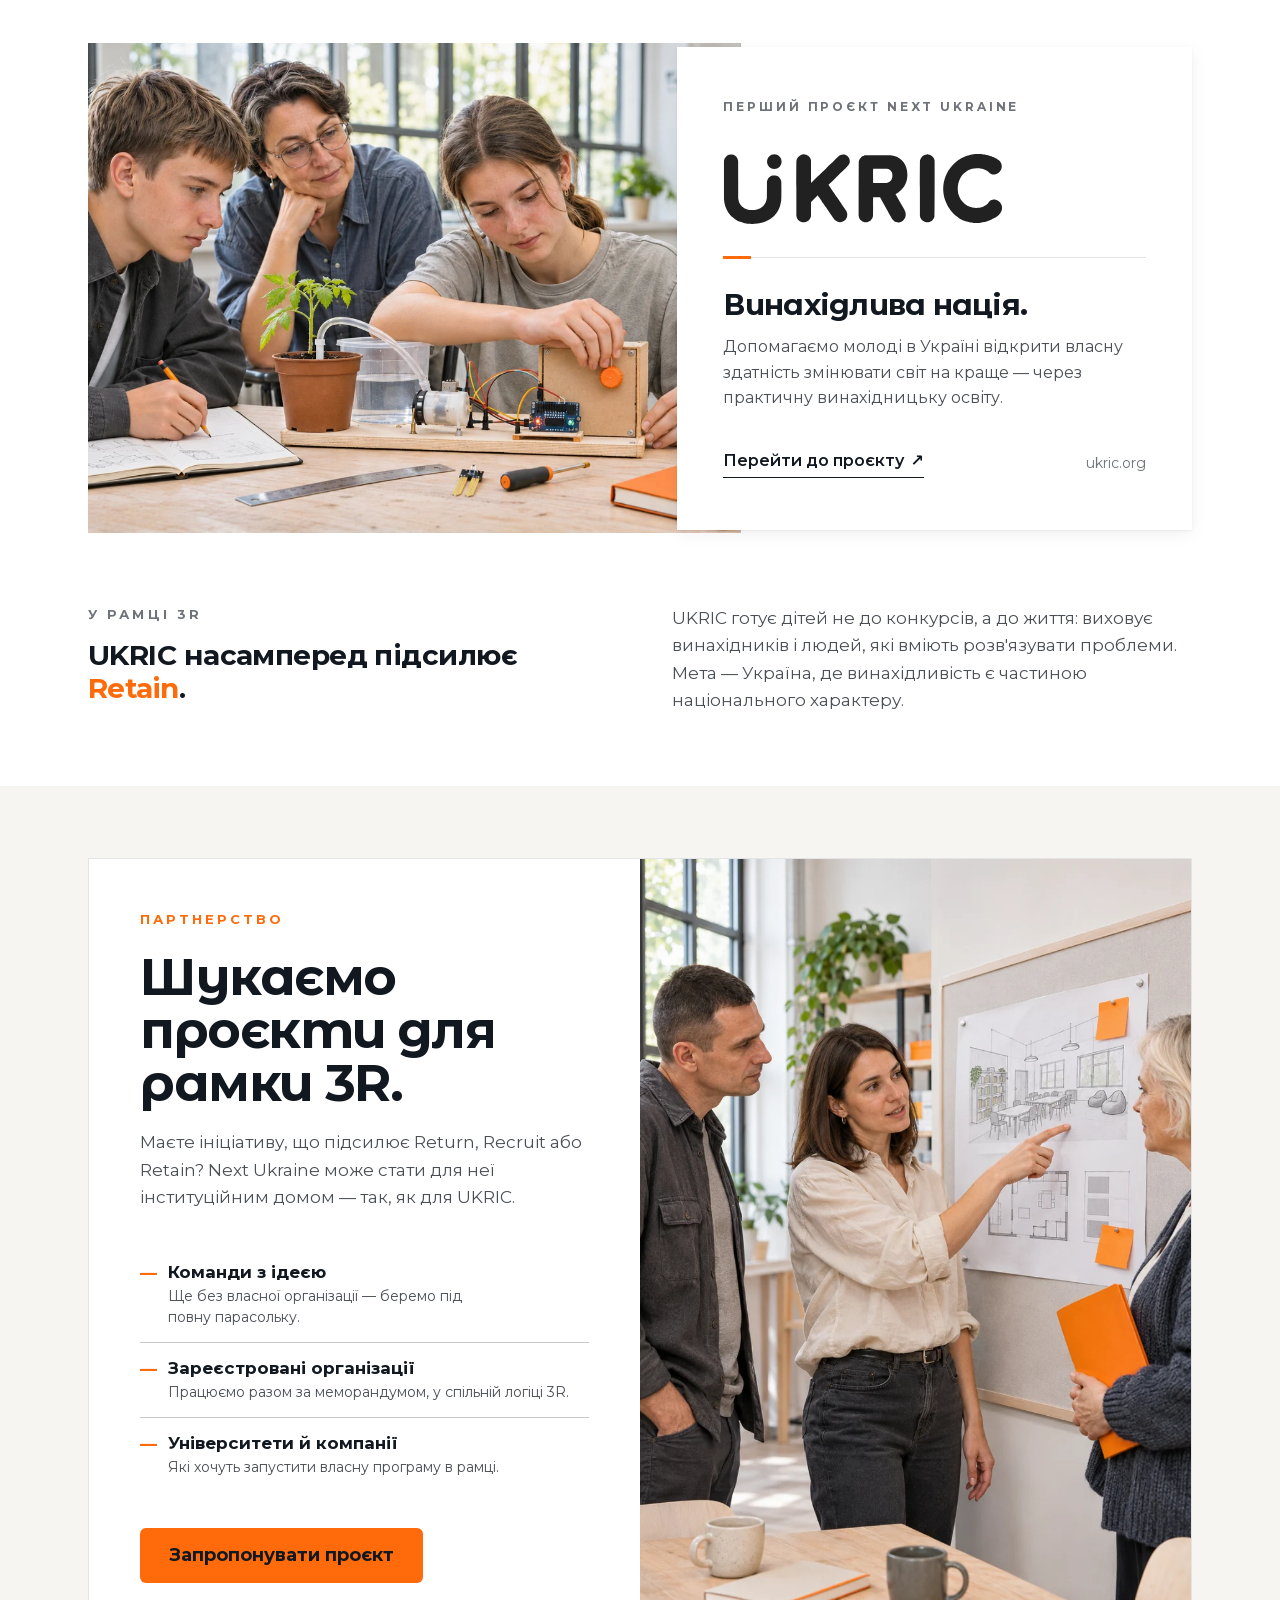
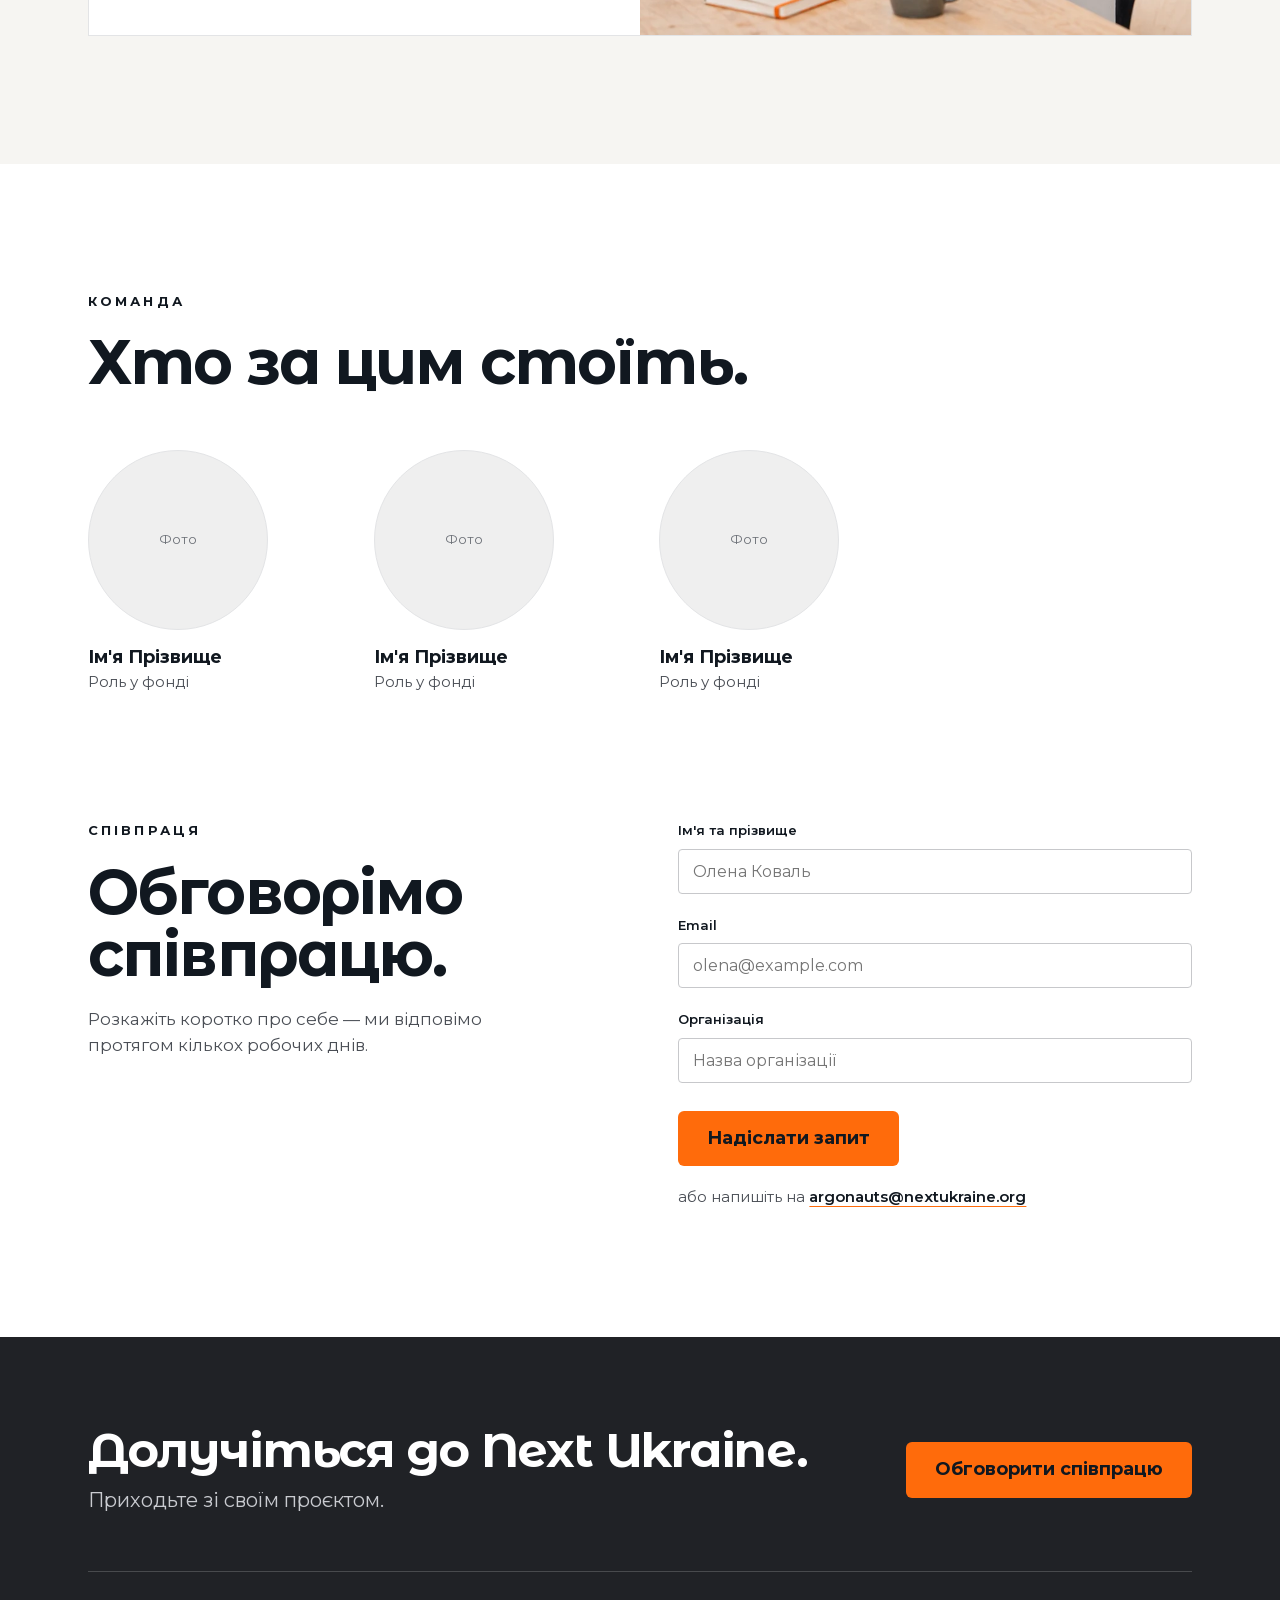
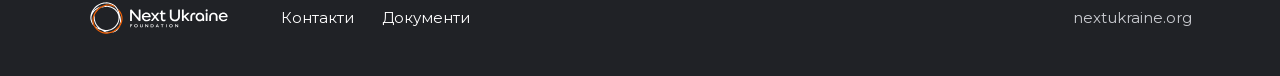
==== commit 736dbe1f: "Rebuild the top of the site from the updated design The design's hero was replaced. It is now a full" ====
--- a/site/index.html
+++ b/site/index.html
@@ -114,27 +114,71 @@
 
   <!-- 01 · Hero -->
   <section class="hero" id="top">
-    <p class="eyebrow eyebrow--accent hero__eyebrow">Return · Recruit · Retain</p>
-    <h1 class="hero__title">Тут починається brain circulation.</h1>
-    <div class="hero__row">
-      <p class="hero__lead">Фонд Next Ukraine повертає, залучає та утримує знання, досвід і таланти — для майбутнього України.</p>
-      <div class="hero__actions">
-        <a class="btn btn--primary btn--lg" href="#contact">Стати партнером</a>
-        <a class="tlink" href="#r3">Як працює 3R<span aria-hidden="true">↗</span></a>
-      </div>
-    </div>
-  </section>
-
-  <div class="hero-art">
-    <div class="hero-art__inner" data-parallax>
-      <img class="hero-art__img"
-           src="assets/img/illo/illo-map3-1100-v4.webp"
-           srcset="assets/img/illo/illo-map3-720-v4.webp 720w, assets/img/illo/illo-map3-1100-v4.webp 1100w, assets/img/illo/illo-map3-1672-v4.webp 1672w"
-           sizes="(max-width: 1196px) 92vw, 1100px"
-           width="1672" height="941" fetchpriority="high" decoding="async"
-           alt="Ілюстрація: лікарка, викладачка, науковець, дослідниця та архітектор разом із колегою на відеозв'язку обговорюють спільну справу на тлі мапи України">
-    </div>
-  </div>
+    <div class="hero__photo" role="img"
+         aria-label="Команда фахівців обговорює спільний проєкт за столом, колега долучається онлайн">
+
+      <!-- The wave that carries the white header down into the photo. Its three
+           lines are revealed left to right once, then drift; site.js freezes
+           the whole thing when the visitor asks for reduced motion. -->
+      <svg class="hero__wave" viewBox="0 0 1200 140" preserveAspectRatio="none" aria-hidden="true">
+        <defs>
+          <clipPath id="nuW1" clipPathUnits="userSpaceOnUse">
+            <rect x="0" y="-40" width="0" height="220">
+              <animate attributeName="width" from="0" to="1200" dur="1.8s" begin="0.15s" fill="freeze"
+                       calcMode="spline" keyTimes="0;1" keySplines="0.65 0 0.35 1"/>
+            </rect>
+          </clipPath>
+          <clipPath id="nuW2" clipPathUnits="userSpaceOnUse">
+            <rect x="0" y="-40" width="0" height="220">
+              <animate attributeName="width" from="0" to="1200" dur="1.8s" begin="0.35s" fill="freeze"
+                       calcMode="spline" keyTimes="0;1" keySplines="0.65 0 0.35 1"/>
+            </rect>
+          </clipPath>
+          <clipPath id="nuW3" clipPathUnits="userSpaceOnUse">
+            <rect x="0" y="-40" width="0" height="220">
+              <animate attributeName="width" from="0" to="1200" dur="1.8s" begin="0s" fill="freeze"
+                       calcMode="spline" keyTimes="0;1" keySplines="0.65 0 0.35 1"/>
+            </rect>
+          </clipPath>
+        </defs>
+
+        <path d="M0,0 H1200 V52 C1120,22 1000,10 800,22 C500,40 250,60 0,128 Z" fill="#fff">
+          <animate attributeName="d" dur="10s" begin="0s" repeatCount="indefinite"
+                   calcMode="spline" keyTimes="0;0.5;1" keySplines="0.45 0 0.55 1;0.45 0 0.55 1"
+                   values="M0,0 H1200 V52 C1120,22 1000,10 800,22 C500,40 250,60 0,128 Z;M0,0 H1200 V40 C1120,12 980,24 780,30 C480,46 240,48 0,116 Z;M0,0 H1200 V52 C1120,22 1000,10 800,22 C500,40 250,60 0,128 Z"/>
+        </path>
+
+        <path d="M0,34 C200,74 380,62 600,32 C820,2 1000,-2 1200,12" fill="none" stroke="#D5D6DA"
+              stroke-width="2.5" stroke-linecap="round" vector-effect="non-scaling-stroke" clip-path="url(#nuW1)">
+          <animate attributeName="d" dur="13s" begin="-4s" repeatCount="indefinite"
+                   calcMode="spline" keyTimes="0;0.5;1" keySplines="0.45 0 0.55 1;0.45 0 0.55 1"
+                   values="M0,34 C200,74 380,62 600,32 C820,2 1000,-2 1200,12;M0,46 C220,58 400,78 620,42 C840,8 1010,10 1200,2;M0,34 C200,74 380,62 600,32 C820,2 1000,-2 1200,12"/>
+        </path>
+
+        <path d="M0,70 C320,24 700,44 1200,4" fill="none" stroke="#E4E5E8"
+              stroke-width="2" stroke-linecap="round" vector-effect="non-scaling-stroke" clip-path="url(#nuW2)">
+          <animate attributeName="d" dur="16s" begin="-9s" repeatCount="indefinite"
+                   calcMode="spline" keyTimes="0;0.5;1" keySplines="0.45 0 0.55 1;0.45 0 0.55 1"
+                   values="M0,70 C320,24 700,44 1200,4;M0,56 C300,40 720,24 1200,18;M0,70 C320,24 700,44 1200,4"/>
+        </path>
+
+        <path d="M0,128 C250,60 500,40 800,22 C1000,10 1120,22 1200,52" fill="none" stroke="#FF6B0B"
+              stroke-width="5" stroke-linecap="round" vector-effect="non-scaling-stroke" clip-path="url(#nuW3)">
+          <animate attributeName="d" dur="10s" begin="0s" repeatCount="indefinite"
+                   calcMode="spline" keyTimes="0;0.5;1" keySplines="0.45 0 0.55 1;0.45 0 0.55 1"
+                   values="M0,128 C250,60 500,40 800,22 C1000,10 1120,22 1200,52;M0,116 C240,48 480,46 780,30 C980,24 1120,12 1200,40;M0,128 C250,60 500,40 800,22 C1000,10 1120,22 1200,52"/>
+        </path>
+      </svg>
+
+      <div class="hero__scrim" aria-hidden="true"></div>
+
+      <div class="hero__caption">
+        <div class="wrap">
+          <h1 class="hero__title">Тут починається <span>brain circulation.</span></h1>
+        </div>
+      </div>
+    </div>
+  </section>
 
   <!-- 02 · Рамка 3R -->
   <section class="r3" id="r3" aria-labelledby="r3-title">
@@ -370,12 +414,11 @@
     </div>
 
     <a class="pcard" href="https://ukric.org" target="_blank" rel="noopener">
-      <span class="pcard__media">
-        <img src="assets/img/illo/ukric-prototype2-1400-v3.webp" alt="" width="1400" height="788" loading="lazy" decoding="async">
-      </span>
+      <span class="pcard__media" role="img" aria-label="Учні UKRIC працюють над екоекспериментом"></span>
       <span class="pcard__body">
         <span class="pcard__kicker">Перший проєкт Next Ukraine</span>
-        <img class="pcard__logo" src="assets/img/logo/ukric-wordmark.svg" alt="UKRIC" width="200" height="56" loading="lazy">
+        <img class="pcard__logo" src="assets/img/logo/ukric-wordmark.svg" alt="UKRIC" width="280" height="78" loading="lazy">
+        <span class="pcard__rule" aria-hidden="true"><span></span><span></span></span>
         <span class="pcard__subtitle">Винахідлива нація.</span>
         <span class="pcard__text">Допомагаємо молоді в Україні відкрити власну здатність змінювати світ на краще — через практичну винахідницьку освіту.</span>
         <span class="pcard__foot">
--- a/site/assets/css/site.css
+++ b/site/assets/css/site.css
@@ -333,79 +333,65 @@
 }
 
 /* --------------------------------------------------------------------------
-   4. Hero
-   -------------------------------------------------------------------------- */
-
-.hero {
-  max-width: var(--container);
-  margin-inline: auto;
-  padding: clamp(56px, 8vw, 112px) var(--pad-x) clamp(48px, 6vw, 80px);
-}
-
-.hero__eyebrow { margin-bottom: 28px; }
+   4. Hero — full-bleed photo with the title laid over it
+   -------------------------------------------------------------------------- */
+
+.hero { background: #fff; }
+
+.hero__photo {
+  position: relative;
+  height: clamp(360px, calc(100svh - 85px), 820px);
+  background-color: var(--nu-grey-100);
+  background-image: image-set(
+    url("../img/illo/hero-kyiv-1920-v1.webp") 1x);
+  background-size: cover;
+  background-position: center 40%;
+}
+
+/* The wave sits on the seam, drawn in the page's own white so the header
+   appears to pour into the photograph. overflow:visible lets the lines
+   swing above the viewBox without being cut. */
+.hero__wave {
+  position: absolute;
+  left: 0;
+  top: -1px;
+  width: 100%;
+  height: clamp(36px, 5.6vw, 80px);
+  display: block;
+  overflow: visible;
+  z-index: 2;
+}
+
+.hero__scrim {
+  position: absolute;
+  left: 0; right: 0; bottom: 0;
+  height: 62%;
+  background: linear-gradient(180deg,
+    rgba(17, 24, 32, 0) 0%,
+    rgba(17, 24, 32, .5) 45%,
+    rgba(17, 24, 32, .78) 100%);
+}
+
+.hero__caption {
+  position: absolute;
+  left: 0; right: 0; bottom: 0;
+  padding-bottom: clamp(32px, 5vw, 72px);
+}
 
 .hero__title {
   margin: 0;
-  font-size: calc(clamp(48px, 7.4vw, 104px) * var(--hs));
-  font-weight: var(--fw-bold);
+  color: #fff;
   font-family: var(--font-display);
-  line-height: 1.04;
-  padding-top: 14px;
+  font-weight: var(--fw-bold);
+  font-size: calc(clamp(40px, 6.2vw, 88px) * var(--hs));
+  line-height: 1.02;
   letter-spacing: -0.035em;
-  max-width: 1000px;
   text-wrap: balance;
-}
-
-.hero__row {
-  display: grid;
-  grid-template-columns: repeat(auto-fit, minmax(min(100%, 360px), 1fr));
-  gap: 32px 64px;
-  align-items: end;
-  margin-top: clamp(32px, 4vw, 48px);
-}
-
-.hero__lead {
-  margin: 0;
-  font-size: clamp(18px, 1.8vw, 22px);
-  line-height: 1.45;
-  color: var(--fg-2);
-  max-width: 520px;
-  text-wrap: pretty;
-}
-
-.hero__actions {
-  display: flex;
-  gap: 32px;
-  align-items: center;
-  flex-wrap: wrap;
-  justify-self: end;
-}
-
-/* map illustration under the hero */
-.hero-art {
-  max-width: var(--container);
-  margin-inline: auto;
-  padding-inline: var(--pad-x);
-}
-
-.hero-art__inner {
-  max-width: 1100px;
-  margin: clamp(-24px, -2vw, 0px) auto 0;
-}
-
-/* The design knocks this illustration's background out with
-   mix-blend-mode:multiply. On iOS Safari that renders as a grey slab: the
-   `filter` and `will-change` below each promote the image to its own
-   compositing layer, and blending across layers is unreliable there.
-   Measured, the artwork's background is rgb(253,253,253) — multiplying it
-   over a white page changes nothing visible, so the blend is dropped and
-   the filter alone reproduces the intended result on every browser. */
-.hero-art__img {
-  width: 100%;
-  height: auto;
-  transition: transform 900ms var(--ease-soft);
-  filter: brightness(1.05) contrast(1.08);
-}
+  max-width: 860px;
+  text-shadow: 0 2px 24px rgba(17, 24, 32, .35);
+}
+
+.hero__title span { color: var(--accent); }
 
 /* --------------------------------------------------------------------------
    5. 3R framework
@@ -905,11 +891,11 @@
   margin-bottom: clamp(40px, 5vw, 56px);
 }
 
-/* the DS "ProjectCard": image left, card overlapping from the right */
+/* Project card: photo left, white panel overlapping it from the right */
 .pcard {
   position: relative;
   display: grid;
-  grid-template-columns: minmax(0, 1.6fr) minmax(0, 1fr);
+  grid-template-columns: minmax(0, 1.45fr) minmax(0, 1fr);
   align-items: center;
   font-family: var(--font-sans);
   color: var(--fg-1);
@@ -919,46 +905,63 @@
 .pcard__media {
   grid-column: 1 / 2;
   grid-row: 1;
-  aspect-ratio: 16 / 9;
-  background: var(--nu-grey-100);
-  overflow: hidden;
-}
-
-.pcard__media img { width: 100%; height: 100%; object-fit: cover; }
+  aspect-ratio: 4 / 3;
+  background-color: var(--nu-grey-100);
+  background-image: url("../img/illo/ukric-prototype2-1400-v3.webp");
+  background-size: cover;
+  background-position: center;
+}
 
 .pcard__body {
   grid-column: 2 / 3;
   grid-row: 1;
-  margin-left: -48px;
-  background: var(--surface-card);
+  position: relative;
+  z-index: 1;
+  margin-left: -64px;
+  background: #fff;
   box-shadow: var(--shadow-1);
-  padding: 32px;
-  display: flex;
-  flex-direction: column;
-  gap: 10px;
-  position: relative;
-}
-
-.pcard__kicker { font-size: 14px; font-weight: var(--fw-semibold); letter-spacing: .04em; }
+  padding: clamp(36px, 4vw, 56px) clamp(32px, 3.6vw, 52px);
+  display: flex;
+  flex-direction: column;
+}
+
+.pcard__kicker {
+  font-size: 12px;
+  font-weight: var(--fw-bold);
+  letter-spacing: var(--ls-eyebrow);
+  text-transform: uppercase;
+  color: var(--fg-3);
+}
 
 .pcard__logo {
-  height: 56px;
-  width: auto;
-  max-width: 100%;
-  margin: 6px 0 4px;
+  width: min(100%, 280px);
+  height: auto;
+  margin: clamp(28px, 3vw, 40px) 0 clamp(24px, 2.6vw, 32px);
   filter: brightness(0) invert(0.13);
 }
 
-.pcard__subtitle { font-size: 20px; font-weight: var(--fw-bold); }
-.pcard__text { font-size: 15px; line-height: 1.5; color: var(--fg-2); }
+.pcard__rule { display: flex; align-items: center; }
+.pcard__rule > span:first-child { width: 28px; height: 3px; background: var(--accent); }
+.pcard__rule > span:last-child { flex: 1; height: 1px; background: var(--border-1); }
+
+.pcard__subtitle {
+  margin-top: clamp(22px, 2.4vw, 30px);
+  font-family: var(--font-display);
+  font-size: calc(clamp(24px, 2.3vw, 30px) * var(--hs));
+  font-weight: var(--fw-bold);
+  line-height: 1.12;
+  letter-spacing: -0.025em;
+}
+
+.pcard__text { margin-top: 12px; font-size: 16px; line-height: 1.6; color: var(--fg-2); text-wrap: pretty; }
 
 .pcard__foot {
   display: flex;
   justify-content: space-between;
-  align-items: baseline;
-  margin-top: 10px;
-  gap: 12px;
+  align-items: center;
+  gap: 16px;
   flex-wrap: wrap;
+  margin-top: clamp(28px, 3vw, 40px);
 }
 
 .pcard__domain { font-size: 14px; color: var(--fg-3); }
@@ -1271,6 +1274,14 @@
    -------------------------------------------------------------------------- */
 
 @media (max-width: 860px) {
+  /* The design swaps to a narrower crop and shifts the focal point left so
+     the group stays in frame on a phone. */
+  .hero__photo {
+    height: clamp(380px, calc(100svh - 80px), 720px);
+    background-image: image-set(url("../img/illo/hero-kyiv-960-v1.webp") 1x);
+    background-position: 38% center;
+  }
+
   .site-nav,
   .site-header__cta { display: none; }
 
@@ -1318,22 +1329,31 @@
   .sec-head__lead,
   .r3__lead { justify-self: start; }
 
-  .pcard__body { margin-left: 0; }
-
-  .site-footer__domain { margin-left: 0; }
-}
-
-@media (max-width: 560px) {
-  .pcard {
-    grid-template-columns: minmax(0, 1fr);
-  }
+
+  /* The design serves a stacked card below this width rather than squeezing
+     the overlap — at 768px the two columns leave the panel too narrow to read. */
+  .pcard { grid-template-columns: minmax(0, 1fr); }
 
   .pcard__media,
   .pcard__body { grid-column: 1; }
 
   .pcard__media { grid-row: 1; aspect-ratio: 16 / 10; }
-  .pcard__body { grid-row: 2; box-shadow: none; border: 1px solid var(--border-1); border-top: 0; padding: 24px 20px 26px; }
-
+
+  .pcard__body {
+    grid-row: 2;
+    margin-left: 0;
+    box-shadow: none;
+    border: 1px solid var(--border-1);
+    border-top: 0;
+    padding: clamp(24px, 5vw, 36px) clamp(20px, 4vw, 32px) clamp(26px, 5vw, 36px);
+  }
+
+  .pcard__logo { width: min(100%, 220px); }
+
+  .site-footer__domain { margin-left: 0; }
+}
+
+@media (max-width: 560px) {
   .toast-slot { right: 16px; left: 16px; bottom: 16px; }
   .toast { max-width: none; }
 }
@@ -1354,7 +1374,6 @@
     scroll-behavior: auto !important;
   }
 
-  .hero-art__img { transform: none !important; }
 }
 
 @media print {
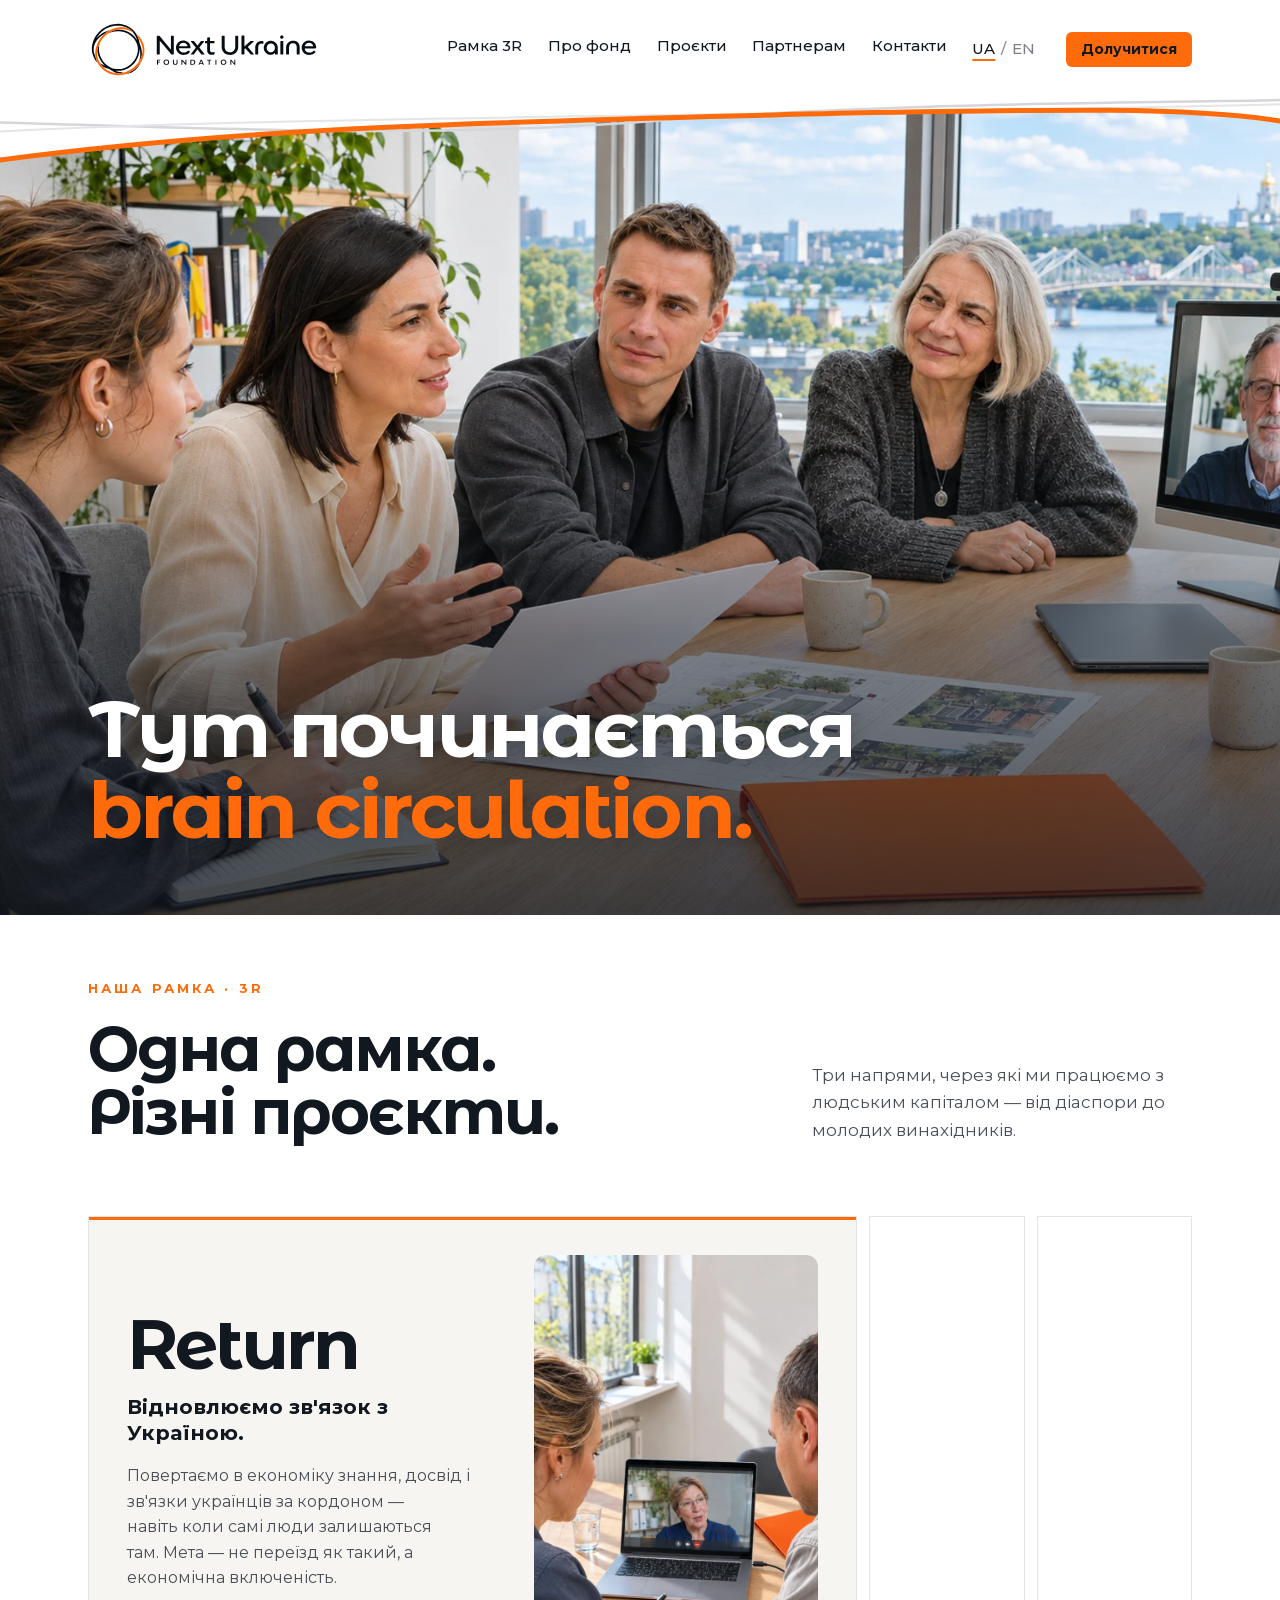
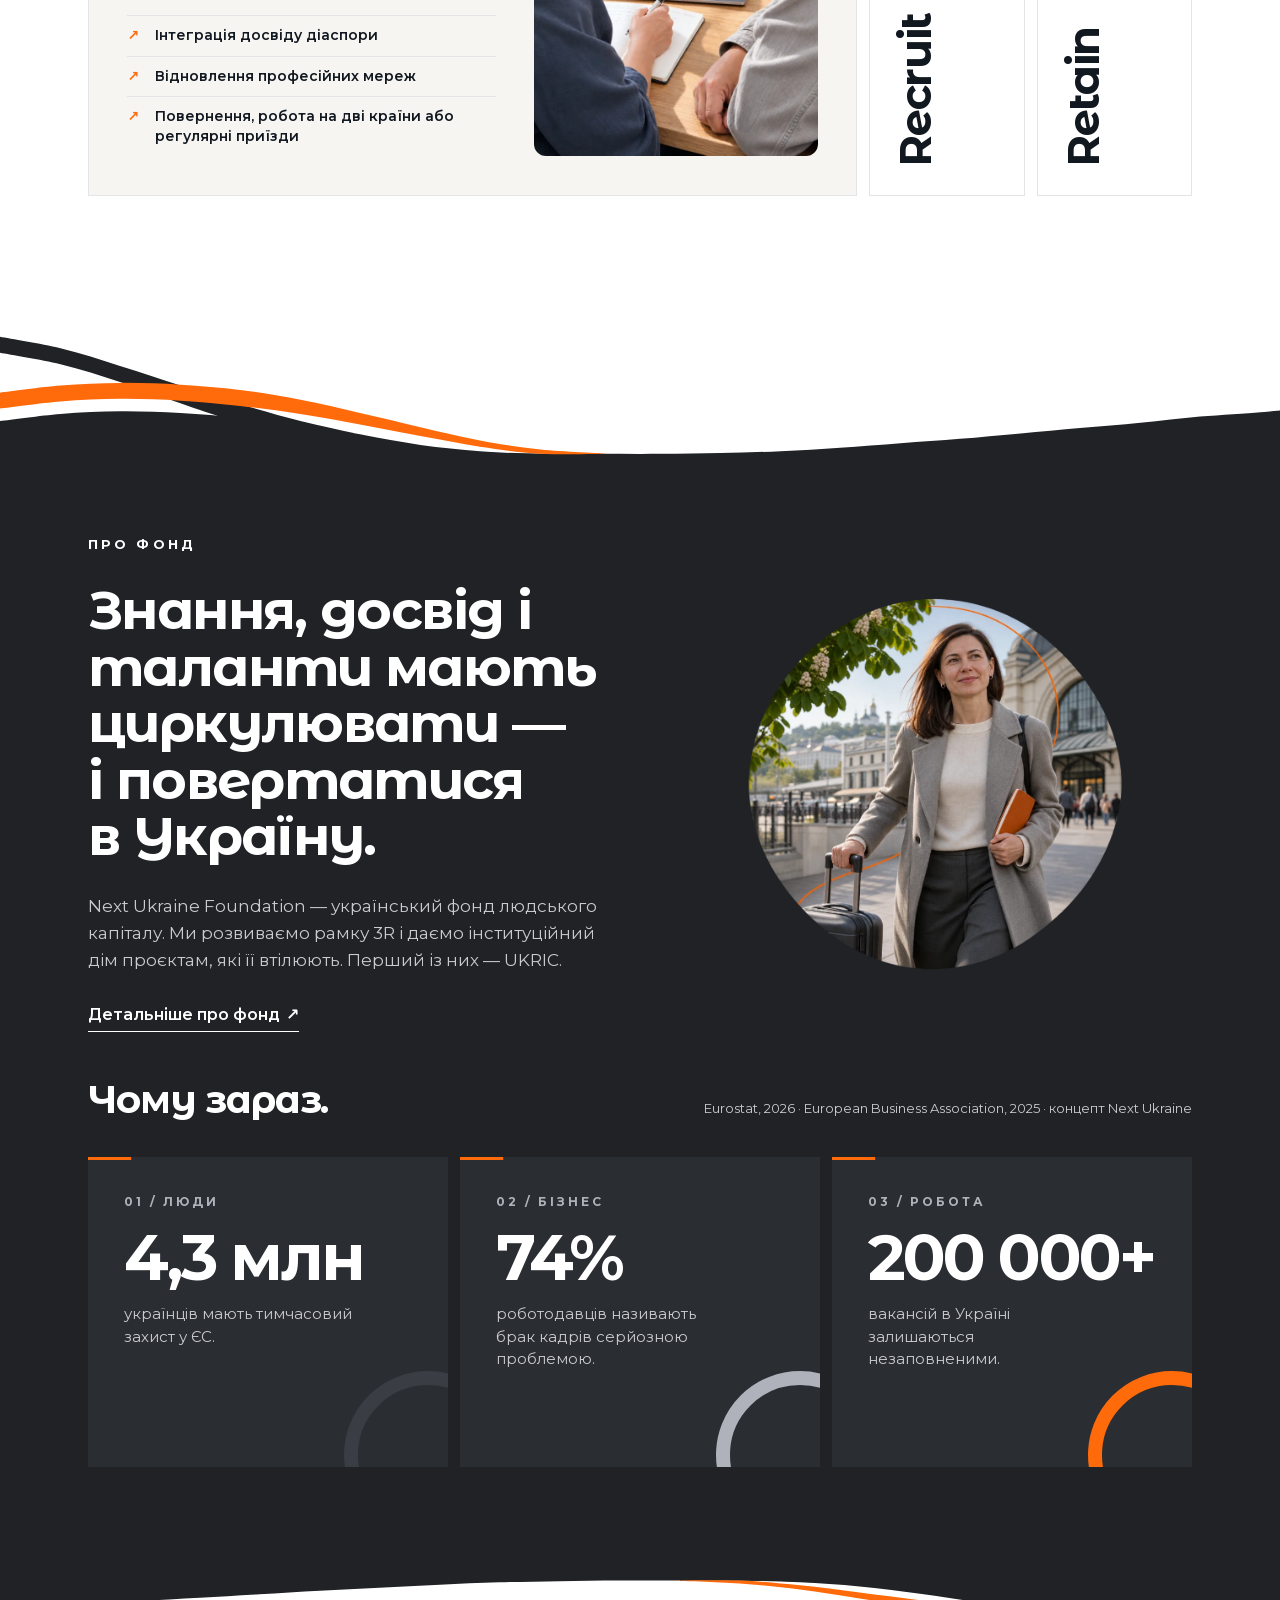
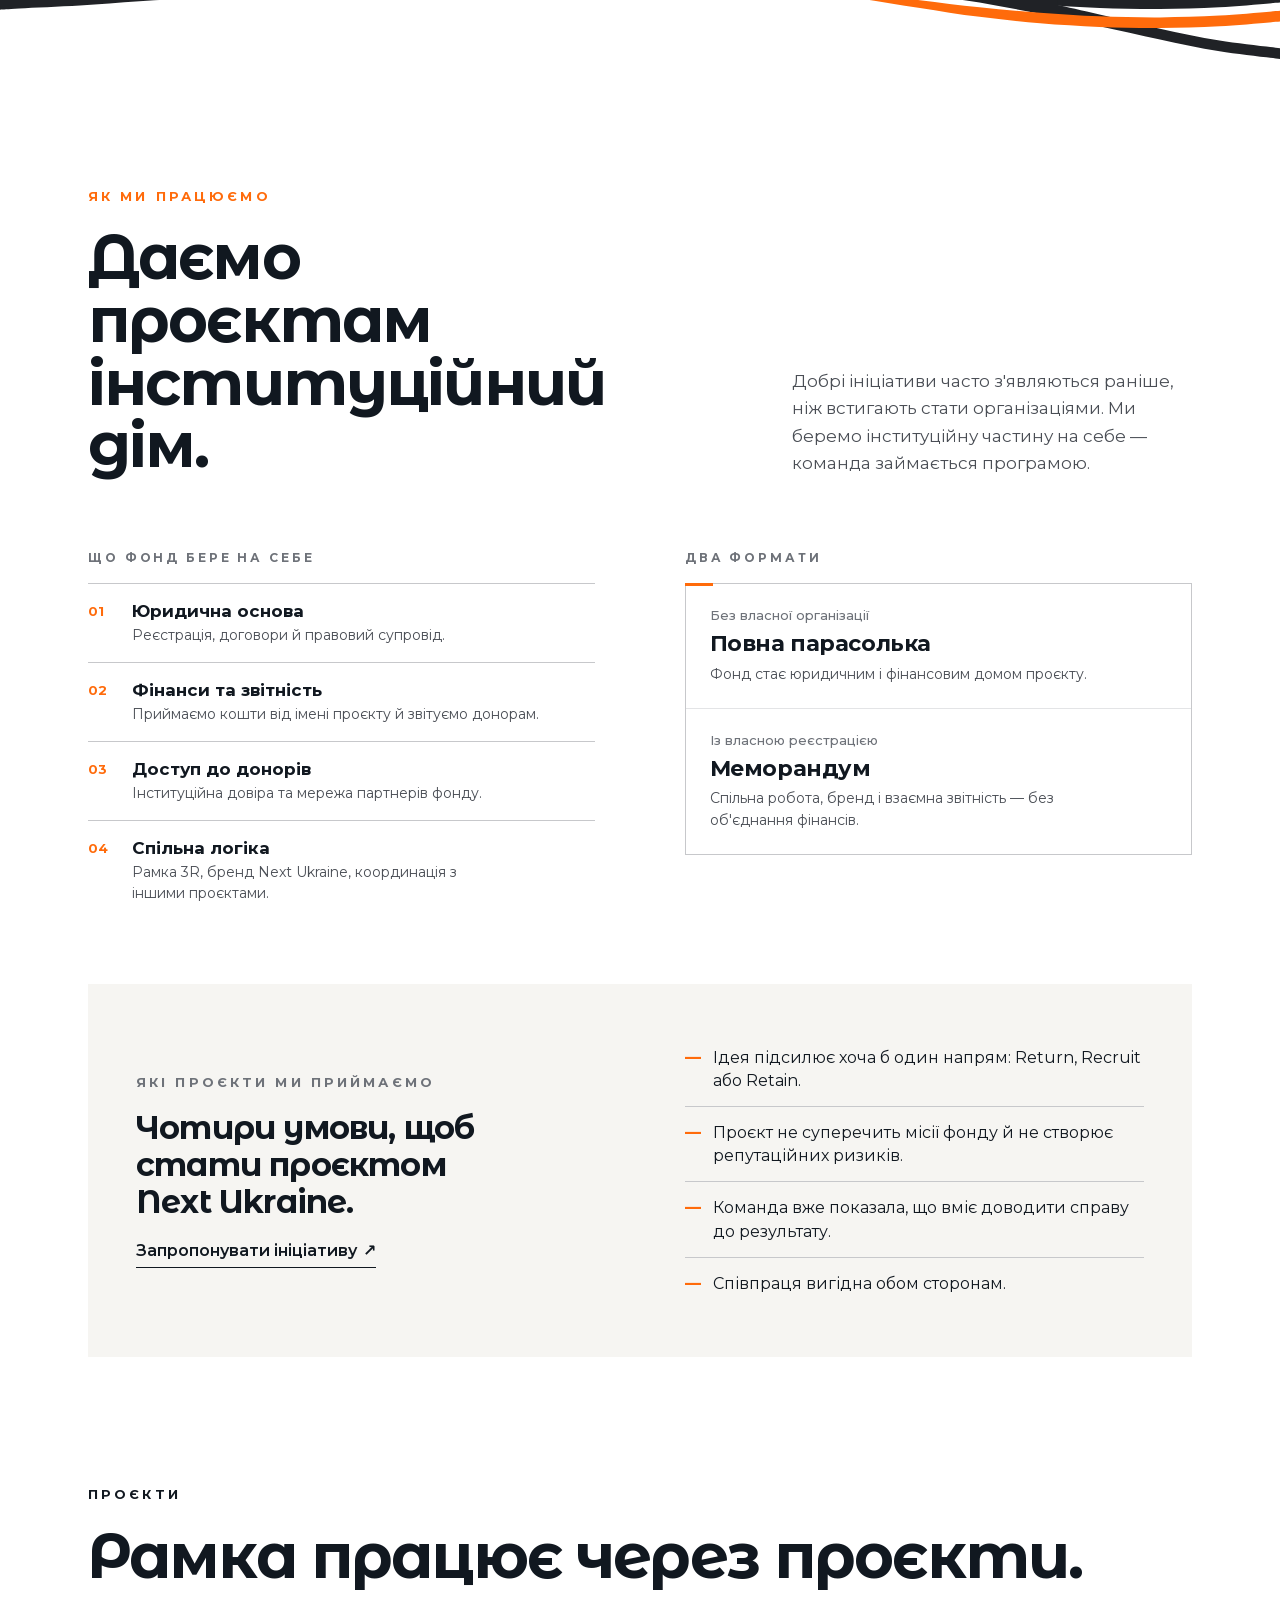
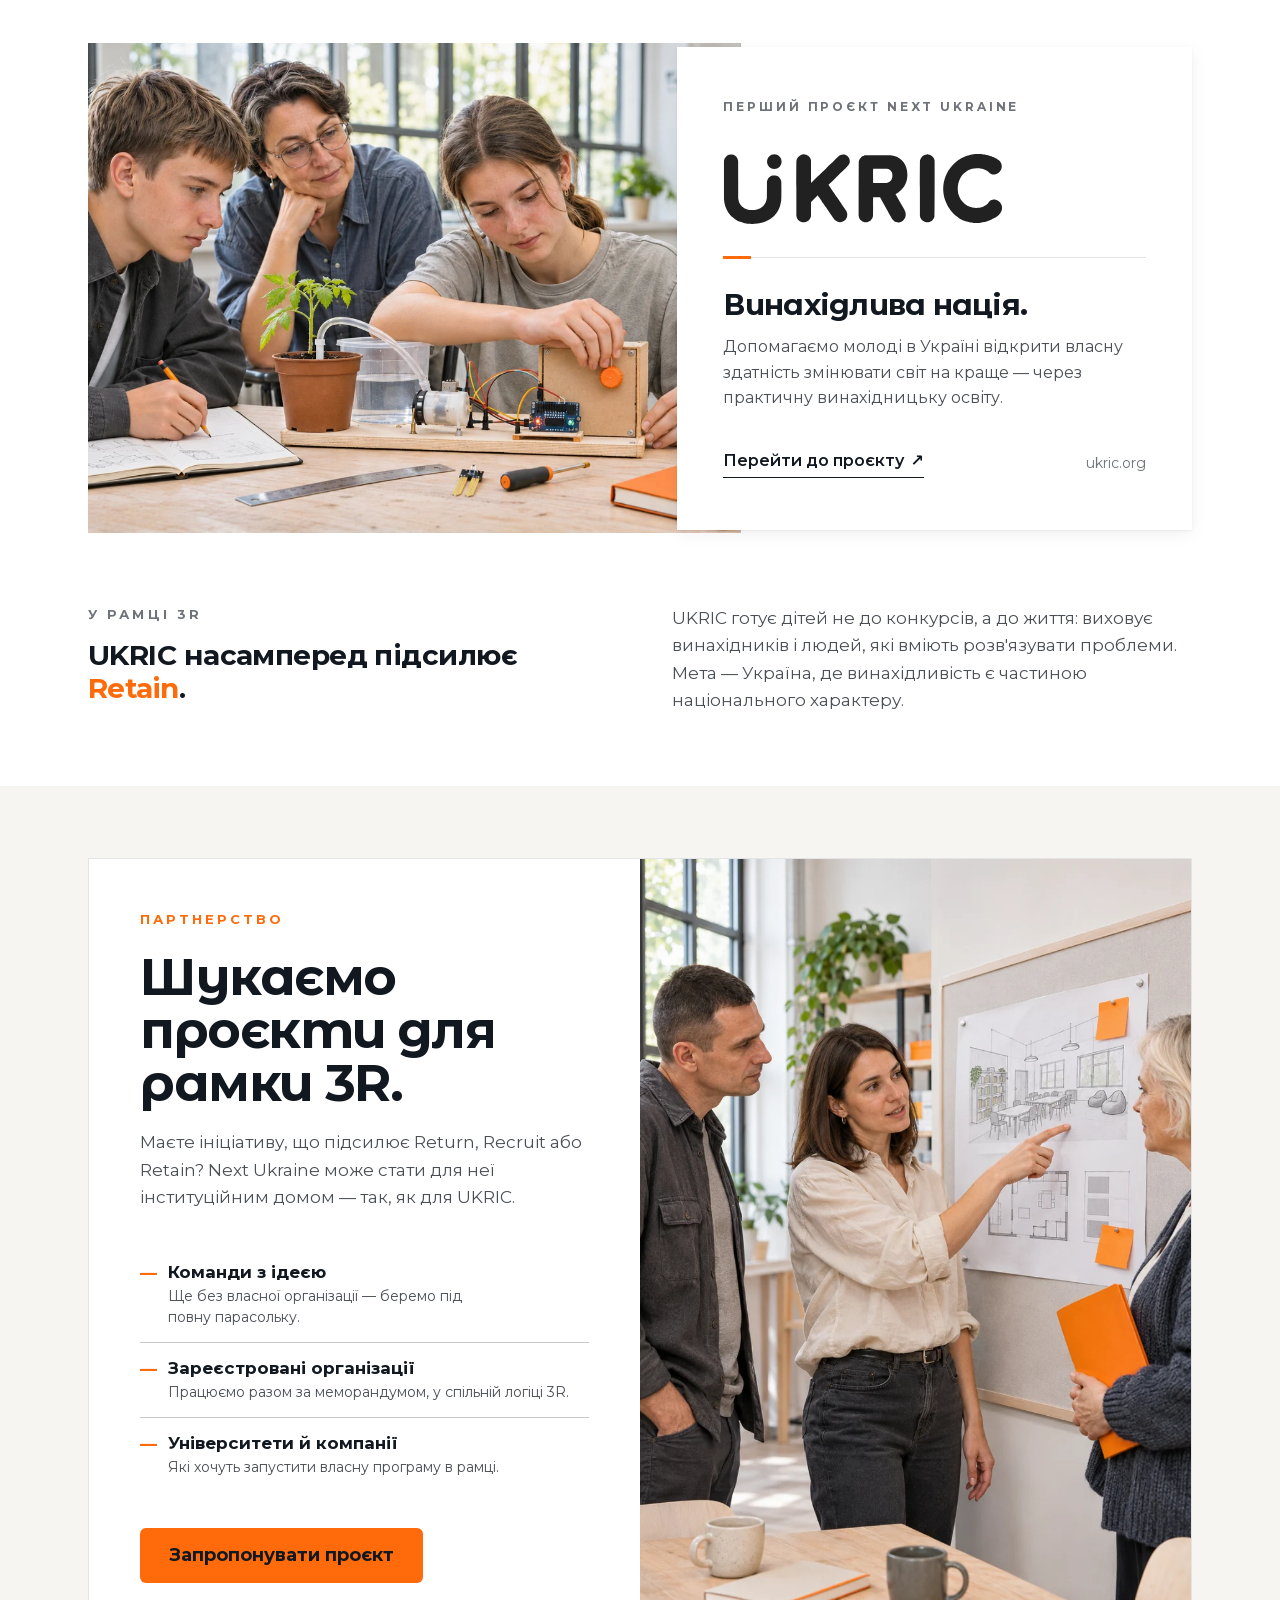
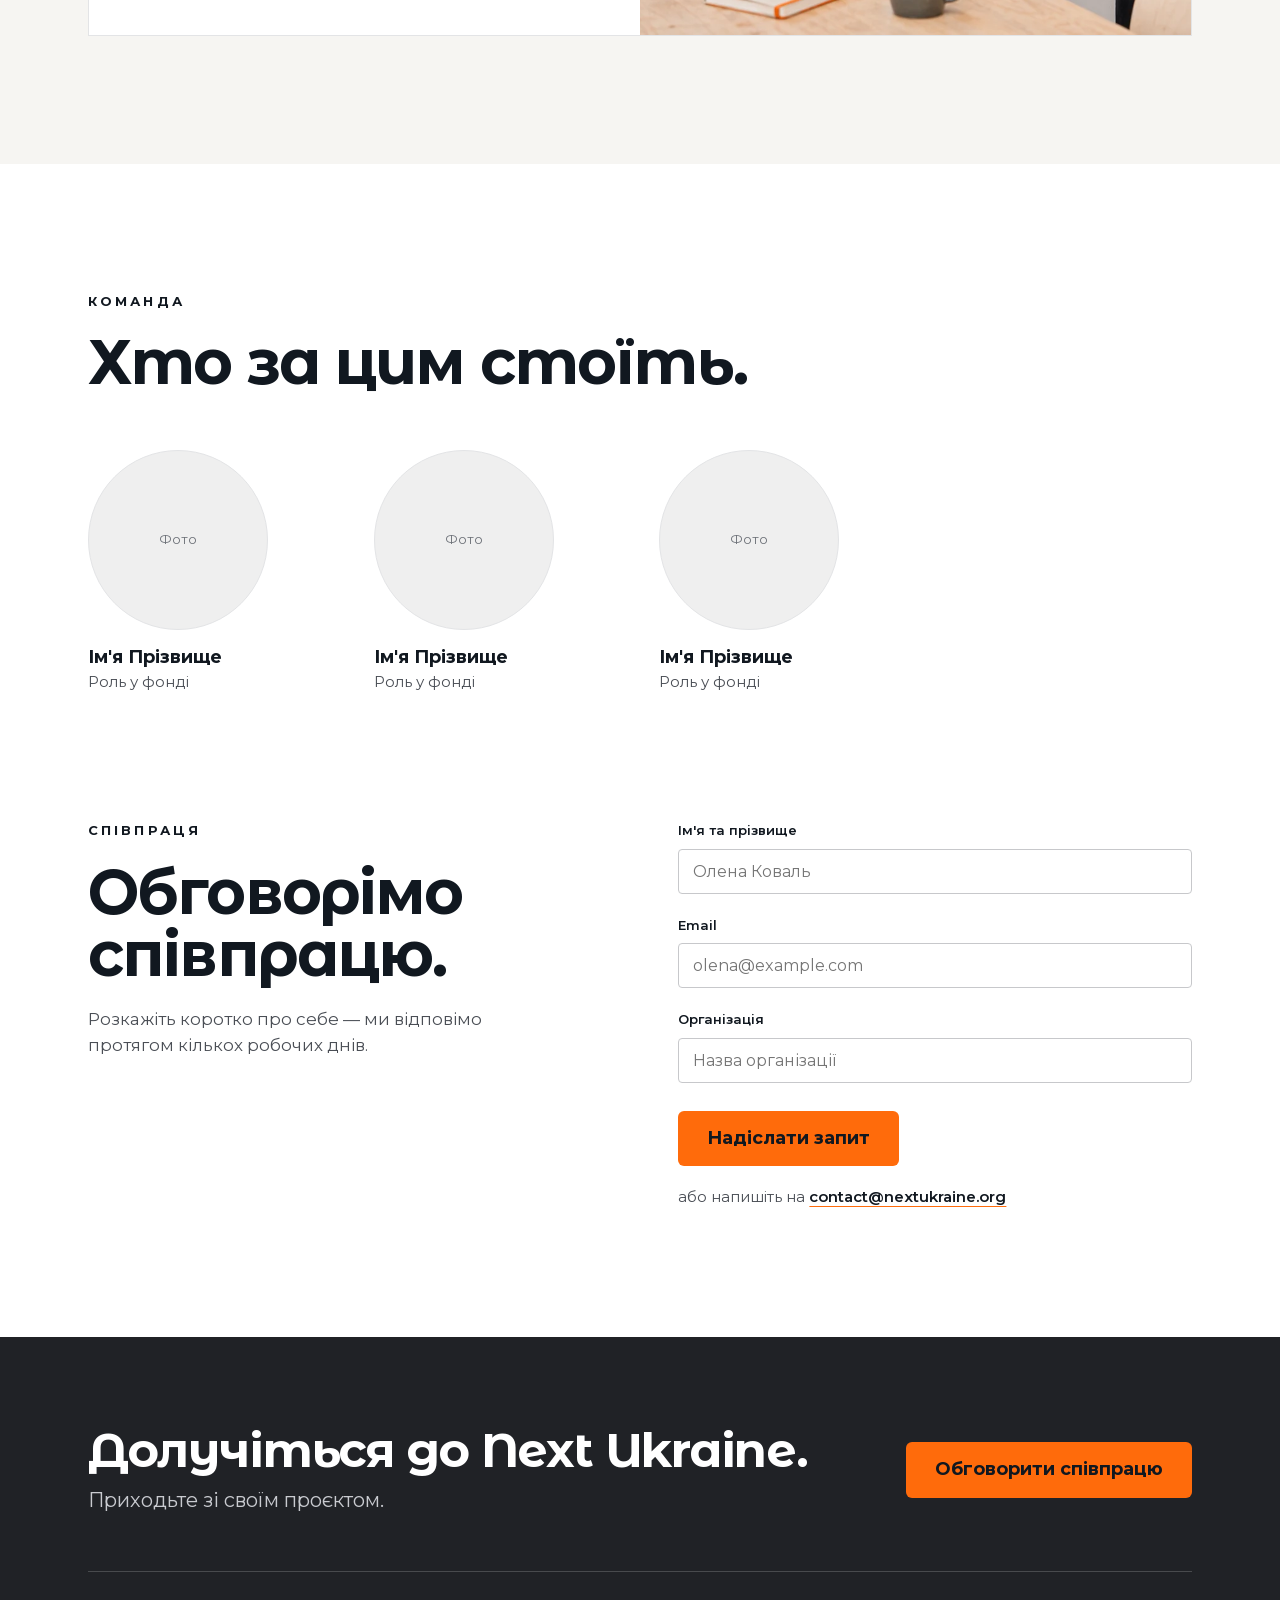
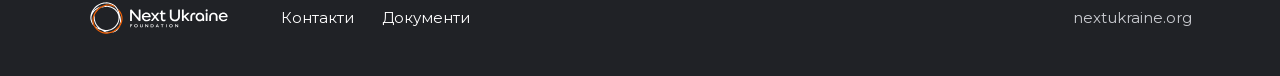
==== commit 05e55e43: "Use contact@nextukraine.org across the site Replaces argonauts@ in all five places: the contact sect" ====
--- a/site/index.html
+++ b/site/index.html
@@ -40,7 +40,7 @@
   "@type": "NGO",
   "name": "Next Ukraine Foundation",
   "url": "https://nextukraine.org/",
-  "email": "argonauts@nextukraine.org",
+  "email": "contact@nextukraine.org",
   "inLanguage": "uk",
   "description": "Український фонд людського капіталу. Розвиває рамку 3R — Return, Recruit, Retain — і дає інституційний дім проєктам, які її втілюють.",
   "logo": "https://nextukraine.org/assets/img/logo/next-ukraine-lockup.svg"
@@ -531,7 +531,7 @@
       </label>
       <div class="contact__submit">
         <button class="btn btn--primary btn--lg" type="submit">Надіслати запит</button>
-        <span class="contact__mail">або напишіть на <a href="mailto:argonauts@nextukraine.org">argonauts@nextukraine.org</a></span>
+        <span class="contact__mail">або напишіть на <a href="mailto:contact@nextukraine.org">contact@nextukraine.org</a></span>
       </div>
     </form>
   </section>
@@ -552,7 +552,7 @@
       <div class="site-footer__links">
         <a href="#contact">Контакти</a>
         <!-- TODO: сторінка документів -->
-        <a href="mailto:argonauts@nextukraine.org">Документи</a>
+        <a href="mailto:contact@nextukraine.org">Документи</a>
       </div>
       <span class="site-footer__domain">nextukraine.org</span>
     </div>
